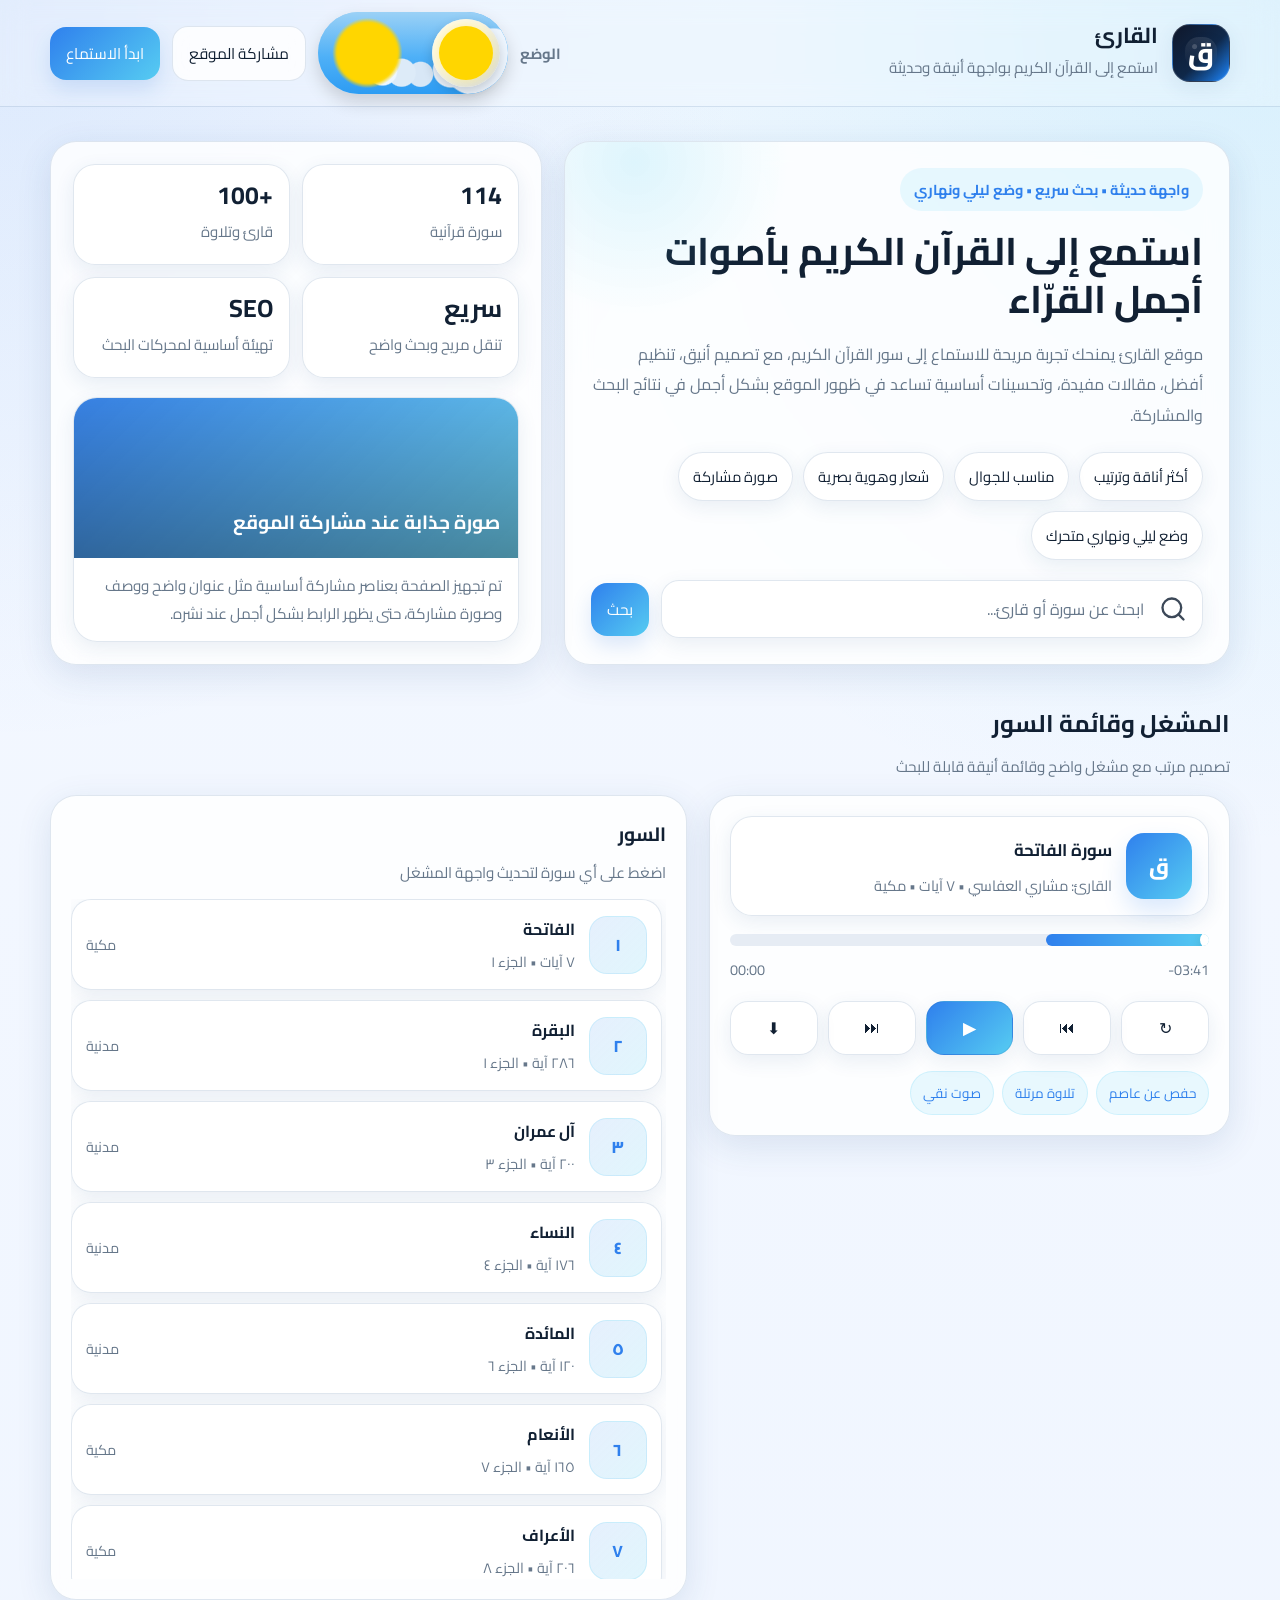
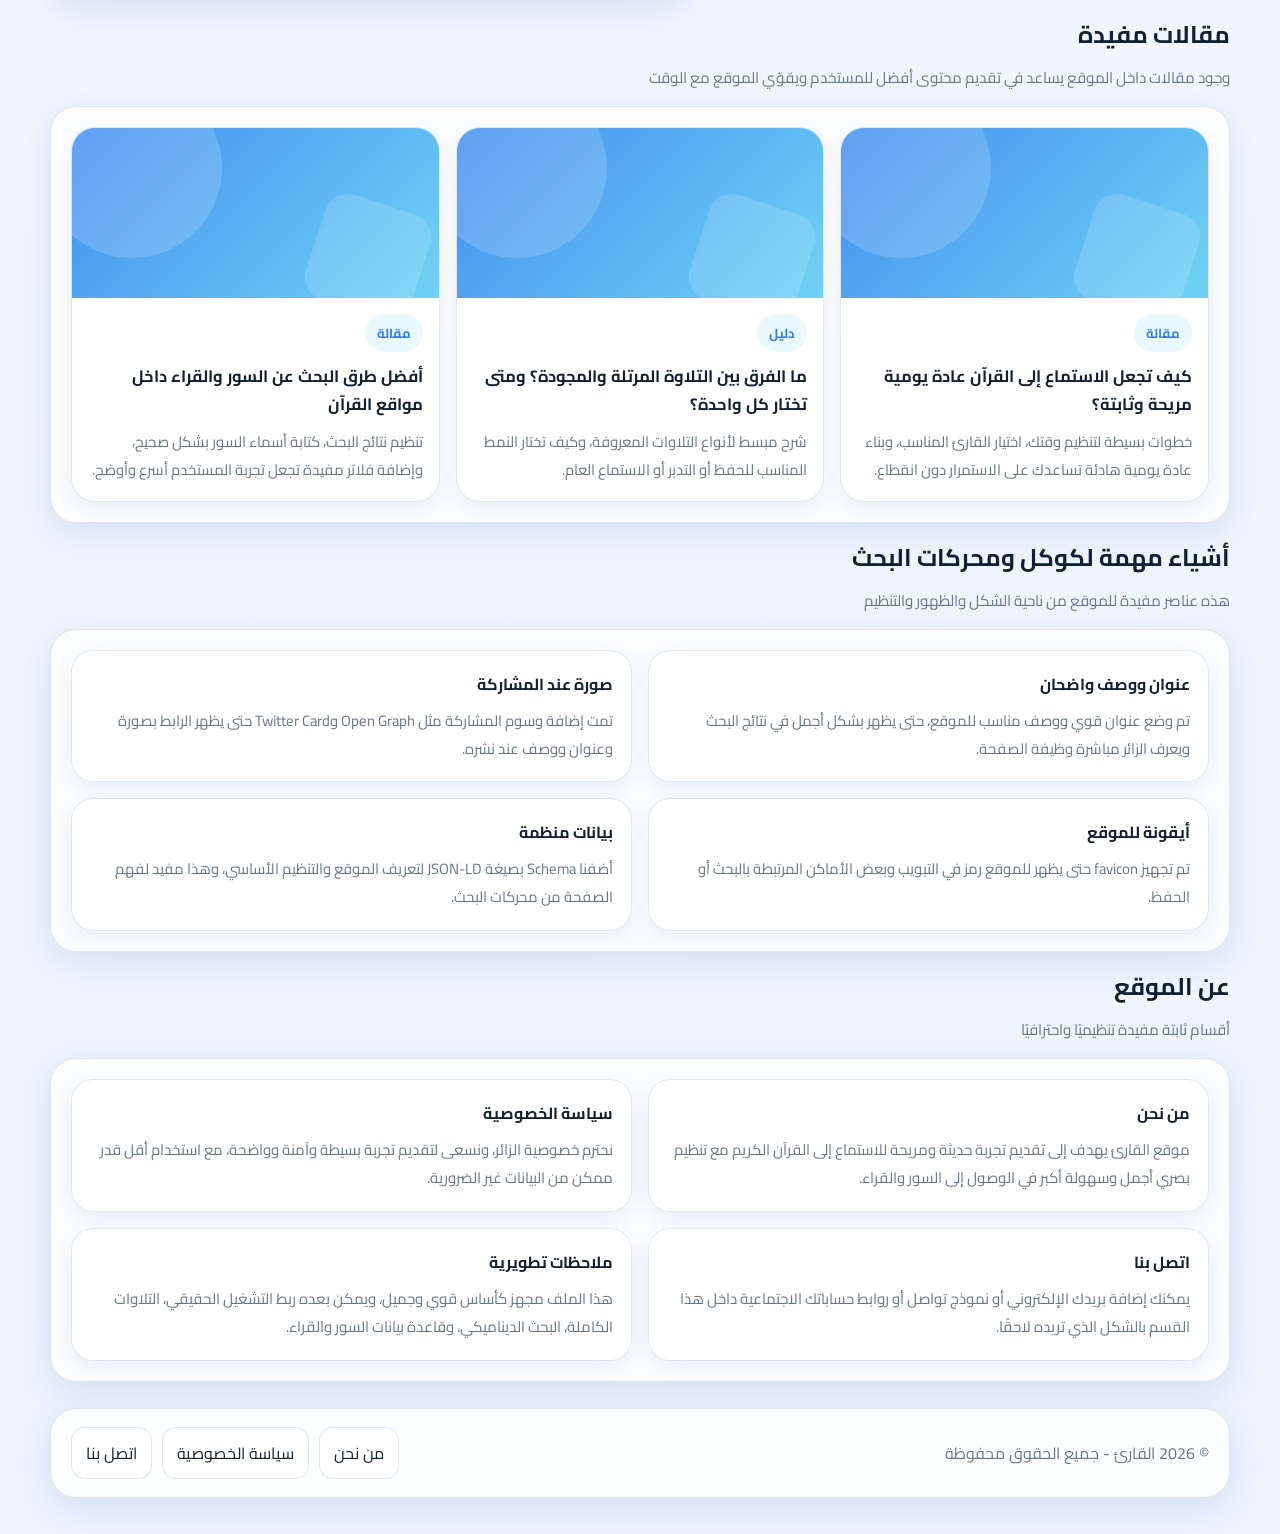
==== index.html @ 4035019e "Create index.html" ====
<!DOCTYPE html>
<html lang="ar" dir="rtl">
<head>
  <meta charset="UTF-8" />
  <meta name="viewport" content="width=device-width, initial-scale=1.0" />

  <title>القارئ | استمع إلى القرآن الكريم بأصوات أجمل القرّاء</title>
  <meta name="description" content="موقع القارئ للاستماع إلى القرآن الكريم بأصوات عدد كبير من القرّاء، مع واجهة أنيقة، بحث سريع، مقالات مفيدة، ووضع ليلي ونهاري مميز." />
  <meta name="keywords" content="القرآن الكريم, استماع القرآن, قراء القرآن, القارئ, سور القرآن, mp3 قرآن, تلاوات, القرآن صوت" />
  <meta name="author" content="القارئ" />
  <meta name="robots" content="index, follow" />
  <meta name="theme-color" content="#0f172a" id="themeColorMeta" />
  <meta name="referrer" content="no-referrer" />

  <!-- Open Graph -->
  <meta property="og:type" content="website" />
  <meta property="og:title" content="القارئ | استمع إلى القرآن الكريم" />
  <meta property="og:description" content="استمع إلى القرآن الكريم بأصوات مميزة مع واجهة حديثة ووضع ليلي ونهاري ومقالات مفيدة." />
  <meta property="og:image" content="share.jpg" />
  <meta property="og:url" content="/" />
  <meta property="og:site_name" content="القارئ" />
  <meta property="og:locale" content="ar_AR" />

  <!-- Twitter -->
  <meta name="twitter:card" content="summary_large_image" />
  <meta name="twitter:title" content="القارئ | استمع إلى القرآن الكريم" />
  <meta name="twitter:description" content="استمع إلى القرآن الكريم بأصوات مميزة مع واجهة حديثة ووضع ليلي ونهاري." />
  <meta name="twitter:image" content="share.jpg" />

  <!-- Icons -->
  <link rel="icon" type="image/png" href="favicon.png" />
  <link rel="apple-touch-icon" href="logo.png" />

  <!-- Canonical -->
  <link rel="canonical" href="/" />

  <!-- Fonts -->
  <link rel="preconnect" href="https://fonts.googleapis.com">
  <link rel="preconnect" href="https://fonts.gstatic.com" crossorigin>
  <link href="https://fonts.googleapis.com/css2?family=Cairo:wght@400;500;700;800&display=swap" rel="stylesheet">

  <!-- Structured Data -->
  <script type="application/ld+json">
  {
    "@context":"https://schema.org",
    "@type":"WebSite",
    "name":"القارئ",
    "url":"/",
    "inLanguage":"ar",
    "description":"موقع للاستماع إلى القرآن الكريم بأصوات القراء مع مقالات مفيدة وواجهة حديثة."
  }
  </script>

  <script type="application/ld+json">
  {
    "@context":"https://schema.org",
    "@type":"Organization",
    "name":"القارئ",
    "url":"/",
    "logo":"logo.png"
  }
  </script>

  <style>
    :root{
      --bg: #f4f8ff;
      --bg-soft: #edf4ff;
      --surface: rgba(255,255,255,0.82);
      --surface-2: rgba(255,255,255,0.95);
      --text: #112033;
      --muted: #66778a;
      --primary: #2f80ed;
      --primary-2: #56ccf2;
      --border: rgba(40, 87, 143, 0.14);
      --shadow: 0 10px 35px rgba(37, 74, 128, 0.12);
      --shadow-soft: 0 6px 20px rgba(37, 74, 128, 0.09);
      --success: #10b981;
      --warning: #f59e0b;
      --card-radius: 26px;
      --chip-radius: 999px;
      --toggle-track1: #8bc6f0;
      --toggle-track2: #2d9cf3;
      --toggle-cloud: #eef7ff;
      --toggle-sun: #ffd600;
      --toggle-night1: #032844;
      --toggle-night2: #091b33;
      --toggle-moon: #eaf1ff;
    }

    body.dark{
      --bg: #06101d;
      --bg-soft: #09192d;
      --surface: rgba(12,22,38,0.82);
      --surface-2: rgba(10,18,32,0.96);
      --text: #ebf3ff;
      --muted: #94a7bc;
      --primary: #63cdda;
      --primary-2: #4ea8ff;
      --border: rgba(173, 213, 255, 0.10);
      --shadow: 0 12px 36px rgba(0,0,0,0.35);
      --shadow-soft: 0 8px 24px rgba(0,0,0,0.24);
    }

    *{ box-sizing:border-box; }

    html{
      scroll-behavior:smooth;
    }

    body{
      margin:0;
      font-family:"Cairo", sans-serif;
      background:
        radial-gradient(circle at top right, rgba(86, 204, 242, 0.18), transparent 25%),
        radial-gradient(circle at top left, rgba(47, 128, 237, 0.12), transparent 22%),
        linear-gradient(180deg, var(--bg) 0%, var(--bg-soft) 100%);
      color:var(--text);
      transition: background .35s ease, color .35s ease;
    }

    a{
      color:inherit;
      text-decoration:none;
    }

    img{
      max-width:100%;
      display:block;
    }

    .container{
      width:min(1180px, calc(100% - 28px));
      margin:auto;
    }

    .topbar{
      position:sticky;
      top:0;
      z-index:50;
      backdrop-filter: blur(14px);
      background: rgba(255,255,255,0.18);
      border-bottom:1px solid var(--border);
    }

    body.dark .topbar{
      background: rgba(6,16,29,0.35);
    }

    .topbar-inner{
      min-height:84px;
      display:flex;
      align-items:center;
      justify-content:space-between;
      gap:18px;
      padding:12px 0;
    }

    .brand{
      display:flex;
      align-items:center;
      gap:14px;
      min-width:0;
    }

    .brand-logo{
      width:58px;
      height:58px;
      border-radius:18px;
      background:
        linear-gradient(135deg, #0f172a 0%, #10294b 55%, #1e88ff 100%);
      box-shadow: var(--shadow-soft);
      position:relative;
      overflow:hidden;
      flex-shrink:0;
      border:1px solid rgba(255,255,255,0.14);
    }

    .brand-logo::before{
      content:"";
      position:absolute;
      inset:12px;
      border-radius:14px;
      background:
        radial-gradient(circle at 30% 30%, rgba(255,255,255,0.18) 0 2px, transparent 3px),
        radial-gradient(circle at 68% 24%, rgba(255,255,255,0.12) 0 2px, transparent 3px),
        radial-gradient(circle at 75% 72%, rgba(255,255,255,0.16) 0 2px, transparent 3px),
        linear-gradient(180deg, rgba(255,255,255,0.1), transparent);
    }

    .brand-logo::after{
      content:"ق";
      position:absolute;
      inset:0;
      display:grid;
      place-items:center;
      color:#fff;
      font-size:28px;
      font-weight:800;
      text-shadow:0 4px 18px rgba(0,0,0,0.28);
    }

    .brand-text{
      min-width:0;
    }

    .brand-text h1{
      margin:0;
      font-size:1.35rem;
      line-height:1.1;
    }

    .brand-text p{
      margin:6px 0 0;
      color:var(--muted);
      font-size:.95rem;
      white-space:nowrap;
      overflow:hidden;
      text-overflow:ellipsis;
    }

    .top-actions{
      display:flex;
      align-items:center;
      gap:12px;
      flex-wrap:wrap;
      justify-content:flex-end;
    }

    .link-btn, .action-btn{
      border:none;
      cursor:pointer;
      border-radius:16px;
      padding:12px 16px;
      font-family:inherit;
      font-size:.96rem;
      transition:.25s ease;
    }

    .action-btn{
      background:linear-gradient(135deg, var(--primary), var(--primary-2));
      color:#fff;
      box-shadow: 0 10px 20px rgba(69,130,220,.18);
    }

    .action-btn:hover{
      transform:translateY(-2px);
      filter:brightness(1.03);
    }

    .link-btn{
      background:var(--surface);
      color:var(--text);
      border:1px solid var(--border);
      backdrop-filter: blur(10px);
    }

    .link-btn:hover{
      transform:translateY(-2px);
      box-shadow:var(--shadow-soft);
    }

    .hero{
      padding:34px 0 24px;
    }

    .hero-grid{
      display:grid;
      grid-template-columns: 1.15fr .85fr;
      gap:22px;
      align-items:stretch;
    }

    .glass-card{
      background:var(--surface);
      border:1px solid var(--border);
      border-radius:var(--card-radius);
      box-shadow:var(--shadow);
      backdrop-filter: blur(12px);
      transition: background .35s ease, border-color .35s ease, box-shadow .35s ease;
    }

    .hero-main{
      padding:26px;
      position:relative;
      overflow:hidden;
    }

    .hero-main::before{
      content:"";
      position:absolute;
      width:320px;
      height:320px;
      border-radius:50%;
      top:-140px;
      left:-90px;
      background: radial-gradient(circle, rgba(86,204,242,.18), transparent 68%);
      pointer-events:none;
    }

    .eyebrow{
      display:inline-flex;
      align-items:center;
      gap:8px;
      padding:8px 14px;
      border-radius:999px;
      background:rgba(86,204,242,.12);
      color:var(--primary);
      font-weight:700;
      font-size:.9rem;
      margin-bottom:16px;
    }

    .hero-title{
      margin:0;
      font-size:clamp(1.9rem, 3vw, 3rem);
      line-height:1.25;
    }

    .hero-desc{
      margin:16px 0 22px;
      color:var(--muted);
      line-height:1.9;
      font-size:1rem;
    }

    .hero-points{
      display:flex;
      flex-wrap:wrap;
      gap:10px;
      margin-bottom:20px;
    }

    .chip{
      background:var(--surface-2);
      border:1px solid var(--border);
      border-radius:var(--chip-radius);
      padding:10px 14px;
      font-size:.92rem;
      color:var(--text);
      box-shadow:var(--shadow-soft);
    }

    .hero-search{
      display:flex;
      gap:12px;
      align-items:center;
      flex-wrap:wrap;
      margin-top:16px;
    }

    .search-box{
      flex:1 1 400px;
      min-width:280px;
      position:relative;
    }

    .search-box input{
      width:100%;
      height:58px;
      border:none;
      outline:none;
      border-radius:18px;
      padding:0 58px 0 18px;
      background:var(--surface-2);
      color:var(--text);
      font-family:inherit;
      font-size:1rem;
      border:1px solid var(--border);
      box-shadow:var(--shadow-soft);
    }

    .search-box input::placeholder{
      color:var(--muted);
    }

    .search-icon{
      position:absolute;
      top:50%;
      right:16px;
      transform:translateY(-50%);
      width:28px;
      height:28px;
      opacity:.82;
      pointer-events:none;
    }

    .hero-side{
      padding:22px;
      display:flex;
      flex-direction:column;
      gap:16px;
      justify-content:space-between;
    }

    .mini-stats{
      display:grid;
      grid-template-columns:repeat(2,1fr);
      gap:12px;
    }

    .stat{
      background:var(--surface-2);
      border:1px solid var(--border);
      border-radius:22px;
      padding:18px 16px;
      box-shadow:var(--shadow-soft);
    }

    .stat strong{
      display:block;
      font-size:1.55rem;
      line-height:1;
      margin-bottom:8px;
    }

    .stat span{
      color:var(--muted);
      font-size:.94rem;
    }

    .share-preview{
      border-radius:24px;
      overflow:hidden;
      background:var(--surface-2);
      border:1px solid var(--border);
      box-shadow:var(--shadow-soft);
    }

    .share-preview-top{
      min-height:160px;
      background:
        linear-gradient(135deg, rgba(47,128,237,.95), rgba(86,204,242,.85)),
        url('share.jpg') center/cover no-repeat;
      display:flex;
      align-items:flex-end;
      padding:18px;
      color:#fff;
      position:relative;
      overflow:hidden;
    }

    .share-preview-top::after{
      content:"";
      position:absolute;
      inset:0;
      background:linear-gradient(180deg, rgba(0,0,0,0.05), rgba(0,0,0,0.35));
    }

    .share-preview-top h3{
      margin:0;
      position:relative;
      z-index:1;
      font-size:1.2rem;
    }

    .share-preview-body{
      padding:14px 16px;
      color:var(--muted);
      line-height:1.8;
      font-size:.95rem;
    }

    .section{
      padding:12px 0 0;
    }

    .section-head{
      display:flex;
      align-items:center;
      justify-content:space-between;
      gap:14px;
      margin-bottom:14px;
    }

    .section-title{
      margin:0;
      font-size:1.5rem;
    }

    .section-sub{
      color:var(--muted);
      margin:6px 0 0;
      font-size:.95rem;
    }

    .player-layout{
      display:grid;
      grid-template-columns: .9fr 1.1fr;
      gap:22px;
      align-items:start;
    }

    .player-card, .list-card, .articles-card, .seo-card, .about-card{
      padding:20px;
    }

    .now-playing{
      display:flex;
      gap:14px;
      align-items:center;
      padding:16px;
      border-radius:22px;
      background:var(--surface-2);
      border:1px solid var(--border);
      box-shadow:var(--shadow-soft);
      margin-bottom:16px;
    }

    .reciter-avatar{
      width:66px;
      height:66px;
      border-radius:18px;
      background:linear-gradient(135deg, var(--primary), var(--primary-2));
      display:grid;
      place-items:center;
      color:#fff;
      font-size:1.35rem;
      font-weight:800;
      box-shadow:0 12px 24px rgba(47,128,237,.18);
      flex-shrink:0;
    }

    .now-text{
      min-width:0;
      flex:1;
    }

    .now-text h3{
      margin:0;
      color:var(--text);
      font-size:1.05rem;
    }

    .now-text p{
      margin:6px 0 0;
      color:var(--muted);
      font-size:.92rem;
      white-space:nowrap;
      overflow:hidden;
      text-overflow:ellipsis;
    }

    .progress-wrap{
      margin:18px 0 12px;
    }

    .progress-bar{
      height:12px;
      width:100%;
      border-radius:999px;
      background:rgba(127, 156, 191, .18);
      overflow:hidden;
      position:relative;
    }

    .progress-fill{
      width:34%;
      height:100%;
      border-radius:999px;
      background:linear-gradient(90deg, var(--primary), var(--primary-2));
      position:relative;
    }

    .progress-fill::after{
      content:"";
      position:absolute;
      left:100%;
      top:50%;
      transform:translate(-50%,-50%);
      width:18px;
      height:18px;
      border-radius:50%;
      background:#fff;
      box-shadow:0 4px 12px rgba(0,0,0,.16);
    }

    .time-row{
      display:flex;
      justify-content:space-between;
      gap:12px;
      color:var(--muted);
      font-size:.9rem;
      margin-top:10px;
      direction:ltr;
    }

    .controls{
      display:grid;
      grid-template-columns: repeat(5, 1fr);
      gap:10px;
      margin-top:18px;
    }

    .control-btn{
      height:54px;
      border-radius:18px;
      border:none;
      cursor:pointer;
      background:var(--surface-2);
      border:1px solid var(--border);
      box-shadow:var(--shadow-soft);
      color:var(--text);
      font-size:1rem;
      transition:.22s ease;
    }

    .control-btn:hover{
      transform:translateY(-2px);
    }

    .control-btn.play{
      background:linear-gradient(135deg, var(--primary), var(--primary-2));
      color:#fff;
      font-weight:800;
    }

    .reciter-tags{
      display:flex;
      flex-wrap:wrap;
      gap:8px;
      margin-top:16px;
    }

    .reciter-tag{
      font-size:.84rem;
      padding:8px 12px;
      border-radius:999px;
      background:rgba(86,204,242,.12);
      color:var(--primary);
      border:1px solid rgba(86,204,242,.18);
    }

    .suwar-list{
      display:grid;
      gap:10px;
      max-height:680px;
      overflow:auto;
      padding-right:4px;
    }

    .surah-item{
      display:grid;
      grid-template-columns: 58px 1fr auto;
      gap:14px;
      align-items:center;
      padding:14px;
      border-radius:20px;
      background:var(--surface-2);
      border:1px solid var(--border);
      box-shadow:var(--shadow-soft);
      transition:.22s ease;
      cursor:pointer;
    }

    .surah-item:hover{
      transform:translateY(-2px);
    }

    .surah-num{
      width:58px;
      height:58px;
      border-radius:18px;
      display:grid;
      place-items:center;
      background:linear-gradient(135deg, rgba(47,128,237,.12), rgba(86,204,242,.18));
      color:var(--primary);
      font-weight:800;
      font-size:1.05rem;
      border:1px solid rgba(86,204,242,.18);
    }

    .surah-meta h3{
      margin:0 0 4px;
      font-size:1rem;
      color:var(--text);
    }

    .surah-meta p{
      margin:0;
      color:var(--muted);
      font-size:.9rem;
    }

    .surah-side{
      text-align:left;
      color:var(--muted);
      font-size:.9rem;
      white-space:nowrap;
    }

    .articles-grid{
      display:grid;
      grid-template-columns:repeat(3, 1fr);
      gap:16px;
    }

    .article{
      background:var(--surface-2);
      border:1px solid var(--border);
      border-radius:24px;
      overflow:hidden;
      box-shadow:var(--shadow-soft);
      transition:.22s ease;
    }

    .article:hover{
      transform:translateY(-3px);
    }

    .article-cover{
      height:170px;
      background:
        linear-gradient(135deg, rgba(47,128,237,.9), rgba(86,204,242,.85));
      position:relative;
      overflow:hidden;
    }

    .article-cover::before{
      content:"";
      position:absolute;
      width:180px;
      height:180px;
      border-radius:50%;
      background:rgba(255,255,255,.16);
      top:-50px;
      left:-30px;
    }

    .article-cover::after{
      content:"";
      position:absolute;
      width:110px;
      height:110px;
      border-radius:24px;
      background:rgba(255,255,255,.14);
      bottom:-14px;
      right:16px;
      transform:rotate(18deg);
    }

    .article-body{
      padding:16px;
    }

    .article-badge{
      display:inline-block;
      margin-bottom:10px;
      padding:7px 12px;
      border-radius:999px;
      background:rgba(86,204,242,.12);
      color:var(--primary);
      font-size:.82rem;
      font-weight:700;
    }

    .article h3{
      margin:0 0 10px;
      color:var(--text);
      font-size:1.03rem;
      line-height:1.7;
    }

    .article p{
      margin:0;
      color:var(--muted);
      font-size:.93rem;
      line-height:1.9;
    }

    .seo-grid{
      display:grid;
      grid-template-columns:repeat(2,1fr);
      gap:16px;
    }

    .seo-box{
      background:var(--surface-2);
      border:1px solid var(--border);
      border-radius:22px;
      padding:18px;
      box-shadow:var(--shadow-soft);
    }

    .seo-box h3{
      margin:0 0 8px;
      color:var(--text);
      font-size:1rem;
    }

    .seo-box p{
      margin:0;
      color:var(--muted);
      line-height:1.9;
      font-size:.93rem;
    }

    .about-grid{
      display:grid;
      grid-template-columns: 1fr 1fr;
      gap:16px;
    }

    .about-box{
      padding:18px;
      border-radius:22px;
      background:var(--surface-2);
      border:1px solid var(--border);
      box-shadow:var(--shadow-soft);
    }

    .about-box h3{
      margin:0 0 8px;
      color:var(--text);
      font-size:1rem;
    }

    .about-box p{
      margin:0;
      color:var(--muted);
      line-height:1.9;
      font-size:.94rem;
    }

    footer{
      padding:26px 0 36px;
      color:var(--muted);
    }

    .footer-card{
      padding:18px 20px;
      display:flex;
      justify-content:space-between;
      align-items:center;
      gap:14px;
      flex-wrap:wrap;
    }

    .footer-links{
      display:flex;
      gap:10px;
      flex-wrap:wrap;
    }

    .footer-links a{
      padding:10px 14px;
      border-radius:14px;
      background:var(--surface-2);
      border:1px solid var(--border);
      color:var(--text);
    }

    /* Toggle */
    .theme-toggle-wrap{
      display:flex;
      align-items:center;
      gap:12px;
    }

    .theme-label{
      color:var(--muted);
      font-size:.92rem;
      font-weight:700;
    }

    .theme-toggle{
      position:relative;
      width:190px;
      height:82px;
      border:none;
      cursor:pointer;
      padding:0;
      background:transparent;
      transition:.3s ease;
    }

    .theme-toggle:focus-visible{
      outline:3px solid rgba(86,204,242,.4);
      outline-offset:4px;
      border-radius:999px;
    }

    .toggle-track{
      position:absolute;
      inset:0;
      border-radius:999px;
      overflow:hidden;
      box-shadow: inset 0 0 0 2px rgba(255,255,255,.18), 0 8px 18px rgba(0,0,0,.16);
      background:linear-gradient(90deg, var(--toggle-track1), var(--toggle-track2));
      transition: .45s ease;
    }

    body.dark .toggle-track{
      background:linear-gradient(90deg, var(--toggle-night1), var(--toggle-night2));
    }

    .toggle-day-bg, .toggle-night-bg{
      position:absolute;
      inset:0;
      transition:.45s ease;
    }

    .toggle-day-bg{
      opacity:1;
      background:
        radial-gradient(circle at 26% 50%, rgba(255,214,0,1) 0 20%, rgba(255,214,0,.92) 21%, rgba(255,214,0,0) 24%),
        radial-gradient(circle at 34% 72%, var(--toggle-cloud) 0 10%, transparent 11%),
        radial-gradient(circle at 44% 74%, #ddebf8 0 11%, transparent 12%),
        radial-gradient(circle at 54% 76%, #d8e7f6 0 10%, transparent 11%),
        radial-gradient(circle at 70% 70%, #eef6ff 0 12%, transparent 13%),
        radial-gradient(circle at 82% 64%, #eef6ff 0 18%, transparent 19%),
        radial-gradient(circle at 92% 54%, #eef6ff 0 15%, transparent 16%),
        linear-gradient(180deg, #9bd1f6 0%, #4eb0f7 55%, #2d9cf3 100%);
    }

    .toggle-night-bg{
      opacity:0;
      background:
        radial-gradient(circle at 18% 18%, rgba(255,255,255,.9) 0 1.3%, transparent 1.5%),
        radial-gradient(circle at 28% 52%, rgba(255,255,255,.9) 0 2.2%, transparent 2.4%),
        radial-gradient(circle at 40% 24%, rgba(255,255,255,.9) 0 1.2%, transparent 1.4%),
        radial-gradient(circle at 60% 56%, rgba(255,255,255,.9) 0 1.5%, transparent 1.7%),
        radial-gradient(circle at 74% 22%, rgba(255,255,255,.85) 0 1.1%, transparent 1.3%),
        radial-gradient(circle at 82% 46%, rgba(255,255,255,.86) 0 1.2%, transparent 1.4%),
        linear-gradient(180deg, #072844 0%, #0b223e 40%, #122941 100%);
    }

    body.dark .toggle-day-bg{
      opacity:0;
    }

    body.dark .toggle-night-bg{
      opacity:1;
    }

    .toggle-thumb{
      position:absolute;
      top:7px;
      right:8px;
      width:68px;
      height:68px;
      border-radius:50%;
      background: radial-gradient(circle at 35% 35%, #fff 0%, #f9fbff 48%, #dbe6f7 100%);
      box-shadow:
        0 5px 12px rgba(0,0,0,.18),
        inset -6px -6px 12px rgba(0,0,0,.06),
        inset 6px 6px 10px rgba(255,255,255,.7);
      transition: .45s cubic-bezier(.2,.8,.2,1);
      display:flex;
      align-items:center;
      justify-content:center;
      overflow:hidden;
    }

    body.dark .toggle-thumb{
      transform:translateX(-106px);
      background: radial-gradient(circle at 35% 35%, #ffffff 0%, #eef3ff 55%, #d7dfef 100%);
    }

    .sun-core, .moon-core{
      position:absolute;
      inset:0;
      display:grid;
      place-items:center;
      transition:.45s ease;
    }

    .sun-core::before{
      content:"";
      width:54px;
      height:54px;
      border-radius:50%;
      background: var(--toggle-sun);
      box-shadow: 0 0 20px rgba(255,214,0,.55);
    }

    .moon-core{
      opacity:0;
      transform:scale(.75);
    }

    .moon-core::before{
      content:"";
      width:54px;
      height:54px;
      border-radius:50%;
      background: var(--toggle-moon);
      box-shadow: 0 0 18px rgba(234,241,255,.45);
    }

    .moon-core::after{
      content:"";
      position:absolute;
      width:19px;
      height:19px;
      border-radius:50%;
      background:#b7c5da;
      top:16px;
      left:38px;
      box-shadow:
        -18px 18px 0 8px #b7c5da,
        20px 36px 0 2px #b7c5da;
      opacity:.92;
    }

    body.dark .sun-core{
      opacity:0;
      transform:scale(.75);
    }

    body.dark .moon-core{
      opacity:1;
      transform:scale(1);
    }

    @media (max-width: 980px){
      .hero-grid,
      .player-layout,
      .articles-grid,
      .seo-grid,
      .about-grid{
        grid-template-columns:1fr;
      }

      .topbar-inner{
        align-items:flex-start;
      }

      .theme-toggle{
        width:160px;
        height:70px;
      }

      .toggle-thumb{
        width:58px;
        height:58px;
      }

      body.dark .toggle-thumb{
        transform:translateX(-88px);
      }

      .sun-core::before,
      .moon-core::before{
        width:46px;
        height:46px;
      }

      .moon-core::after{
        width:16px;
        height:16px;
        top:13px;
        left:33px;
        box-shadow:
          -15px 16px 0 7px #b7c5da,
          18px 31px 0 2px #b7c5da;
      }
    }

    @media (max-width: 760px){
      .topbar-inner{
        flex-direction:column;
      }

      .top-actions{
        width:100%;
        justify-content:space-between;
      }

      .mini-stats{
        grid-template-columns:1fr 1fr;
      }

      .controls{
        grid-template-columns: repeat(3, 1fr);
      }

      .surah-item{
        grid-template-columns: 52px 1fr;
      }

      .surah-side{
        grid-column: 1 / -1;
        text-align:right;
      }

      .footer-card{
        flex-direction:column;
        align-items:flex-start;
      }
    }

    @media (max-width: 520px){
      .container{
        width:min(100% - 18px, 1180px);
      }

      .hero-main,
      .hero-side,
      .player-card,
      .list-card,
      .articles-card,
      .seo-card,
      .about-card{
        padding:16px;
      }

      .hero-title{
        font-size:1.65rem;
      }

      .search-box input{
        height:54px;
      }

      .theme-toggle-wrap{
        width:100%;
        justify-content:space-between;
      }

      .theme-toggle{
        width:142px;
        height:62px;
      }

      .toggle-thumb{
        width:50px;
        height:50px;
      }

      body.dark .toggle-thumb{
        transform:translateX(-80px);
      }

      .sun-core::before,
      .moon-core::before{
        width:40px;
        height:40px;
      }

      .moon-core::after{
        width:14px;
        height:14px;
        top:11px;
        left:29px;
        box-shadow:
          -12px 14px 0 6px #b7c5da,
          15px 27px 0 2px #b7c5da;
      }
    }
  </style>
</head>
<body>
  <header class="topbar">
    <div class="container topbar-inner">
      <a href="#" class="brand">
        <div class="brand-logo" aria-hidden="true"></div>
        <div class="brand-text">
          <h1>القارئ</h1>
          <p>استمع إلى القرآن الكريم بواجهة أنيقة وحديثة</p>
        </div>
      </a>

      <div class="top-actions">
        <div class="theme-toggle-wrap">
          <span class="theme-label">الوضع</span>
          <button class="theme-toggle" id="themeToggle" aria-label="تبديل الوضع الليلي والنهاري" title="تبديل الوضع الليلي والنهاري">
            <span class="toggle-track">
              <span class="toggle-day-bg"></span>
              <span class="toggle-night-bg"></span>
            </span>
            <span class="toggle-thumb">
              <span class="sun-core"></span>
              <span class="moon-core"></span>
            </span>
          </button>
        </div>

        <button class="link-btn" id="shareBtn">مشاركة الموقع</button>
        <a class="action-btn" href="#playerSection">ابدأ الاستماع</a>
      </div>
    </div>
  </header>

  <main>
    <section class="hero">
      <div class="container hero-grid">
        <div class="glass-card hero-main">
          <div class="eyebrow">واجهة حديثة • بحث سريع • وضع ليلي ونهاري</div>
          <h2 class="hero-title">استمع إلى القرآن الكريم بأصوات أجمل القرّاء</h2>
          <p class="hero-desc">
            موقع القارئ يمنحك تجربة مريحة للاستماع إلى سور القرآن الكريم، مع تصميم أنيق، تنظيم أفضل، مقالات مفيدة، وتحسينات أساسية تساعد في ظهور الموقع بشكل أجمل في نتائج البحث والمشاركة.
          </p>

          <div class="hero-points">
            <span class="chip">أكثر أناقة وترتيب</span>
            <span class="chip">مناسب للجوال</span>
            <span class="chip">شعار وهوية بصرية</span>
            <span class="chip">صورة مشاركة</span>
            <span class="chip">وضع ليلي ونهاري متحرك</span>
          </div>

          <div class="hero-search">
            <div class="search-box">
              <input id="searchInput" type="text" placeholder="ابحث عن سورة أو قارئ..." />
              <svg class="search-icon" viewBox="0 0 24 24" fill="none">
                <path d="M11 19a8 8 0 1 1 0-16 8 8 0 0 1 0 16Z" stroke="currentColor" stroke-width="2"/>
                <path d="m21 21-4.35-4.35" stroke="currentColor" stroke-width="2" stroke-linecap="round"/>
              </svg>
            </div>
            <button class="action-btn" id="searchBtn">بحث</button>
          </div>
        </div>

        <aside class="glass-card hero-side">
          <div class="mini-stats">
            <div class="stat">
              <strong>114</strong>
              <span>سورة قرآنية</span>
            </div>
            <div class="stat">
              <strong>+100</strong>
              <span>قارئ وتلاوة</span>
            </div>
            <div class="stat">
              <strong>سريع</strong>
              <span>تنقل مريح وبحث واضح</span>
            </div>
            <div class="stat">
              <strong>SEO</strong>
              <span>تهيئة أساسية لمحركات البحث</span>
            </div>
          </div>

          <div class="share-preview">
            <div class="share-preview-top">
              <h3>صورة جذابة عند مشاركة الموقع</h3>
            </div>
            <div class="share-preview-body">
              تم تجهيز الصفحة بعناصر مشاركة أساسية مثل عنوان واضح ووصف وصورة مشاركة، حتى يظهر الرابط بشكل أجمل عند نشره.
            </div>
          </div>
        </aside>
      </div>
    </section>

    <section class="section" id="playerSection">
      <div class="container">
        <div class="section-head">
          <div>
            <h2 class="section-title">المشغل وقائمة السور</h2>
            <p class="section-sub">تصميم مرتب مع مشغل واضح وقائمة أنيقة قابلة للبحث</p>
          </div>
        </div>

        <div class="player-layout">
          <div class="glass-card player-card">
            <div class="now-playing">
              <div class="reciter-avatar">ق</div>
              <div class="now-text">
                <h3 id="nowPlayingTitle">سورة الفاتحة</h3>
                <p id="nowPlayingMeta">القارئ: مشاري العفاسي • ٧ آيات • مكية</p>
              </div>
            </div>

            <div class="progress-wrap">
              <div class="progress-bar">
                <div class="progress-fill"></div>
              </div>
              <div class="time-row">
                <span>00:00</span>
                <span>-03:41</span>
              </div>
            </div>

            <div class="controls">
              <button class="control-btn" title="إعادة">↻</button>
              <button class="control-btn" title="السابق">⏮</button>
              <button class="control-btn play" title="تشغيل">▶</button>
              <button class="control-btn" title="التالي">⏭</button>
              <button class="control-btn" title="تحميل">⬇</button>
            </div>

            <div class="reciter-tags">
              <span class="reciter-tag">حفص عن عاصم</span>
              <span class="reciter-tag">تلاوة مرتلة</span>
              <span class="reciter-tag">صوت نقي</span>
            </div>
          </div>

          <div class="glass-card list-card">
            <div class="section-head" style="margin-bottom:12px;">
              <div>
                <h2 class="section-title" style="font-size:1.2rem;">السور</h2>
                <p class="section-sub">اضغط على أي سورة لتحديث واجهة المشغل</p>
              </div>
            </div>

            <div class="suwar-list" id="surahList">
              <div class="surah-item" data-title="الفاتحة" data-meta="القارئ: مشاري العفاسي • ٧ آيات • مكية">
                <div class="surah-num">١</div>
                <div class="surah-meta">
                  <h3>الفاتحة</h3>
                  <p>٧ آيات • الجزء ١</p>
                </div>
                <div class="surah-side">مكية</div>
              </div>

              <div class="surah-item" data-title="البقرة" data-meta="القارئ: مشاري العفاسي • ٢٨٦ آية • مدنية">
                <div class="surah-num">٢</div>
                <div class="surah-meta">
                  <h3>البقرة</h3>
                  <p>٢٨٦ آية • الجزء ١</p>
                </div>
                <div class="surah-side">مدنية</div>
              </div>

              <div class="surah-item" data-title="آل عمران" data-meta="القارئ: مشاري العفاسي • ٢٠٠ آية • مدنية">
                <div class="surah-num">٣</div>
                <div class="surah-meta">
                  <h3>آل عمران</h3>
                  <p>٢٠٠ آية • الجزء ٣</p>
                </div>
                <div class="surah-side">مدنية</div>
              </div>

              <div class="surah-item" data-title="النساء" data-meta="القارئ: مشاري العفاسي • ١٧٦ آية • مدنية">
                <div class="surah-num">٤</div>
                <div class="surah-meta">
                  <h3>النساء</h3>
                  <p>١٧٦ آية • الجزء ٤</p>
                </div>
                <div class="surah-side">مدنية</div>
              </div>

              <div class="surah-item" data-title="المائدة" data-meta="القارئ: مشاري العفاسي • ١٢٠ آية • مدنية">
                <div class="surah-num">٥</div>
                <div class="surah-meta">
                  <h3>المائدة</h3>
                  <p>١٢٠ آية • الجزء ٦</p>
                </div>
                <div class="surah-side">مدنية</div>
              </div>

              <div class="surah-item" data-title="الأنعام" data-meta="القارئ: مشاري العفاسي • ١٦٥ آية • مكية">
                <div class="surah-num">٦</div>
                <div class="surah-meta">
                  <h3>الأنعام</h3>
                  <p>١٦٥ آية • الجزء ٧</p>
                </div>
                <div class="surah-side">مكية</div>
              </div>

              <div class="surah-item" data-title="الأعراف" data-meta="القارئ: مشاري العفاسي • ٢٠٦ آية • مكية">
                <div class="surah-num">٧</div>
                <div class="surah-meta">
                  <h3>الأعراف</h3>
                  <p>٢٠٦ آية • الجزء ٨</p>
                </div>
                <div class="surah-side">مكية</div>
              </div>

              <div class="surah-item" data-title="الأنفال" data-meta="القارئ: مشاري العفاسي • ٧٥ آية • مدنية">
                <div class="surah-num">٨</div>
                <div class="surah-meta">
                  <h3>الأنفال</h3>
                  <p>٧٥ آية • الجزء ٩</p>
                </div>
                <div class="surah-side">مدنية</div>
              </div>

              <div class="surah-item" data-title="التوبة" data-meta="القارئ: مشاري العفاسي • ١٢٩ آية • مدنية">
                <div class="surah-num">٩</div>
                <div class="surah-meta">
                  <h3>التوبة</h3>
                  <p>١٢٩ آية • الجزء ١٠</p>
                </div>
                <div class="surah-side">مدنية</div>
              </div>

              <div class="surah-item" data-title="يونس" data-meta="القارئ: مشاري العفاسي • ١٠٩ آية • مكية">
                <div class="surah-num">١٠</div>
                <div class="surah-meta">
                  <h3>يونس</h3>
                  <p>١٠٩ آية • الجزء ١١</p>
                </div>
                <div class="surah-side">مكية</div>
              </div>

              <div class="surah-item" data-title="هود" data-meta="القارئ: مشاري العفاسي • ١٢٣ آية • مكية">
                <div class="surah-num">١١</div>
                <div class="surah-meta">
                  <h3>هود</h3>
                  <p>١٢٣ آية • الجزء ١١</p>
                </div>
                <div class="surah-side">مكية</div>
              </div>

              <div class="surah-item" data-title="يوسف" data-meta="القارئ: مشاري العفاسي • ١١١ آية • مكية">
                <div class="surah-num">١٢</div>
                <div class="surah-meta">
                  <h3>يوسف</h3>
                  <p>١١١ آية • الجزء ١٢</p>
                </div>
                <div class="surah-side">مكية</div>
              </div>
            </div>
          </div>
        </div>
      </div>
    </section>

    <section class="section">
      <div class="container">
        <div class="section-head">
          <div>
            <h2 class="section-title">مقالات مفيدة</h2>
            <p class="section-sub">وجود مقالات داخل الموقع يساعد في تقديم محتوى أفضل للمستخدم ويقوّي الموقع مع الوقت</p>
          </div>
        </div>

        <div class="glass-card articles-card">
          <div class="articles-grid">
            <article class="article">
              <div class="article-cover"></div>
              <div class="article-body">
                <span class="article-badge">مقالة</span>
                <h3>كيف تجعل الاستماع إلى القرآن عادة يومية مريحة وثابتة؟</h3>
                <p>
                  خطوات بسيطة لتنظيم وقتك، اختيار القارئ المناسب، وبناء عادة يومية هادئة تساعدك على الاستمرار دون انقطاع.
                </p>
              </div>
            </article>

            <article class="article">
              <div class="article-cover"></div>
              <div class="article-body">
                <span class="article-badge">دليل</span>
                <h3>ما الفرق بين التلاوة المرتلة والمجودة؟ ومتى تختار كل واحدة؟</h3>
                <p>
                  شرح مبسط لأنواع التلاوات المعروفة، وكيف تختار النمط المناسب للحفظ أو التدبر أو الاستماع العام.
                </p>
              </div>
            </article>

            <article class="article">
              <div class="article-cover"></div>
              <div class="article-body">
                <span class="article-badge">مقالة</span>
                <h3>أفضل طرق البحث عن السور والقراء داخل مواقع القرآن</h3>
                <p>
                  تنظيم نتائج البحث، كتابة أسماء السور بشكل صحيح، وإضافة فلاتر مفيدة تجعل تجربة المستخدم أسرع وأوضح.
                </p>
              </div>
            </article>
          </div>
        </div>
      </div>
    </section>

    <section class="section">
      <div class="container">
        <div class="section-head">
          <div>
            <h2 class="section-title">أشياء مهمة لكوكل ومحركات البحث</h2>
            <p class="section-sub">هذه عناصر مفيدة للموقع من ناحية الشكل والظهور والتنظيم</p>
          </div>
        </div>

        <div class="glass-card seo-card">
          <div class="seo-grid">
            <div class="seo-box">
              <h3>عنوان ووصف واضحان</h3>
              <p>
                تم وضع عنوان قوي ووصف مناسب للموقع، حتى يظهر بشكل أجمل في نتائج البحث ويعرف الزائر مباشرة وظيفة الصفحة.
              </p>
            </div>
            <div class="seo-box">
              <h3>صورة عند المشاركة</h3>
              <p>
                تمت إضافة وسوم المشاركة مثل Open Graph وTwitter Card حتى يظهر الرابط بصورة وعنوان ووصف عند نشره.
              </p>
            </div>
            <div class="seo-box">
              <h3>أيقونة للموقع</h3>
              <p>
                تم تجهيز favicon حتى يظهر للموقع رمز في التبويب وبعض الأماكن المرتبطة بالبحث أو الحفظ.
              </p>
            </div>
            <div class="seo-box">
              <h3>بيانات منظمة</h3>
              <p>
                أضفنا Schema بصيغة JSON-LD لتعريف الموقع والتنظيم الأساسي، وهذا مفيد لفهم الصفحة من محركات البحث.
              </p>
            </div>
          </div>
        </div>
      </div>
    </section>

    <section class="section">
      <div class="container">
        <div class="section-head">
          <div>
            <h2 class="section-title">عن الموقع</h2>
            <p class="section-sub">أقسام ثابتة مفيدة تنظيميًا واحترافيًا</p>
          </div>
        </div>

        <div class="glass-card about-card">
          <div class="about-grid">
            <div class="about-box">
              <h3>من نحن</h3>
              <p>
                موقع القارئ يهدف إلى تقديم تجربة حديثة ومريحة للاستماع إلى القرآن الكريم مع تنظيم بصري أجمل وسهولة أكبر في الوصول إلى السور والقراء.
              </p>
            </div>
            <div class="about-box">
              <h3>سياسة الخصوصية</h3>
              <p>
                نحترم خصوصية الزائر، ونسعى لتقديم تجربة بسيطة وآمنة وواضحة، مع استخدام أقل قدر ممكن من البيانات غير الضرورية.
              </p>
            </div>
            <div class="about-box">
              <h3>اتصل بنا</h3>
              <p>
                يمكنك إضافة بريدك الإلكتروني أو نموذج تواصل أو روابط حساباتك الاجتماعية داخل هذا القسم بالشكل الذي تريده لاحقًا.
              </p>
            </div>
            <div class="about-box">
              <h3>ملاحظات تطويرية</h3>
              <p>
                هذا الملف مجهز كأساس قوي وجميل، ويمكن بعده ربط التشغيل الحقيقي، التلاوات الكاملة، البحث الديناميكي، وقاعدة بيانات السور والقراء.
              </p>
            </div>
          </div>
        </div>
      </div>
    </section>
  </main>

  <footer>
    <div class="container">
      <div class="glass-card footer-card">
        <div>© 2026 القارئ - جميع الحقوق محفوظة</div>
        <div class="footer-links">
          <a href="#">من نحن</a>
          <a href="#">سياسة الخصوصية</a>
          <a href="#">اتصل بنا</a>
        </div>
      </div>
    </div>
  </footer>

  <script>
    const body = document.body;
    const themeToggle = document.getElementById('themeToggle');
    const themeColorMeta = document.getElementById('themeColorMeta');
    const searchInput = document.getElementById('searchInput');
    const surahList = document.getElementById('surahList');
    const nowPlayingTitle = document.getElementById('nowPlayingTitle');
    const nowPlayingMeta = document.getElementById('nowPlayingMeta');
    const shareBtn = document.getElementById('shareBtn');
    const searchBtn = document.getElementById('searchBtn');

    const savedTheme = localStorage.getItem('qarie-theme');
    if (savedTheme === 'dark') {
      body.classList.add('dark');
      themeColorMeta.setAttribute('content', '#06101d');
    } else {
      themeColorMeta.setAttribute('content', '#0f172a');
    }

    function setTheme(isDark){
      body.classList.toggle('dark', isDark);
      localStorage.setItem('qarie-theme', isDark ? 'dark' : 'light');
      themeColorMeta.setAttribute('content', isDark ? '#06101d' : '#0f172a');
    }

    themeToggle.addEventListener('click', () => {
      setTheme(!body.classList.contains('dark'));
    });

    surahList.addEventListener('click', (e) => {
      const item = e.target.closest('.surah-item');
      if (!item) return;
      nowPlayingTitle.textContent = item.dataset.title || 'سورة';
      nowPlayingMeta.textContent = item.dataset.meta || '';
    });

    function doSearch(){
      const value = searchInput.value.trim().toLowerCase();
      const items = document.querySelectorAll('.surah-item');

      items.forEach(item => {
        const title = item.dataset.title.toLowerCase();
        item.style.display = title.includes(value) ? '' : 'none';
      });
    }

    searchInput.addEventListener('input', doSearch);
    searchBtn.addEventListener('click', doSearch);

    shareBtn.addEventListener('click', async () => {
      const shareData = {
        title: 'القارئ | استمع إلى القرآن الكريم',
        text: 'موقع أنيق للاستماع إلى القرآن الكريم مع وضع ليلي ونهاري ومقالات مفيدة.',
        url: window.location.href
      };

      if (navigator.share) {
        try {
          await navigator.share(shareData);
        } catch (err) {}
      } else {
        try {
          await navigator.clipboard.writeText(window.location.href);
          shareBtn.textContent = 'تم نسخ الرابط';
          setTimeout(() => {
            shareBtn.textContent = 'مشاركة الموقع';
          }, 1800);
        } catch (err) {
          alert('تعذر النسخ أو المشاركة');
        }
      }
    });
  </script>
</body>
                </html>
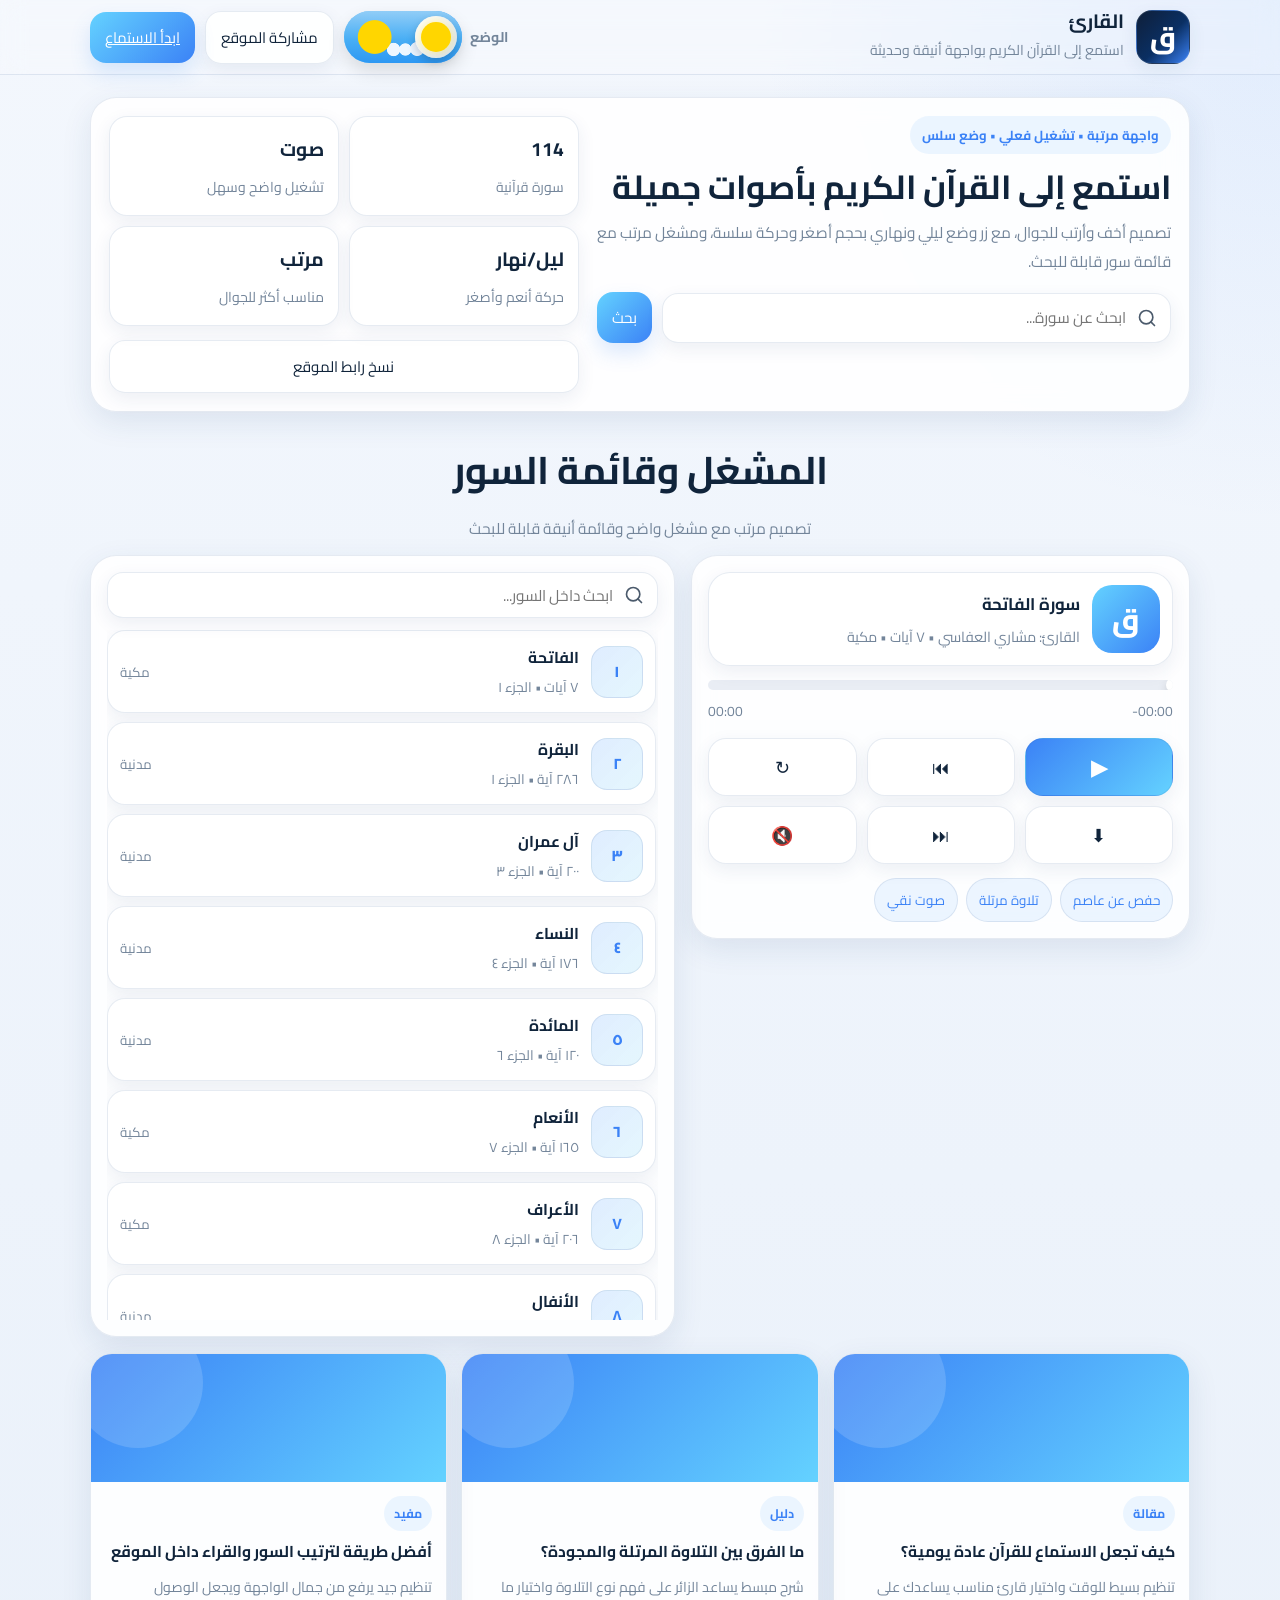
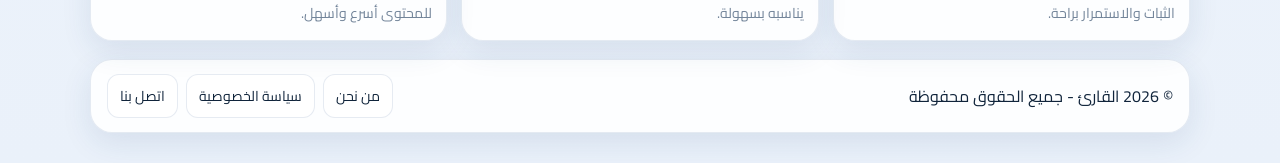
==== commit 0b2ccaf6: "Update index.html" ====
--- a/index.html
+++ b/index.html
@@ -4,132 +4,73 @@
   <meta charset="UTF-8" />
   <meta name="viewport" content="width=device-width, initial-scale=1.0" />
 
-  <title>القارئ | استمع إلى القرآن الكريم بأصوات أجمل القرّاء</title>
-  <meta name="description" content="موقع القارئ للاستماع إلى القرآن الكريم بأصوات عدد كبير من القرّاء، مع واجهة أنيقة، بحث سريع، مقالات مفيدة، ووضع ليلي ونهاري مميز." />
-  <meta name="keywords" content="القرآن الكريم, استماع القرآن, قراء القرآن, القارئ, سور القرآن, mp3 قرآن, تلاوات, القرآن صوت" />
-  <meta name="author" content="القارئ" />
-  <meta name="robots" content="index, follow" />
-  <meta name="theme-color" content="#0f172a" id="themeColorMeta" />
-  <meta name="referrer" content="no-referrer" />
-
-  <!-- Open Graph -->
-  <meta property="og:type" content="website" />
+  <title>القارئ | استمع إلى القرآن الكريم بأصوات جميلة</title>
+  <meta name="description" content="استمع إلى القرآن الكريم بأصوات القراء مع واجهة أنيقة، بحث سريع، ووضع ليلي ونهاري سلس." />
+  <meta name="keywords" content="القرآن, القارئ, استماع القرآن, سور القرآن, قراء القرآن" />
+  <meta name="theme-color" content="#071427" id="themeColorMeta" />
+
   <meta property="og:title" content="القارئ | استمع إلى القرآن الكريم" />
-  <meta property="og:description" content="استمع إلى القرآن الكريم بأصوات مميزة مع واجهة حديثة ووضع ليلي ونهاري ومقالات مفيدة." />
+  <meta property="og:description" content="واجهة أنيقة للاستماع إلى القرآن الكريم." />
   <meta property="og:image" content="share.jpg" />
-  <meta property="og:url" content="/" />
-  <meta property="og:site_name" content="القارئ" />
-  <meta property="og:locale" content="ar_AR" />
-
-  <!-- Twitter -->
-  <meta name="twitter:card" content="summary_large_image" />
-  <meta name="twitter:title" content="القارئ | استمع إلى القرآن الكريم" />
-  <meta name="twitter:description" content="استمع إلى القرآن الكريم بأصوات مميزة مع واجهة حديثة ووضع ليلي ونهاري." />
-  <meta name="twitter:image" content="share.jpg" />
-
-  <!-- Icons -->
+
   <link rel="icon" type="image/png" href="favicon.png" />
   <link rel="apple-touch-icon" href="logo.png" />
 
-  <!-- Canonical -->
-  <link rel="canonical" href="/" />
-
-  <!-- Fonts -->
   <link rel="preconnect" href="https://fonts.googleapis.com">
   <link rel="preconnect" href="https://fonts.gstatic.com" crossorigin>
-  <link href="https://fonts.googleapis.com/css2?family=Cairo:wght@400;500;700;800&display=swap" rel="stylesheet">
-
-  <!-- Structured Data -->
-  <script type="application/ld+json">
-  {
-    "@context":"https://schema.org",
-    "@type":"WebSite",
-    "name":"القارئ",
-    "url":"/",
-    "inLanguage":"ar",
-    "description":"موقع للاستماع إلى القرآن الكريم بأصوات القراء مع مقالات مفيدة وواجهة حديثة."
-  }
-  </script>
-
-  <script type="application/ld+json">
-  {
-    "@context":"https://schema.org",
-    "@type":"Organization",
-    "name":"القارئ",
-    "url":"/",
-    "logo":"logo.png"
-  }
-  </script>
+  <link href="https://fonts.googleapis.com/css2?family=Cairo:wght@400;600;700;800&display=swap" rel="stylesheet">
 
   <style>
     :root{
-      --bg: #f4f8ff;
-      --bg-soft: #edf4ff;
-      --surface: rgba(255,255,255,0.82);
-      --surface-2: rgba(255,255,255,0.95);
-      --text: #112033;
-      --muted: #66778a;
-      --primary: #2f80ed;
-      --primary-2: #56ccf2;
-      --border: rgba(40, 87, 143, 0.14);
-      --shadow: 0 10px 35px rgba(37, 74, 128, 0.12);
-      --shadow-soft: 0 6px 20px rgba(37, 74, 128, 0.09);
-      --success: #10b981;
-      --warning: #f59e0b;
-      --card-radius: 26px;
-      --chip-radius: 999px;
-      --toggle-track1: #8bc6f0;
-      --toggle-track2: #2d9cf3;
-      --toggle-cloud: #eef7ff;
-      --toggle-sun: #ffd600;
-      --toggle-night1: #032844;
-      --toggle-night2: #091b33;
-      --toggle-moon: #eaf1ff;
+      --bg:#f3f7fd;
+      --bg2:#eaf1fa;
+      --surface:rgba(255,255,255,.88);
+      --surface-2:#ffffff;
+      --text:#10243b;
+      --muted:#73859a;
+      --primary:#3b82f6;
+      --primary2:#64d2ff;
+      --border:rgba(54,95,146,.12);
+      --shadow:0 10px 30px rgba(33,69,120,.10);
+      --shadow-soft:0 6px 18px rgba(33,69,120,.08);
+      --chip:rgba(78,168,255,.10);
     }
 
     body.dark{
-      --bg: #06101d;
-      --bg-soft: #09192d;
-      --surface: rgba(12,22,38,0.82);
-      --surface-2: rgba(10,18,32,0.96);
-      --text: #ebf3ff;
-      --muted: #94a7bc;
-      --primary: #63cdda;
-      --primary-2: #4ea8ff;
-      --border: rgba(173, 213, 255, 0.10);
-      --shadow: 0 12px 36px rgba(0,0,0,0.35);
-      --shadow-soft: 0 8px 24px rgba(0,0,0,0.24);
-    }
-
-    *{ box-sizing:border-box; }
-
-    html{
-      scroll-behavior:smooth;
-    }
+      --bg:#03101e;
+      --bg2:#071427;
+      --surface:rgba(7,18,35,.78);
+      --surface-2:#061325;
+      --text:#eef5ff;
+      --muted:#92a6bc;
+      --primary:#5ccdf7;
+      --primary2:#4f99ff;
+      --border:rgba(151,194,255,.10);
+      --shadow:0 14px 34px rgba(0,0,0,.33);
+      --shadow-soft:0 8px 22px rgba(0,0,0,.24);
+      --chip:rgba(92,205,247,.10);
+    }
+
+    *{box-sizing:border-box}
+
+    html{scroll-behavior:smooth}
 
     body{
       margin:0;
-      font-family:"Cairo", sans-serif;
+      font-family:"Cairo",sans-serif;
+      color:var(--text);
       background:
-        radial-gradient(circle at top right, rgba(86, 204, 242, 0.18), transparent 25%),
-        radial-gradient(circle at top left, rgba(47, 128, 237, 0.12), transparent 22%),
-        linear-gradient(180deg, var(--bg) 0%, var(--bg-soft) 100%);
-      color:var(--text);
-      transition: background .35s ease, color .35s ease;
-    }
-
-    a{
-      color:inherit;
-      text-decoration:none;
-    }
-
-    img{
-      max-width:100%;
-      display:block;
+        radial-gradient(circle at top right, rgba(99,160,255,.12), transparent 24%),
+        linear-gradient(180deg,var(--bg),var(--bg2));
+      transition:background .35s ease,color .35s ease;
+    }
+
+    button,input{
+      font-family:inherit;
     }
 
     .container{
-      width:min(1180px, calc(100% - 28px));
+      width:min(1100px,calc(100% - 20px));
       margin:auto;
     }
 
@@ -137,54 +78,43 @@
       position:sticky;
       top:0;
       z-index:50;
-      backdrop-filter: blur(14px);
-      background: rgba(255,255,255,0.18);
+      backdrop-filter:blur(12px);
+      background:rgba(255,255,255,.16);
       border-bottom:1px solid var(--border);
     }
 
     body.dark .topbar{
-      background: rgba(6,16,29,0.35);
+      background:rgba(3,10,20,.32);
     }
 
     .topbar-inner{
-      min-height:84px;
+      min-height:74px;
       display:flex;
       align-items:center;
       justify-content:space-between;
-      gap:18px;
-      padding:12px 0;
+      gap:14px;
+      padding:10px 0;
     }
 
     .brand{
       display:flex;
       align-items:center;
-      gap:14px;
+      gap:12px;
+      text-decoration:none;
+      color:inherit;
       min-width:0;
     }
 
     .brand-logo{
-      width:58px;
-      height:58px;
-      border-radius:18px;
-      background:
-        linear-gradient(135deg, #0f172a 0%, #10294b 55%, #1e88ff 100%);
-      box-shadow: var(--shadow-soft);
+      width:54px;
+      height:54px;
+      border-radius:16px;
+      background:linear-gradient(135deg,#0f1f39,#0a2f63 55%,#3b82f6 100%);
       position:relative;
       overflow:hidden;
+      box-shadow:var(--shadow-soft);
+      border:1px solid rgba(255,255,255,.10);
       flex-shrink:0;
-      border:1px solid rgba(255,255,255,0.14);
-    }
-
-    .brand-logo::before{
-      content:"";
-      position:absolute;
-      inset:12px;
-      border-radius:14px;
-      background:
-        radial-gradient(circle at 30% 30%, rgba(255,255,255,0.18) 0 2px, transparent 3px),
-        radial-gradient(circle at 68% 24%, rgba(255,255,255,0.12) 0 2px, transparent 3px),
-        radial-gradient(circle at 75% 72%, rgba(255,255,255,0.16) 0 2px, transparent 3px),
-        linear-gradient(180deg, rgba(255,255,255,0.1), transparent);
     }
 
     .brand-logo::after{
@@ -196,23 +126,18 @@
       color:#fff;
       font-size:28px;
       font-weight:800;
-      text-shadow:0 4px 18px rgba(0,0,0,0.28);
-    }
-
-    .brand-text{
-      min-width:0;
     }
 
     .brand-text h1{
       margin:0;
-      font-size:1.35rem;
+      font-size:1.2rem;
       line-height:1.1;
     }
 
     .brand-text p{
-      margin:6px 0 0;
+      margin:4px 0 0;
       color:var(--muted);
-      font-size:.95rem;
+      font-size:.88rem;
       white-space:nowrap;
       overflow:hidden;
       text-overflow:ellipsis;
@@ -221,343 +146,244 @@
     .top-actions{
       display:flex;
       align-items:center;
-      gap:12px;
+      gap:10px;
       flex-wrap:wrap;
-      justify-content:flex-end;
-    }
-
-    .link-btn, .action-btn{
+    }
+
+    .btn{
       border:none;
       cursor:pointer;
+      transition:.22s ease;
       border-radius:16px;
-      padding:12px 16px;
-      font-family:inherit;
-      font-size:.96rem;
-      transition:.25s ease;
-    }
-
-    .action-btn{
-      background:linear-gradient(135deg, var(--primary), var(--primary-2));
+      padding:11px 15px;
+      font-size:.94rem;
+    }
+
+    .btn:hover{
+      transform:translateY(-2px);
+    }
+
+    .btn-primary{
       color:#fff;
-      box-shadow: 0 10px 20px rgba(69,130,220,.18);
-    }
-
-    .action-btn:hover{
-      transform:translateY(-2px);
-      filter:brightness(1.03);
-    }
-
-    .link-btn{
-      background:var(--surface);
+      background:linear-gradient(135deg,var(--primary2),var(--primary));
+      box-shadow:0 10px 20px rgba(67,140,240,.18);
+    }
+
+    .btn-secondary{
       color:var(--text);
-      border:1px solid var(--border);
-      backdrop-filter: blur(10px);
-    }
-
-    .link-btn:hover{
-      transform:translateY(-2px);
-      box-shadow:var(--shadow-soft);
-    }
-
-    .hero{
-      padding:34px 0 24px;
-    }
-
-    .hero-grid{
-      display:grid;
-      grid-template-columns: 1.15fr .85fr;
-      gap:22px;
-      align-items:stretch;
-    }
-
-    .glass-card{
       background:var(--surface);
       border:1px solid var(--border);
-      border-radius:var(--card-radius);
+      box-shadow:var(--shadow-soft);
+    }
+
+    .hero{
+      padding:22px 0 14px;
+    }
+
+    .hero-card{
+      background:var(--surface);
+      border:1px solid var(--border);
       box-shadow:var(--shadow);
-      backdrop-filter: blur(12px);
-      transition: background .35s ease, border-color .35s ease, box-shadow .35s ease;
-    }
-
-    .hero-main{
-      padding:26px;
-      position:relative;
-      overflow:hidden;
-    }
-
-    .hero-main::before{
-      content:"";
-      position:absolute;
-      width:320px;
-      height:320px;
-      border-radius:50%;
-      top:-140px;
-      left:-90px;
-      background: radial-gradient(circle, rgba(86,204,242,.18), transparent 68%);
-      pointer-events:none;
-    }
-
-    .eyebrow{
-      display:inline-flex;
-      align-items:center;
-      gap:8px;
-      padding:8px 14px;
+      border-radius:26px;
+      padding:18px;
+      display:grid;
+      grid-template-columns:1.1fr .9fr;
+      gap:18px;
+      backdrop-filter:blur(12px);
+    }
+
+    .hero-content{
+      min-width:0;
+    }
+
+    .hero-badge{
+      display:inline-block;
+      padding:7px 12px;
       border-radius:999px;
-      background:rgba(86,204,242,.12);
+      background:var(--chip);
       color:var(--primary);
+      font-size:.82rem;
       font-weight:700;
-      font-size:.9rem;
-      margin-bottom:16px;
+      margin-bottom:12px;
     }
 
     .hero-title{
       margin:0;
-      font-size:clamp(1.9rem, 3vw, 3rem);
-      line-height:1.25;
+      font-size:clamp(1.5rem,2.6vw,2.4rem);
+      line-height:1.3;
     }
 
     .hero-desc{
-      margin:16px 0 22px;
+      margin:10px 0 16px;
       color:var(--muted);
-      line-height:1.9;
-      font-size:1rem;
-    }
-
-    .hero-points{
+      line-height:1.85;
+      font-size:.96rem;
+    }
+
+    .search-row{
       display:flex;
+      gap:10px;
       flex-wrap:wrap;
+      align-items:center;
+    }
+
+    .search-box{
+      position:relative;
+      flex:1 1 320px;
+    }
+
+    .search-box input{
+      width:100%;
+      height:50px;
+      border-radius:16px;
+      border:1px solid var(--border);
+      background:var(--surface-2);
+      color:var(--text);
+      outline:none;
+      padding:0 44px 0 14px;
+      font-size:.96rem;
+      box-shadow:var(--shadow-soft);
+    }
+
+    .search-icon{
+      position:absolute;
+      right:14px;
+      top:50%;
+      transform:translateY(-50%);
+      width:20px;
+      height:20px;
+      opacity:.75;
+      pointer-events:none;
+    }
+
+    .hero-side{
+      display:flex;
+      flex-direction:column;
+      justify-content:space-between;
+      gap:14px;
+    }
+
+    .mini-grid{
+      display:grid;
+      grid-template-columns:repeat(2,1fr);
       gap:10px;
-      margin-bottom:20px;
-    }
-
-    .chip{
+    }
+
+    .mini-box{
       background:var(--surface-2);
       border:1px solid var(--border);
-      border-radius:var(--chip-radius);
-      padding:10px 14px;
-      font-size:.92rem;
-      color:var(--text);
+      border-radius:18px;
+      padding:14px;
       box-shadow:var(--shadow-soft);
     }
 
-    .hero-search{
+    .mini-box strong{
+      display:block;
+      font-size:1.2rem;
+      margin-bottom:4px;
+    }
+
+    .mini-box span{
+      color:var(--muted);
+      font-size:.88rem;
+    }
+
+    .section{
+      padding:8px 0 0;
+    }
+
+    .section-head{
+      text-align:center;
+      margin-bottom:12px;
+    }
+
+    .section-head h2{
+      margin:0;
+      font-size:clamp(1.6rem,3vw,2.4rem);
+    }
+
+    .section-head p{
+      margin:8px 0 0;
+      color:var(--muted);
+      font-size:.96rem;
+    }
+
+    .main-grid{
+      display:grid;
+      grid-template-columns:.92fr 1.08fr;
+      gap:16px;
+      align-items:start;
+    }
+
+    .card{
+      background:var(--surface);
+      border:1px solid var(--border);
+      border-radius:26px;
+      box-shadow:var(--shadow);
+      backdrop-filter:blur(10px);
+      padding:16px;
+    }
+
+    .player-head{
       display:flex;
+      align-items:center;
       gap:12px;
-      align-items:center;
-      flex-wrap:wrap;
-      margin-top:16px;
-    }
-
-    .search-box{
-      flex:1 1 400px;
-      min-width:280px;
-      position:relative;
-    }
-
-    .search-box input{
-      width:100%;
-      height:58px;
-      border:none;
-      outline:none;
-      border-radius:18px;
-      padding:0 58px 0 18px;
-      background:var(--surface-2);
-      color:var(--text);
-      font-family:inherit;
-      font-size:1rem;
-      border:1px solid var(--border);
-      box-shadow:var(--shadow-soft);
-    }
-
-    .search-box input::placeholder{
-      color:var(--muted);
-    }
-
-    .search-icon{
-      position:absolute;
-      top:50%;
-      right:16px;
-      transform:translateY(-50%);
-      width:28px;
-      height:28px;
-      opacity:.82;
-      pointer-events:none;
-    }
-
-    .hero-side{
-      padding:22px;
-      display:flex;
-      flex-direction:column;
-      gap:16px;
-      justify-content:space-between;
-    }
-
-    .mini-stats{
-      display:grid;
-      grid-template-columns:repeat(2,1fr);
-      gap:12px;
-    }
-
-    .stat{
+      padding:12px;
       background:var(--surface-2);
       border:1px solid var(--border);
       border-radius:22px;
-      padding:18px 16px;
       box-shadow:var(--shadow-soft);
     }
 
-    .stat strong{
-      display:block;
-      font-size:1.55rem;
-      line-height:1;
-      margin-bottom:8px;
-    }
-
-    .stat span{
-      color:var(--muted);
-      font-size:.94rem;
-    }
-
-    .share-preview{
-      border-radius:24px;
-      overflow:hidden;
-      background:var(--surface-2);
-      border:1px solid var(--border);
-      box-shadow:var(--shadow-soft);
-    }
-
-    .share-preview-top{
-      min-height:160px;
-      background:
-        linear-gradient(135deg, rgba(47,128,237,.95), rgba(86,204,242,.85)),
-        url('share.jpg') center/cover no-repeat;
-      display:flex;
-      align-items:flex-end;
-      padding:18px;
+    .avatar{
+      width:68px;
+      height:68px;
+      border-radius:20px;
+      background:linear-gradient(135deg,var(--primary2),var(--primary));
       color:#fff;
-      position:relative;
-      overflow:hidden;
-    }
-
-    .share-preview-top::after{
-      content:"";
-      position:absolute;
-      inset:0;
-      background:linear-gradient(180deg, rgba(0,0,0,0.05), rgba(0,0,0,0.35));
-    }
-
-    .share-preview-top h3{
-      margin:0;
-      position:relative;
-      z-index:1;
-      font-size:1.2rem;
-    }
-
-    .share-preview-body{
-      padding:14px 16px;
-      color:var(--muted);
-      line-height:1.8;
-      font-size:.95rem;
-    }
-
-    .section{
-      padding:12px 0 0;
-    }
-
-    .section-head{
-      display:flex;
-      align-items:center;
-      justify-content:space-between;
-      gap:14px;
-      margin-bottom:14px;
-    }
-
-    .section-title{
-      margin:0;
-      font-size:1.5rem;
-    }
-
-    .section-sub{
-      color:var(--muted);
-      margin:6px 0 0;
-      font-size:.95rem;
-    }
-
-    .player-layout{
-      display:grid;
-      grid-template-columns: .9fr 1.1fr;
-      gap:22px;
-      align-items:start;
-    }
-
-    .player-card, .list-card, .articles-card, .seo-card, .about-card{
-      padding:20px;
-    }
-
-    .now-playing{
-      display:flex;
-      gap:14px;
-      align-items:center;
-      padding:16px;
-      border-radius:22px;
-      background:var(--surface-2);
-      border:1px solid var(--border);
-      box-shadow:var(--shadow-soft);
-      margin-bottom:16px;
-    }
-
-    .reciter-avatar{
-      width:66px;
-      height:66px;
-      border-radius:18px;
-      background:linear-gradient(135deg, var(--primary), var(--primary-2));
       display:grid;
       place-items:center;
-      color:#fff;
-      font-size:1.35rem;
+      font-size:1.85rem;
       font-weight:800;
-      box-shadow:0 12px 24px rgba(47,128,237,.18);
       flex-shrink:0;
     }
 
-    .now-text{
+    .player-head-text{
       min-width:0;
       flex:1;
     }
 
-    .now-text h3{
+    .player-head-text h3{
       margin:0;
+      font-size:1.05rem;
       color:var(--text);
-      font-size:1.05rem;
-    }
-
-    .now-text p{
-      margin:6px 0 0;
+    }
+
+    .player-head-text p{
+      margin:4px 0 0;
       color:var(--muted);
-      font-size:.92rem;
-      white-space:nowrap;
-      overflow:hidden;
-      text-overflow:ellipsis;
+      font-size:.9rem;
+      line-height:1.8;
     }
 
     .progress-wrap{
-      margin:18px 0 12px;
-    }
-
-    .progress-bar{
-      height:12px;
-      width:100%;
+      margin-top:14px;
+    }
+
+    .progress{
+      height:10px;
       border-radius:999px;
-      background:rgba(127, 156, 191, .18);
+      background:rgba(137,159,191,.18);
       overflow:hidden;
       position:relative;
     }
 
     .progress-fill{
-      width:34%;
+      width:0%;
       height:100%;
       border-radius:999px;
-      background:linear-gradient(90deg, var(--primary), var(--primary-2));
+      background:linear-gradient(90deg,var(--primary),var(--primary2));
+      transition:width .12s linear;
       position:relative;
     }
 
@@ -567,314 +393,257 @@
       left:100%;
       top:50%;
       transform:translate(-50%,-50%);
-      width:18px;
-      height:18px;
+      width:14px;
+      height:14px;
       border-radius:50%;
       background:#fff;
-      box-shadow:0 4px 12px rgba(0,0,0,.16);
+      box-shadow:0 4px 10px rgba(0,0,0,.15);
     }
 
     .time-row{
       display:flex;
       justify-content:space-between;
-      gap:12px;
+      direction:ltr;
+      margin-top:8px;
       color:var(--muted);
-      font-size:.9rem;
-      margin-top:10px;
-      direction:ltr;
+      font-size:.86rem;
     }
 
     .controls{
       display:grid;
-      grid-template-columns: repeat(5, 1fr);
+      grid-template-columns:repeat(3,1fr);
       gap:10px;
-      margin-top:18px;
-    }
-
-    .control-btn{
-      height:54px;
+      margin-top:14px;
+    }
+
+    .icon-btn{
+      height:58px;
       border-radius:18px;
-      border:none;
+      border:1px solid var(--border);
+      background:var(--surface-2);
+      color:var(--text);
       cursor:pointer;
+      box-shadow:var(--shadow-soft);
+      font-size:1.12rem;
+      transition:.2s ease;
+    }
+
+    .icon-btn:hover{
+      transform:translateY(-2px);
+    }
+
+    .icon-btn.play{
+      background:linear-gradient(135deg,var(--primary),var(--primary2));
+      color:#fff;
+      font-size:1.3rem;
+      font-weight:800;
+    }
+
+    .tags{
+      display:flex;
+      gap:8px;
+      flex-wrap:wrap;
+      margin-top:14px;
+    }
+
+    .tag{
+      padding:8px 12px;
+      border-radius:999px;
+      background:var(--chip);
+      border:1px solid var(--border);
+      color:var(--primary);
+      font-size:.84rem;
+    }
+
+    .suwar-top{
+      display:flex;
+      align-items:center;
+      gap:10px;
+      margin-bottom:12px;
+      flex-wrap:wrap;
+    }
+
+    .suwar-top .search-box input{
+      height:46px;
+    }
+
+    .surah-list{
+      display:grid;
+      gap:9px;
+      max-height:690px;
+      overflow:auto;
+      padding-right:2px;
+    }
+
+    .surah-item{
+      display:grid;
+      grid-template-columns:52px 1fr auto;
+      gap:12px;
+      align-items:center;
+      padding:12px;
+      border-radius:18px;
       background:var(--surface-2);
       border:1px solid var(--border);
       box-shadow:var(--shadow-soft);
-      color:var(--text);
-      font-size:1rem;
-      transition:.22s ease;
-    }
-
-    .control-btn:hover{
-      transform:translateY(-2px);
-    }
-
-    .control-btn.play{
-      background:linear-gradient(135deg, var(--primary), var(--primary-2));
-      color:#fff;
-      font-weight:800;
-    }
-
-    .reciter-tags{
-      display:flex;
-      flex-wrap:wrap;
-      gap:8px;
-      margin-top:16px;
-    }
-
-    .reciter-tag{
-      font-size:.84rem;
-      padding:8px 12px;
-      border-radius:999px;
-      background:rgba(86,204,242,.12);
-      color:var(--primary);
-      border:1px solid rgba(86,204,242,.18);
-    }
-
-    .suwar-list{
-      display:grid;
-      gap:10px;
-      max-height:680px;
-      overflow:auto;
-      padding-right:4px;
-    }
-
-    .surah-item{
-      display:grid;
-      grid-template-columns: 58px 1fr auto;
-      gap:14px;
-      align-items:center;
-      padding:14px;
-      border-radius:20px;
-      background:var(--surface-2);
-      border:1px solid var(--border);
-      box-shadow:var(--shadow-soft);
-      transition:.22s ease;
       cursor:pointer;
+      transition:.2s ease;
     }
 
     .surah-item:hover{
       transform:translateY(-2px);
     }
 
-    .surah-num{
-      width:58px;
-      height:58px;
-      border-radius:18px;
+    .surah-no{
+      width:52px;
+      height:52px;
+      border-radius:16px;
+      background:linear-gradient(135deg,rgba(79,153,255,.18),rgba(92,205,247,.16));
+      color:var(--primary);
       display:grid;
       place-items:center;
-      background:linear-gradient(135deg, rgba(47,128,237,.12), rgba(86,204,242,.18));
-      color:var(--primary);
       font-weight:800;
-      font-size:1.05rem;
-      border:1px solid rgba(86,204,242,.18);
+      font-size:.96rem;
+      border:1px solid var(--border);
     }
 
     .surah-meta h3{
-      margin:0 0 4px;
-      font-size:1rem;
+      margin:0 0 2px;
+      font-size:.98rem;
       color:var(--text);
     }
 
     .surah-meta p{
       margin:0;
       color:var(--muted);
-      font-size:.9rem;
-    }
-
-    .surah-side{
-      text-align:left;
+      font-size:.86rem;
+    }
+
+    .surah-type{
       color:var(--muted);
-      font-size:.9rem;
+      font-size:.84rem;
       white-space:nowrap;
     }
 
-    .articles-grid{
+    .articles{
+      margin-top:16px;
       display:grid;
-      grid-template-columns:repeat(3, 1fr);
-      gap:16px;
+      grid-template-columns:repeat(3,1fr);
+      gap:14px;
     }
 
     .article{
-      background:var(--surface-2);
+      background:var(--surface);
       border:1px solid var(--border);
-      border-radius:24px;
+      border-radius:22px;
+      box-shadow:var(--shadow);
       overflow:hidden;
-      box-shadow:var(--shadow-soft);
-      transition:.22s ease;
-    }
-
-    .article:hover{
-      transform:translateY(-3px);
     }
 
     .article-cover{
-      height:170px;
-      background:
-        linear-gradient(135deg, rgba(47,128,237,.9), rgba(86,204,242,.85));
+      height:128px;
+      background:linear-gradient(135deg,var(--primary),var(--primary2));
       position:relative;
-      overflow:hidden;
-    }
-
-    .article-cover::before{
-      content:"";
-      position:absolute;
-      width:180px;
-      height:180px;
-      border-radius:50%;
-      background:rgba(255,255,255,.16);
-      top:-50px;
-      left:-30px;
     }
 
     .article-cover::after{
       content:"";
       position:absolute;
-      width:110px;
-      height:110px;
-      border-radius:24px;
-      background:rgba(255,255,255,.14);
-      bottom:-14px;
-      right:16px;
-      transform:rotate(18deg);
+      width:130px;
+      height:130px;
+      border-radius:50%;
+      background:rgba(255,255,255,.15);
+      top:-36px;
+      left:-18px;
     }
 
     .article-body{
-      padding:16px;
+      padding:14px;
     }
 
     .article-badge{
       display:inline-block;
-      margin-bottom:10px;
-      padding:7px 12px;
+      padding:6px 10px;
       border-radius:999px;
-      background:rgba(86,204,242,.12);
+      background:var(--chip);
       color:var(--primary);
-      font-size:.82rem;
+      font-size:.78rem;
       font-weight:700;
+      margin-bottom:8px;
     }
 
     .article h3{
-      margin:0 0 10px;
+      margin:0 0 8px;
+      font-size:.98rem;
       color:var(--text);
-      font-size:1.03rem;
       line-height:1.7;
     }
 
     .article p{
       margin:0;
       color:var(--muted);
-      font-size:.93rem;
-      line-height:1.9;
-    }
-
-    .seo-grid{
-      display:grid;
-      grid-template-columns:repeat(2,1fr);
-      gap:16px;
-    }
-
-    .seo-box{
-      background:var(--surface-2);
+      font-size:.88rem;
+      line-height:1.85;
+    }
+
+    footer{
+      padding:18px 0 30px;
+    }
+
+    .footer-card{
+      background:var(--surface);
       border:1px solid var(--border);
       border-radius:22px;
-      padding:18px;
-      box-shadow:var(--shadow-soft);
-    }
-
-    .seo-box h3{
-      margin:0 0 8px;
-      color:var(--text);
-      font-size:1rem;
-    }
-
-    .seo-box p{
-      margin:0;
-      color:var(--muted);
-      line-height:1.9;
-      font-size:.93rem;
-    }
-
-    .about-grid{
-      display:grid;
-      grid-template-columns: 1fr 1fr;
-      gap:16px;
-    }
-
-    .about-box{
-      padding:18px;
-      border-radius:22px;
-      background:var(--surface-2);
-      border:1px solid var(--border);
-      box-shadow:var(--shadow-soft);
-    }
-
-    .about-box h3{
-      margin:0 0 8px;
-      color:var(--text);
-      font-size:1rem;
-    }
-
-    .about-box p{
-      margin:0;
-      color:var(--muted);
-      line-height:1.9;
-      font-size:.94rem;
-    }
-
-    footer{
-      padding:26px 0 36px;
-      color:var(--muted);
-    }
-
-    .footer-card{
-      padding:18px 20px;
+      box-shadow:var(--shadow);
+      padding:14px 16px;
       display:flex;
       justify-content:space-between;
       align-items:center;
-      gap:14px;
+      gap:12px;
       flex-wrap:wrap;
     }
 
     .footer-links{
       display:flex;
-      gap:10px;
+      gap:8px;
       flex-wrap:wrap;
     }
 
     .footer-links a{
-      padding:10px 14px;
-      border-radius:14px;
+      padding:8px 12px;
+      border-radius:12px;
       background:var(--surface-2);
       border:1px solid var(--border);
       color:var(--text);
-    }
-
-    /* Toggle */
-    .theme-toggle-wrap{
+      text-decoration:none;
+      font-size:.88rem;
+    }
+
+    /* Smaller smoother theme toggle */
+    .theme-wrap{
       display:flex;
       align-items:center;
-      gap:12px;
-    }
-
-    .theme-label{
+      gap:8px;
+    }
+
+    .theme-text{
       color:var(--muted);
-      font-size:.92rem;
+      font-size:.88rem;
       font-weight:700;
     }
 
     .theme-toggle{
       position:relative;
-      width:190px;
-      height:82px;
+      width:118px;
+      height:52px;
       border:none;
+      background:none;
+      padding:0;
       cursor:pointer;
-      padding:0;
-      background:transparent;
-      transition:.3s ease;
+      flex-shrink:0;
     }
 
     .theme-toggle:focus-visible{
-      outline:3px solid rgba(86,204,242,.4);
+      outline:3px solid rgba(91,190,247,.28);
       outline-offset:4px;
       border-radius:999px;
     }
@@ -884,267 +653,239 @@
       inset:0;
       border-radius:999px;
       overflow:hidden;
-      box-shadow: inset 0 0 0 2px rgba(255,255,255,.18), 0 8px 18px rgba(0,0,0,.16);
-      background:linear-gradient(90deg, var(--toggle-track1), var(--toggle-track2));
-      transition: .45s ease;
+      box-shadow:
+        inset 0 0 0 1px rgba(255,255,255,.08),
+        0 8px 18px rgba(0,0,0,.12);
+      transition:.45s ease;
+      background:linear-gradient(90deg,#78c4f5,#349bf3);
     }
 
     body.dark .toggle-track{
-      background:linear-gradient(90deg, var(--toggle-night1), var(--toggle-night2));
-    }
-
-    .toggle-day-bg, .toggle-night-bg{
+      background:linear-gradient(90deg,#082848,#09192f);
+    }
+
+    .toggle-day,
+    .toggle-night{
       position:absolute;
       inset:0;
       transition:.45s ease;
     }
 
-    .toggle-day-bg{
+    .toggle-day{
       opacity:1;
       background:
-        radial-gradient(circle at 26% 50%, rgba(255,214,0,1) 0 20%, rgba(255,214,0,.92) 21%, rgba(255,214,0,0) 24%),
-        radial-gradient(circle at 34% 72%, var(--toggle-cloud) 0 10%, transparent 11%),
-        radial-gradient(circle at 44% 74%, #ddebf8 0 11%, transparent 12%),
-        radial-gradient(circle at 54% 76%, #d8e7f6 0 10%, transparent 11%),
-        radial-gradient(circle at 70% 70%, #eef6ff 0 12%, transparent 13%),
-        radial-gradient(circle at 82% 64%, #eef6ff 0 18%, transparent 19%),
-        radial-gradient(circle at 92% 54%, #eef6ff 0 15%, transparent 16%),
-        linear-gradient(180deg, #9bd1f6 0%, #4eb0f7 55%, #2d9cf3 100%);
-    }
-
-    .toggle-night-bg{
+        radial-gradient(circle at 26% 50%, #ffd600 0 18%, transparent 19%),
+        radial-gradient(circle at 42% 74%, #eef7ff 0 8%, transparent 9%),
+        radial-gradient(circle at 52% 74%, #eef7ff 0 8%, transparent 9%),
+        radial-gradient(circle at 62% 73%, #eaf4ff 0 8%, transparent 9%),
+        linear-gradient(180deg,#91cdf7 0,#48aef5 55%,#2d98f3 100%);
+    }
+
+    .toggle-night{
       opacity:0;
       background:
-        radial-gradient(circle at 18% 18%, rgba(255,255,255,.9) 0 1.3%, transparent 1.5%),
-        radial-gradient(circle at 28% 52%, rgba(255,255,255,.9) 0 2.2%, transparent 2.4%),
-        radial-gradient(circle at 40% 24%, rgba(255,255,255,.9) 0 1.2%, transparent 1.4%),
-        radial-gradient(circle at 60% 56%, rgba(255,255,255,.9) 0 1.5%, transparent 1.7%),
-        radial-gradient(circle at 74% 22%, rgba(255,255,255,.85) 0 1.1%, transparent 1.3%),
-        radial-gradient(circle at 82% 46%, rgba(255,255,255,.86) 0 1.2%, transparent 1.4%),
-        linear-gradient(180deg, #072844 0%, #0b223e 40%, #122941 100%);
-    }
-
-    body.dark .toggle-day-bg{
+        radial-gradient(circle at 24% 24%, rgba(255,255,255,.9) 0 1.5%, transparent 1.7%),
+        radial-gradient(circle at 40% 60%, rgba(255,255,255,.88) 0 2%, transparent 2.2%),
+        radial-gradient(circle at 60% 38%, rgba(255,255,255,.88) 0 1.3%, transparent 1.5%),
+        radial-gradient(circle at 78% 50%, rgba(255,255,255,.88) 0 1.6%, transparent 1.8%),
+        linear-gradient(180deg,#062342,#08172b);
+    }
+
+    body.dark .toggle-day{
       opacity:0;
     }
 
-    body.dark .toggle-night-bg{
+    body.dark .toggle-night{
       opacity:1;
     }
 
     .toggle-thumb{
       position:absolute;
-      top:7px;
-      right:8px;
-      width:68px;
-      height:68px;
+      top:5px;
+      right:5px;
+      width:42px;
+      height:42px;
       border-radius:50%;
-      background: radial-gradient(circle at 35% 35%, #fff 0%, #f9fbff 48%, #dbe6f7 100%);
+      background:radial-gradient(circle at 35% 35%,#fff,#e8f0fb 70%);
       box-shadow:
-        0 5px 12px rgba(0,0,0,.18),
-        inset -6px -6px 12px rgba(0,0,0,.06),
-        inset 6px 6px 10px rgba(255,255,255,.7);
-      transition: .45s cubic-bezier(.2,.8,.2,1);
-      display:flex;
-      align-items:center;
-      justify-content:center;
+        0 4px 10px rgba(0,0,0,.18),
+        inset -4px -4px 8px rgba(0,0,0,.05),
+        inset 4px 4px 8px rgba(255,255,255,.7);
+      transition:transform .48s cubic-bezier(.2,.8,.2,1), background .4s ease;
       overflow:hidden;
     }
 
     body.dark .toggle-thumb{
-      transform:translateX(-106px);
-      background: radial-gradient(circle at 35% 35%, #ffffff 0%, #eef3ff 55%, #d7dfef 100%);
-    }
-
-    .sun-core, .moon-core{
+      transform:translateX(-66px);
+      background:radial-gradient(circle at 35% 35%,#fff,#dde7f7 75%);
+    }
+
+    .sun,
+    .moon{
       position:absolute;
       inset:0;
       display:grid;
       place-items:center;
-      transition:.45s ease;
-    }
-
-    .sun-core::before{
+      transition:.4s ease;
+    }
+
+    .sun::before{
       content:"";
-      width:54px;
-      height:54px;
+      width:30px;
+      height:30px;
       border-radius:50%;
-      background: var(--toggle-sun);
-      box-shadow: 0 0 20px rgba(255,214,0,.55);
-    }
-
-    .moon-core{
+      background:#ffd600;
+      box-shadow:0 0 12px rgba(255,214,0,.45);
+    }
+
+    .moon{
       opacity:0;
       transform:scale(.75);
     }
 
-    .moon-core::before{
+    .moon::before{
       content:"";
-      width:54px;
-      height:54px;
+      width:30px;
+      height:30px;
       border-radius:50%;
-      background: var(--toggle-moon);
-      box-shadow: 0 0 18px rgba(234,241,255,.45);
-    }
-
-    .moon-core::after{
+      background:#eef3ff;
+    }
+
+    .moon::after{
       content:"";
       position:absolute;
-      width:19px;
-      height:19px;
+      width:10px;
+      height:10px;
       border-radius:50%;
-      background:#b7c5da;
-      top:16px;
-      left:38px;
+      background:#b6c3d8;
+      top:8px;
+      left:20px;
       box-shadow:
-        -18px 18px 0 8px #b7c5da,
-        20px 36px 0 2px #b7c5da;
-      opacity:.92;
-    }
-
-    body.dark .sun-core{
+        -10px 10px 0 4px #b6c3d8,
+        10px 20px 0 1px #b6c3d8;
+    }
+
+    body.dark .sun{
       opacity:0;
       transform:scale(.75);
     }
 
-    body.dark .moon-core{
+    body.dark .moon{
       opacity:1;
       transform:scale(1);
     }
 
-    @media (max-width: 980px){
-      .hero-grid,
-      .player-layout,
-      .articles-grid,
-      .seo-grid,
-      .about-grid{
+    @media (max-width:980px){
+      .hero-card,
+      .main-grid,
+      .articles{
         grid-template-columns:1fr;
       }
-
-      .topbar-inner{
-        align-items:flex-start;
-      }
-
-      .theme-toggle{
-        width:160px;
-        height:70px;
-      }
-
-      .toggle-thumb{
-        width:58px;
-        height:58px;
-      }
-
-      body.dark .toggle-thumb{
-        transform:translateX(-88px);
-      }
-
-      .sun-core::before,
-      .moon-core::before{
-        width:46px;
-        height:46px;
-      }
-
-      .moon-core::after{
-        width:16px;
-        height:16px;
-        top:13px;
-        left:33px;
-        box-shadow:
-          -15px 16px 0 7px #b7c5da,
-          18px 31px 0 2px #b7c5da;
-      }
-    }
-
-    @media (max-width: 760px){
+    }
+
+    @media (max-width:760px){
       .topbar-inner{
         flex-direction:column;
+        align-items:stretch;
       }
 
       .top-actions{
-        width:100%;
         justify-content:space-between;
       }
 
-      .mini-stats{
+      .mini-grid{
         grid-template-columns:1fr 1fr;
       }
 
+      .articles{
+        grid-template-columns:1fr;
+      }
+    }
+
+    @media (max-width:560px){
+      .container{
+        width:min(100% - 14px,1100px);
+      }
+
+      .hero-card,
+      .card{
+        padding:13px;
+        border-radius:22px;
+      }
+
+      .brand-logo{
+        width:48px;
+        height:48px;
+      }
+
+      .brand-text h1{
+        font-size:1.08rem;
+      }
+
+      .brand-text p{
+        font-size:.8rem;
+      }
+
+      .btn{
+        padding:10px 13px;
+        font-size:.9rem;
+      }
+
+      .theme-toggle{
+        width:108px;
+        height:48px;
+      }
+
+      .toggle-thumb{
+        width:38px;
+        height:38px;
+      }
+
+      body.dark .toggle-thumb{
+        transform:translateX(-60px);
+      }
+
+      .sun::before,
+      .moon::before{
+        width:28px;
+        height:28px;
+      }
+
+      .moon::after{
+        width:8px;
+        height:8px;
+        top:8px;
+        left:18px;
+        box-shadow:
+          -9px 9px 0 4px #b6c3d8,
+          8px 17px 0 1px #b6c3d8;
+      }
+
+      .player-head{
+        padding:10px;
+      }
+
+      .avatar{
+        width:60px;
+        height:60px;
+        font-size:1.65rem;
+      }
+
       .controls{
-        grid-template-columns: repeat(3, 1fr);
+        grid-template-columns:repeat(3,1fr);
+      }
+
+      .icon-btn{
+        height:54px;
+        font-size:1rem;
       }
 
       .surah-item{
-        grid-template-columns: 52px 1fr;
-      }
-
-      .surah-side{
-        grid-column: 1 / -1;
-        text-align:right;
-      }
-
-      .footer-card{
-        flex-direction:column;
-        align-items:flex-start;
-      }
-    }
-
-    @media (max-width: 520px){
-      .container{
-        width:min(100% - 18px, 1180px);
-      }
-
-      .hero-main,
-      .hero-side,
-      .player-card,
-      .list-card,
-      .articles-card,
-      .seo-card,
-      .about-card{
-        padding:16px;
-      }
-
-      .hero-title{
-        font-size:1.65rem;
-      }
-
-      .search-box input{
-        height:54px;
-      }
-
-      .theme-toggle-wrap{
-        width:100%;
-        justify-content:space-between;
-      }
-
-      .theme-toggle{
-        width:142px;
-        height:62px;
-      }
-
-      .toggle-thumb{
-        width:50px;
-        height:50px;
-      }
-
-      body.dark .toggle-thumb{
-        transform:translateX(-80px);
-      }
-
-      .sun-core::before,
-      .moon-core::before{
-        width:40px;
-        height:40px;
-      }
-
-      .moon-core::after{
-        width:14px;
-        height:14px;
-        top:11px;
-        left:29px;
-        box-shadow:
-          -12px 14px 0 6px #b7c5da,
-          15px 27px 0 2px #b7c5da;
+        grid-template-columns:48px 1fr;
+      }
+
+      .surah-type{
+        grid-column:1 / -1;
       }
     }
   </style>
@@ -1153,7 +894,7 @@
   <header class="topbar">
     <div class="container topbar-inner">
       <a href="#" class="brand">
-        <div class="brand-logo" aria-hidden="true"></div>
+        <div class="brand-logo"></div>
         <div class="brand-text">
           <h1>القارئ</h1>
           <p>استمع إلى القرآن الكريم بواجهة أنيقة وحديثة</p>
@@ -1161,378 +902,250 @@
       </a>
 
       <div class="top-actions">
-        <div class="theme-toggle-wrap">
-          <span class="theme-label">الوضع</span>
-          <button class="theme-toggle" id="themeToggle" aria-label="تبديل الوضع الليلي والنهاري" title="تبديل الوضع الليلي والنهاري">
+        <div class="theme-wrap">
+          <span class="theme-text">الوضع</span>
+          <button class="theme-toggle" id="themeToggle" aria-label="تبديل الوضع">
             <span class="toggle-track">
-              <span class="toggle-day-bg"></span>
-              <span class="toggle-night-bg"></span>
+              <span class="toggle-day"></span>
+              <span class="toggle-night"></span>
             </span>
             <span class="toggle-thumb">
-              <span class="sun-core"></span>
-              <span class="moon-core"></span>
+              <span class="sun"></span>
+              <span class="moon"></span>
             </span>
           </button>
         </div>
 
-        <button class="link-btn" id="shareBtn">مشاركة الموقع</button>
-        <a class="action-btn" href="#playerSection">ابدأ الاستماع</a>
+        <button class="btn btn-secondary" id="shareBtn">مشاركة الموقع</button>
+        <a class="btn btn-primary" href="#listen">ابدأ الاستماع</a>
       </div>
     </div>
   </header>
 
   <main>
     <section class="hero">
-      <div class="container hero-grid">
-        <div class="glass-card hero-main">
-          <div class="eyebrow">واجهة حديثة • بحث سريع • وضع ليلي ونهاري</div>
-          <h2 class="hero-title">استمع إلى القرآن الكريم بأصوات أجمل القرّاء</h2>
-          <p class="hero-desc">
-            موقع القارئ يمنحك تجربة مريحة للاستماع إلى سور القرآن الكريم، مع تصميم أنيق، تنظيم أفضل، مقالات مفيدة، وتحسينات أساسية تساعد في ظهور الموقع بشكل أجمل في نتائج البحث والمشاركة.
-          </p>
-
-          <div class="hero-points">
-            <span class="chip">أكثر أناقة وترتيب</span>
-            <span class="chip">مناسب للجوال</span>
-            <span class="chip">شعار وهوية بصرية</span>
-            <span class="chip">صورة مشاركة</span>
-            <span class="chip">وضع ليلي ونهاري متحرك</span>
+      <div class="container">
+        <div class="hero-card">
+          <div class="hero-content">
+            <span class="hero-badge">واجهة مرتبة • تشغيل فعلي • وضع سلس</span>
+            <h2 class="hero-title">استمع إلى القرآن الكريم بأصوات جميلة</h2>
+            <p class="hero-desc">
+              تصميم أخف وأرتب للجوال، مع زر وضع ليلي ونهاري بحجم أصغر وحركة سلسة، ومشغل مرتب مع قائمة سور قابلة للبحث.
+            </p>
+
+            <div class="search-row">
+              <div class="search-box">
+                <input type="text" id="mainSearch" placeholder="ابحث عن سورة..." />
+                <svg class="search-icon" viewBox="0 0 24 24" fill="none">
+                  <path d="M11 19a8 8 0 1 1 0-16 8 8 0 0 1 0 16Z" stroke="currentColor" stroke-width="2"/>
+                  <path d="m21 21-4.35-4.35" stroke="currentColor" stroke-width="2" stroke-linecap="round"/>
+                </svg>
+              </div>
+              <button class="btn btn-primary" id="mainSearchBtn">بحث</button>
+            </div>
           </div>
 
-          <div class="hero-search">
-            <div class="search-box">
-              <input id="searchInput" type="text" placeholder="ابحث عن سورة أو قارئ..." />
-              <svg class="search-icon" viewBox="0 0 24 24" fill="none">
-                <path d="M11 19a8 8 0 1 1 0-16 8 8 0 0 1 0 16Z" stroke="currentColor" stroke-width="2"/>
-                <path d="m21 21-4.35-4.35" stroke="currentColor" stroke-width="2" stroke-linecap="round"/>
-              </svg>
+          <div class="hero-side">
+            <div class="mini-grid">
+              <div class="mini-box">
+                <strong>114</strong>
+                <span>سورة قرآنية</span>
+              </div>
+              <div class="mini-box">
+                <strong>صوت</strong>
+                <span>تشغيل واضح وسهل</span>
+              </div>
+              <div class="mini-box">
+                <strong>ليل/نهار</strong>
+                <span>حركة أنعم وأصغر</span>
+              </div>
+              <div class="mini-box">
+                <strong>مرتب</strong>
+                <span>مناسب أكثر للجوال</span>
+              </div>
             </div>
-            <button class="action-btn" id="searchBtn">بحث</button>
+
+            <button class="btn btn-secondary" id="heroShareBtn">نسخ رابط الموقع</button>
           </div>
         </div>
-
-        <aside class="glass-card hero-side">
-          <div class="mini-stats">
-            <div class="stat">
-              <strong>114</strong>
-              <span>سورة قرآنية</span>
+      </div>
+    </section>
+
+    <section class="section" id="listen">
+      <div class="container">
+        <div class="section-head">
+          <h2>المشغل وقائمة السور</h2>
+          <p>تصميم مرتب مع مشغل واضح وقائمة أنيقة قابلة للبحث</p>
+        </div>
+
+        <div class="main-grid">
+          <div class="card">
+            <div class="player-head">
+              <div class="avatar">ق</div>
+              <div class="player-head-text">
+                <h3 id="surahTitle">سورة الفاتحة</h3>
+                <p id="surahMeta">القارئ: مشاري العفاسي • ٧ آيات • مكية</p>
+              </div>
             </div>
-            <div class="stat">
-              <strong>+100</strong>
-              <span>قارئ وتلاوة</span>
+
+            <div class="progress-wrap">
+              <div class="progress">
+                <div class="progress-fill" id="progressFill"></div>
+              </div>
+              <div class="time-row">
+                <span id="currentTime">00:00</span>
+                <span id="durationTime">-00:00</span>
+              </div>
             </div>
-            <div class="stat">
-              <strong>سريع</strong>
-              <span>تنقل مريح وبحث واضح</span>
+
+            <div class="controls">
+              <button class="icon-btn play" id="playBtn" aria-label="تشغيل">▶</button>
+              <button class="icon-btn" id="prevBtn" aria-label="السابق">⏮</button>
+              <button class="icon-btn" id="repeatBtn" aria-label="إعادة">↻</button>
+              <button class="icon-btn" id="downloadBtn" aria-label="تحميل">⬇</button>
+              <button class="icon-btn" id="nextBtn" aria-label="التالي">⏭</button>
+              <button class="icon-btn" id="muteBtn" aria-label="كتم">🔇</button>
             </div>
-            <div class="stat">
-              <strong>SEO</strong>
-              <span>تهيئة أساسية لمحركات البحث</span>
+
+            <div class="tags">
+              <span class="tag">حفص عن عاصم</span>
+              <span class="tag">تلاوة مرتلة</span>
+              <span class="tag">صوت نقي</span>
             </div>
           </div>
 
-          <div class="share-preview">
-            <div class="share-preview-top">
-              <h3>صورة جذابة عند مشاركة الموقع</h3>
+          <div class="card">
+            <div class="suwar-top">
+              <div class="search-box">
+                <input type="text" id="surahSearch" placeholder="ابحث داخل السور..." />
+                <svg class="search-icon" viewBox="0 0 24 24" fill="none">
+                  <path d="M11 19a8 8 0 1 1 0-16 8 8 0 0 1 0 16Z" stroke="currentColor" stroke-width="2"/>
+                  <path d="m21 21-4.35-4.35" stroke="currentColor" stroke-width="2" stroke-linecap="round"/>
+                </svg>
+              </div>
             </div>
-            <div class="share-preview-body">
-              تم تجهيز الصفحة بعناصر مشاركة أساسية مثل عنوان واضح ووصف وصورة مشاركة، حتى يظهر الرابط بشكل أجمل عند نشره.
-            </div>
-          </div>
-        </aside>
-      </div>
-    </section>
-
-    <section class="section" id="playerSection">
-      <div class="container">
-        <div class="section-head">
-          <div>
-            <h2 class="section-title">المشغل وقائمة السور</h2>
-            <p class="section-sub">تصميم مرتب مع مشغل واضح وقائمة أنيقة قابلة للبحث</p>
-          </div>
-        </div>
-
-        <div class="player-layout">
-          <div class="glass-card player-card">
-            <div class="now-playing">
-              <div class="reciter-avatar">ق</div>
-              <div class="now-text">
-                <h3 id="nowPlayingTitle">سورة الفاتحة</h3>
-                <p id="nowPlayingMeta">القارئ: مشاري العفاسي • ٧ آيات • مكية</p>
-              </div>
-            </div>
-
-            <div class="progress-wrap">
-              <div class="progress-bar">
-                <div class="progress-fill"></div>
-              </div>
-              <div class="time-row">
-                <span>00:00</span>
-                <span>-03:41</span>
-              </div>
-            </div>
-
-            <div class="controls">
-              <button class="control-btn" title="إعادة">↻</button>
-              <button class="control-btn" title="السابق">⏮</button>
-              <button class="control-btn play" title="تشغيل">▶</button>
-              <button class="control-btn" title="التالي">⏭</button>
-              <button class="control-btn" title="تحميل">⬇</button>
-            </div>
-
-            <div class="reciter-tags">
-              <span class="reciter-tag">حفص عن عاصم</span>
-              <span class="reciter-tag">تلاوة مرتلة</span>
-              <span class="reciter-tag">صوت نقي</span>
-            </div>
-          </div>
-
-          <div class="glass-card list-card">
-            <div class="section-head" style="margin-bottom:12px;">
-              <div>
-                <h2 class="section-title" style="font-size:1.2rem;">السور</h2>
-                <p class="section-sub">اضغط على أي سورة لتحديث واجهة المشغل</p>
-              </div>
-            </div>
-
-            <div class="suwar-list" id="surahList">
-              <div class="surah-item" data-title="الفاتحة" data-meta="القارئ: مشاري العفاسي • ٧ آيات • مكية">
-                <div class="surah-num">١</div>
+
+            <div class="surah-list" id="surahList">
+              <div class="surah-item" data-title="سورة الفاتحة" data-meta="القارئ: مشاري العفاسي • ٧ آيات • مكية" data-audio="https://download.quranicaudio.com/qdc/mishari_al_afasy/murattal/001.mp3">
+                <div class="surah-no">١</div>
                 <div class="surah-meta">
                   <h3>الفاتحة</h3>
                   <p>٧ آيات • الجزء ١</p>
                 </div>
-                <div class="surah-side">مكية</div>
-              </div>
-
-              <div class="surah-item" data-title="البقرة" data-meta="القارئ: مشاري العفاسي • ٢٨٦ آية • مدنية">
-                <div class="surah-num">٢</div>
+                <div class="surah-type">مكية</div>
+              </div>
+
+              <div class="surah-item" data-title="سورة البقرة" data-meta="القارئ: مشاري العفاسي • ٢٨٦ آية • مدنية" data-audio="https://download.quranicaudio.com/qdc/mishari_al_afasy/murattal/002.mp3">
+                <div class="surah-no">٢</div>
                 <div class="surah-meta">
                   <h3>البقرة</h3>
                   <p>٢٨٦ آية • الجزء ١</p>
                 </div>
-                <div class="surah-side">مدنية</div>
-              </div>
-
-              <div class="surah-item" data-title="آل عمران" data-meta="القارئ: مشاري العفاسي • ٢٠٠ آية • مدنية">
-                <div class="surah-num">٣</div>
+                <div class="surah-type">مدنية</div>
+              </div>
+
+              <div class="surah-item" data-title="سورة آل عمران" data-meta="القارئ: مشاري العفاسي • ٢٠٠ آية • مدنية" data-audio="https://download.quranicaudio.com/qdc/mishari_al_afasy/murattal/003.mp3">
+                <div class="surah-no">٣</div>
                 <div class="surah-meta">
                   <h3>آل عمران</h3>
                   <p>٢٠٠ آية • الجزء ٣</p>
                 </div>
-                <div class="surah-side">مدنية</div>
-              </div>
-
-              <div class="surah-item" data-title="النساء" data-meta="القارئ: مشاري العفاسي • ١٧٦ آية • مدنية">
-                <div class="surah-num">٤</div>
+                <div class="surah-type">مدنية</div>
+              </div>
+
+              <div class="surah-item" data-title="سورة النساء" data-meta="القارئ: مشاري العفاسي • ١٧٦ آية • مدنية" data-audio="https://download.quranicaudio.com/qdc/mishari_al_afasy/murattal/004.mp3">
+                <div class="surah-no">٤</div>
                 <div class="surah-meta">
                   <h3>النساء</h3>
                   <p>١٧٦ آية • الجزء ٤</p>
                 </div>
-                <div class="surah-side">مدنية</div>
-              </div>
-
-              <div class="surah-item" data-title="المائدة" data-meta="القارئ: مشاري العفاسي • ١٢٠ آية • مدنية">
-                <div class="surah-num">٥</div>
+                <div class="surah-type">مدنية</div>
+              </div>
+
+              <div class="surah-item" data-title="سورة المائدة" data-meta="القارئ: مشاري العفاسي • ١٢٠ آية • مدنية" data-audio="https://download.quranicaudio.com/qdc/mishari_al_afasy/murattal/005.mp3">
+                <div class="surah-no">٥</div>
                 <div class="surah-meta">
                   <h3>المائدة</h3>
                   <p>١٢٠ آية • الجزء ٦</p>
                 </div>
-                <div class="surah-side">مدنية</div>
-              </div>
-
-              <div class="surah-item" data-title="الأنعام" data-meta="القارئ: مشاري العفاسي • ١٦٥ آية • مكية">
-                <div class="surah-num">٦</div>
+                <div class="surah-type">مدنية</div>
+              </div>
+
+              <div class="surah-item" data-title="سورة الأنعام" data-meta="القارئ: مشاري العفاسي • ١٦٥ آية • مكية" data-audio="https://download.quranicaudio.com/qdc/mishari_al_afasy/murattal/006.mp3">
+                <div class="surah-no">٦</div>
                 <div class="surah-meta">
                   <h3>الأنعام</h3>
                   <p>١٦٥ آية • الجزء ٧</p>
                 </div>
-                <div class="surah-side">مكية</div>
-              </div>
-
-              <div class="surah-item" data-title="الأعراف" data-meta="القارئ: مشاري العفاسي • ٢٠٦ آية • مكية">
-                <div class="surah-num">٧</div>
+                <div class="surah-type">مكية</div>
+              </div>
+
+              <div class="surah-item" data-title="سورة الأعراف" data-meta="القارئ: مشاري العفاسي • ٢٠٦ آية • مكية" data-audio="https://download.quranicaudio.com/qdc/mishari_al_afasy/murattal/007.mp3">
+                <div class="surah-no">٧</div>
                 <div class="surah-meta">
                   <h3>الأعراف</h3>
                   <p>٢٠٦ آية • الجزء ٨</p>
                 </div>
-                <div class="surah-side">مكية</div>
-              </div>
-
-              <div class="surah-item" data-title="الأنفال" data-meta="القارئ: مشاري العفاسي • ٧٥ آية • مدنية">
-                <div class="surah-num">٨</div>
+                <div class="surah-type">مكية</div>
+              </div>
+
+              <div class="surah-item" data-title="سورة الأنفال" data-meta="القارئ: مشاري العفاسي • ٧٥ آية • مدنية" data-audio="https://download.quranicaudio.com/qdc/mishari_al_afasy/murattal/008.mp3">
+                <div class="surah-no">٨</div>
                 <div class="surah-meta">
                   <h3>الأنفال</h3>
                   <p>٧٥ آية • الجزء ٩</p>
                 </div>
-                <div class="surah-side">مدنية</div>
-              </div>
-
-              <div class="surah-item" data-title="التوبة" data-meta="القارئ: مشاري العفاسي • ١٢٩ آية • مدنية">
-                <div class="surah-num">٩</div>
+                <div class="surah-type">مدنية</div>
+              </div>
+
+              <div class="surah-item" data-title="سورة التوبة" data-meta="القارئ: مشاري العفاسي • ١٢٩ آية • مدنية" data-audio="https://download.quranicaudio.com/qdc/mishari_al_afasy/murattal/009.mp3">
+                <div class="surah-no">٩</div>
                 <div class="surah-meta">
                   <h3>التوبة</h3>
                   <p>١٢٩ آية • الجزء ١٠</p>
                 </div>
-                <div class="surah-side">مدنية</div>
-              </div>
-
-              <div class="surah-item" data-title="يونس" data-meta="القارئ: مشاري العفاسي • ١٠٩ آية • مكية">
-                <div class="surah-num">١٠</div>
+                <div class="surah-type">مدنية</div>
+              </div>
+
+              <div class="surah-item" data-title="سورة يونس" data-meta="القارئ: مشاري العفاسي • ١٠٩ آية • مكية" data-audio="https://download.quranicaudio.com/qdc/mishari_al_afasy/murattal/010.mp3">
+                <div class="surah-no">١٠</div>
                 <div class="surah-meta">
                   <h3>يونس</h3>
                   <p>١٠٩ آية • الجزء ١١</p>
                 </div>
-                <div class="surah-side">مكية</div>
-              </div>
-
-              <div class="surah-item" data-title="هود" data-meta="القارئ: مشاري العفاسي • ١٢٣ آية • مكية">
-                <div class="surah-num">١١</div>
-                <div class="surah-meta">
-                  <h3>هود</h3>
-                  <p>١٢٣ آية • الجزء ١١</p>
-                </div>
-                <div class="surah-side">مكية</div>
-              </div>
-
-              <div class="surah-item" data-title="يوسف" data-meta="القارئ: مشاري العفاسي • ١١١ آية • مكية">
-                <div class="surah-num">١٢</div>
-                <div class="surah-meta">
-                  <h3>يوسف</h3>
-                  <p>١١١ آية • الجزء ١٢</p>
-                </div>
-                <div class="surah-side">مكية</div>
+                <div class="surah-type">مكية</div>
               </div>
             </div>
           </div>
         </div>
-      </div>
-    </section>
-
-    <section class="section">
-      <div class="container">
-        <div class="section-head">
-          <div>
-            <h2 class="section-title">مقالات مفيدة</h2>
-            <p class="section-sub">وجود مقالات داخل الموقع يساعد في تقديم محتوى أفضل للمستخدم ويقوّي الموقع مع الوقت</p>
-          </div>
-        </div>
-
-        <div class="glass-card articles-card">
-          <div class="articles-grid">
-            <article class="article">
-              <div class="article-cover"></div>
-              <div class="article-body">
-                <span class="article-badge">مقالة</span>
-                <h3>كيف تجعل الاستماع إلى القرآن عادة يومية مريحة وثابتة؟</h3>
-                <p>
-                  خطوات بسيطة لتنظيم وقتك، اختيار القارئ المناسب، وبناء عادة يومية هادئة تساعدك على الاستمرار دون انقطاع.
-                </p>
-              </div>
-            </article>
-
-            <article class="article">
-              <div class="article-cover"></div>
-              <div class="article-body">
-                <span class="article-badge">دليل</span>
-                <h3>ما الفرق بين التلاوة المرتلة والمجودة؟ ومتى تختار كل واحدة؟</h3>
-                <p>
-                  شرح مبسط لأنواع التلاوات المعروفة، وكيف تختار النمط المناسب للحفظ أو التدبر أو الاستماع العام.
-                </p>
-              </div>
-            </article>
-
-            <article class="article">
-              <div class="article-cover"></div>
-              <div class="article-body">
-                <span class="article-badge">مقالة</span>
-                <h3>أفضل طرق البحث عن السور والقراء داخل مواقع القرآن</h3>
-                <p>
-                  تنظيم نتائج البحث، كتابة أسماء السور بشكل صحيح، وإضافة فلاتر مفيدة تجعل تجربة المستخدم أسرع وأوضح.
-                </p>
-              </div>
-            </article>
-          </div>
-        </div>
-      </div>
-    </section>
-
-    <section class="section">
-      <div class="container">
-        <div class="section-head">
-          <div>
-            <h2 class="section-title">أشياء مهمة لكوكل ومحركات البحث</h2>
-            <p class="section-sub">هذه عناصر مفيدة للموقع من ناحية الشكل والظهور والتنظيم</p>
-          </div>
-        </div>
-
-        <div class="glass-card seo-card">
-          <div class="seo-grid">
-            <div class="seo-box">
-              <h3>عنوان ووصف واضحان</h3>
-              <p>
-                تم وضع عنوان قوي ووصف مناسب للموقع، حتى يظهر بشكل أجمل في نتائج البحث ويعرف الزائر مباشرة وظيفة الصفحة.
-              </p>
+
+        <div class="articles">
+          <article class="article">
+            <div class="article-cover"></div>
+            <div class="article-body">
+              <span class="article-badge">مقالة</span>
+              <h3>كيف تجعل الاستماع للقرآن عادة يومية؟</h3>
+              <p>تنظيم بسيط للوقت واختيار قارئ مناسب يساعدك على الثبات والاستمرار براحة.</p>
             </div>
-            <div class="seo-box">
-              <h3>صورة عند المشاركة</h3>
-              <p>
-                تمت إضافة وسوم المشاركة مثل Open Graph وTwitter Card حتى يظهر الرابط بصورة وعنوان ووصف عند نشره.
-              </p>
+          </article>
+
+          <article class="article">
+            <div class="article-cover"></div>
+            <div class="article-body">
+              <span class="article-badge">دليل</span>
+              <h3>ما الفرق بين التلاوة المرتلة والمجودة؟</h3>
+              <p>شرح مبسط يساعد الزائر على فهم نوع التلاوة واختيار ما يناسبه بسهولة.</p>
             </div>
-            <div class="seo-box">
-              <h3>أيقونة للموقع</h3>
-              <p>
-                تم تجهيز favicon حتى يظهر للموقع رمز في التبويب وبعض الأماكن المرتبطة بالبحث أو الحفظ.
-              </p>
+          </article>
+
+          <article class="article">
+            <div class="article-cover"></div>
+            <div class="article-body">
+              <span class="article-badge">مفيد</span>
+              <h3>أفضل طريقة لترتيب السور والقراء داخل الموقع</h3>
+              <p>تنظيم جيد يرفع من جمال الواجهة ويجعل الوصول للمحتوى أسرع وأسهل.</p>
             </div>
-            <div class="seo-box">
-              <h3>بيانات منظمة</h3>
-              <p>
-                أضفنا Schema بصيغة JSON-LD لتعريف الموقع والتنظيم الأساسي، وهذا مفيد لفهم الصفحة من محركات البحث.
-              </p>
-            </div>
-          </div>
-        </div>
-      </div>
-    </section>
-
-    <section class="section">
-      <div class="container">
-        <div class="section-head">
-          <div>
-            <h2 class="section-title">عن الموقع</h2>
-            <p class="section-sub">أقسام ثابتة مفيدة تنظيميًا واحترافيًا</p>
-          </div>
-        </div>
-
-        <div class="glass-card about-card">
-          <div class="about-grid">
-            <div class="about-box">
-              <h3>من نحن</h3>
-              <p>
-                موقع القارئ يهدف إلى تقديم تجربة حديثة ومريحة للاستماع إلى القرآن الكريم مع تنظيم بصري أجمل وسهولة أكبر في الوصول إلى السور والقراء.
-              </p>
-            </div>
-            <div class="about-box">
-              <h3>سياسة الخصوصية</h3>
-              <p>
-                نحترم خصوصية الزائر، ونسعى لتقديم تجربة بسيطة وآمنة وواضحة، مع استخدام أقل قدر ممكن من البيانات غير الضرورية.
-              </p>
-            </div>
-            <div class="about-box">
-              <h3>اتصل بنا</h3>
-              <p>
-                يمكنك إضافة بريدك الإلكتروني أو نموذج تواصل أو روابط حساباتك الاجتماعية داخل هذا القسم بالشكل الذي تريده لاحقًا.
-              </p>
-            </div>
-            <div class="about-box">
-              <h3>ملاحظات تطويرية</h3>
-              <p>
-                هذا الملف مجهز كأساس قوي وجميل، ويمكن بعده ربط التشغيل الحقيقي، التلاوات الكاملة، البحث الديناميكي، وقاعدة بيانات السور والقراء.
-              </p>
-            </div>
-          </div>
+          </article>
         </div>
       </div>
     </section>
@@ -1540,7 +1153,7 @@
 
   <footer>
     <div class="container">
-      <div class="glass-card footer-card">
+      <div class="footer-card">
         <div>© 2026 القارئ - جميع الحقوق محفوظة</div>
         <div class="footer-links">
           <a href="#">من نحن</a>
@@ -1551,78 +1164,216 @@
     </div>
   </footer>
 
+  <audio id="audioPlayer" preload="metadata">
+    <source src="https://download.quranicaudio.com/qdc/mishari_al_afasy/murattal/001.mp3" type="audio/mpeg">
+  </audio>
+
   <script>
     const body = document.body;
     const themeToggle = document.getElementById('themeToggle');
     const themeColorMeta = document.getElementById('themeColorMeta');
-    const searchInput = document.getElementById('searchInput');
+
+    const shareBtn = document.getElementById('shareBtn');
+    const heroShareBtn = document.getElementById('heroShareBtn');
+
+    const mainSearch = document.getElementById('mainSearch');
+    const mainSearchBtn = document.getElementById('mainSearchBtn');
+    const surahSearch = document.getElementById('surahSearch');
     const surahList = document.getElementById('surahList');
-    const nowPlayingTitle = document.getElementById('nowPlayingTitle');
-    const nowPlayingMeta = document.getElementById('nowPlayingMeta');
-    const shareBtn = document.getElementById('shareBtn');
-    const searchBtn = document.getElementById('searchBtn');
+
+    const surahTitle = document.getElementById('surahTitle');
+    const surahMeta = document.getElementById('surahMeta');
+
+    const audioPlayer = document.getElementById('audioPlayer');
+    const playBtn = document.getElementById('playBtn');
+    const prevBtn = document.getElementById('prevBtn');
+    const nextBtn = document.getElementById('nextBtn');
+    const repeatBtn = document.getElementById('repeatBtn');
+    const downloadBtn = document.getElementById('downloadBtn');
+    const muteBtn = document.getElementById('muteBtn');
+
+    const progressFill = document.getElementById('progressFill');
+    const currentTimeEl = document.getElementById('currentTime');
+    const durationTimeEl = document.getElementById('durationTime');
+
+    let repeatEnabled = false;
+    let currentIndex = 0;
+    let surahItems = Array.from(document.querySelectorAll('.surah-item'));
 
     const savedTheme = localStorage.getItem('qarie-theme');
-    if (savedTheme === 'dark') {
+    if(savedTheme === 'dark'){
       body.classList.add('dark');
-      themeColorMeta.setAttribute('content', '#06101d');
-    } else {
-      themeColorMeta.setAttribute('content', '#0f172a');
-    }
-
-    function setTheme(isDark){
-      body.classList.toggle('dark', isDark);
+      themeColorMeta.setAttribute('content', '#03101e');
+    }
+
+    themeToggle.addEventListener('click', () => {
+      body.classList.toggle('dark');
+      const isDark = body.classList.contains('dark');
       localStorage.setItem('qarie-theme', isDark ? 'dark' : 'light');
-      themeColorMeta.setAttribute('content', isDark ? '#06101d' : '#0f172a');
-    }
-
-    themeToggle.addEventListener('click', () => {
-      setTheme(!body.classList.contains('dark'));
+      themeColorMeta.setAttribute('content', isDark ? '#03101e' : '#071427');
     });
+
+    function formatTime(seconds){
+      if (isNaN(seconds)) return '00:00';
+      const mins = Math.floor(seconds / 60);
+      const secs = Math.floor(seconds % 60);
+      return `${String(mins).padStart(2,'0')}:${String(secs).padStart(2,'0')}`;
+    }
+
+    function updatePlayButton(){
+      playBtn.textContent = audioPlayer.paused ? '▶' : '⏸';
+    }
+
+    function loadSurah(index, autoPlay = false){
+      if(index < 0) index = surahItems.length - 1;
+      if(index >= surahItems.length) index = 0;
+
+      currentIndex = index;
+      const item = surahItems[currentIndex];
+      const title = item.dataset.title;
+      const meta = item.dataset.meta;
+      const audio = item.dataset.audio;
+
+      surahTitle.textContent = title;
+      surahMeta.textContent = meta;
+      audioPlayer.src = audio;
+      audioPlayer.load();
+
+      if(autoPlay){
+        audioPlayer.play().then(() => {
+          updatePlayButton();
+        }).catch(() => {
+          updatePlayButton();
+        });
+      } else {
+        updatePlayButton();
+      }
+    }
+
+    playBtn.addEventListener('click', () => {
+      if(audioPlayer.paused){
+        audioPlayer.play().then(updatePlayButton).catch(() => {
+          alert('تعذر تشغيل الصوت. تأكد من الرابط أو جرّب الضغط مرة ثانية.');
+        });
+      } else {
+        audioPlayer.pause();
+        updatePlayButton();
+      }
+    });
+
+    prevBtn.addEventListener('click', () => {
+      loadSurah(currentIndex - 1, true);
+    });
+
+    nextBtn.addEventListener('click', () => {
+      loadSurah(currentIndex + 1, true);
+    });
+
+    repeatBtn.addEventListener('click', () => {
+      repeatEnabled = !repeatEnabled;
+      audioPlayer.loop = repeatEnabled;
+      repeatBtn.style.background = repeatEnabled
+        ? 'linear-gradient(135deg, var(--primary), var(--primary2))'
+        : 'var(--surface-2)';
+      repeatBtn.style.color = repeatEnabled ? '#fff' : 'var(--text)';
+    });
+
+    muteBtn.addEventListener('click', () => {
+      audioPlayer.muted = !audioPlayer.muted;
+      muteBtn.textContent = audioPlayer.muted ? '🔊' : '🔇';
+    });
+
+    downloadBtn.addEventListener('click', () => {
+      const link = document.createElement('a');
+      link.href = audioPlayer.src;
+      link.download = '';
+      document.body.appendChild(link);
+      link.click();
+      link.remove();
+    });
+
+    audioPlayer.addEventListener('timeupdate', () => {
+      if(audioPlayer.duration){
+        const progress = (audioPlayer.currentTime / audioPlayer.duration) * 100;
+        progressFill.style.width = progress + '%';
+        currentTimeEl.textContent = formatTime(audioPlayer.currentTime);
+        durationTimeEl.textContent = '-' + formatTime(audioPlayer.duration - audioPlayer.currentTime);
+      }
+    });
+
+    audioPlayer.addEventListener('loadedmetadata', () => {
+      currentTimeEl.textContent = formatTime(0);
+      durationTimeEl.textContent = '-' + formatTime(audioPlayer.duration);
+    });
+
+    audioPlayer.addEventListener('ended', () => {
+      if(!repeatEnabled){
+        loadSurah(currentIndex + 1, true);
+      }
+      updatePlayButton();
+    });
+
+    audioPlayer.addEventListener('pause', updatePlayButton);
+    audioPlayer.addEventListener('play', updatePlayButton);
 
     surahList.addEventListener('click', (e) => {
       const item = e.target.closest('.surah-item');
-      if (!item) return;
-      nowPlayingTitle.textContent = item.dataset.title || 'سورة';
-      nowPlayingMeta.textContent = item.dataset.meta || '';
+      if(!item) return;
+
+      const visibleItems = Array.from(document.querySelectorAll('.surah-item')).filter(el => el.style.display !== 'none');
+      const clickedIndex = surahItems.indexOf(item);
+      if(clickedIndex !== -1){
+        loadSurah(clickedIndex, true);
+      }
     });
 
-    function doSearch(){
-      const value = searchInput.value.trim().toLowerCase();
-      const items = document.querySelectorAll('.surah-item');
-
-      items.forEach(item => {
+    function filterSurahs(value){
+      const q = value.trim().toLowerCase();
+      surahItems.forEach(item => {
         const title = item.dataset.title.toLowerCase();
-        item.style.display = title.includes(value) ? '' : 'none';
+        const text = item.innerText.toLowerCase();
+        item.style.display = (title.includes(q) || text.includes(q)) ? '' : 'none';
       });
     }
 
-    searchInput.addEventListener('input', doSearch);
-    searchBtn.addEventListener('click', doSearch);
-
-    shareBtn.addEventListener('click', async () => {
-      const shareData = {
+    surahSearch.addEventListener('input', (e) => filterSurahs(e.target.value));
+    mainSearch.addEventListener('input', (e) => {
+      filterSurahs(e.target.value);
+      surahSearch.value = e.target.value;
+    });
+
+    mainSearchBtn.addEventListener('click', () => {
+      filterSurahs(mainSearch.value);
+      document.getElementById('listen').scrollIntoView({behavior:'smooth'});
+    });
+
+    async function shareSite(btn){
+      const data = {
         title: 'القارئ | استمع إلى القرآن الكريم',
-        text: 'موقع أنيق للاستماع إلى القرآن الكريم مع وضع ليلي ونهاري ومقالات مفيدة.',
+        text: 'موقع أنيق للاستماع إلى القرآن الكريم.',
         url: window.location.href
       };
 
-      if (navigator.share) {
-        try {
-          await navigator.share(shareData);
-        } catch (err) {}
-      } else {
-        try {
+      if(navigator.share){
+        try{
+          await navigator.share(data);
+        }catch(e){}
+      }else{
+        try{
           await navigator.clipboard.writeText(window.location.href);
-          shareBtn.textContent = 'تم نسخ الرابط';
-          setTimeout(() => {
-            shareBtn.textContent = 'مشاركة الموقع';
-          }, 1800);
-        } catch (err) {
-          alert('تعذر النسخ أو المشاركة');
+          const old = btn.textContent;
+          btn.textContent = 'تم نسخ الرابط';
+          setTimeout(() => btn.textContent = old, 1600);
+        }catch(e){
+          alert('تعذر النسخ');
         }
       }
-    });
+    }
+
+    shareBtn.addEventListener('click', () => shareSite(shareBtn));
+    heroShareBtn.addEventListener('click', () => shareSite(heroShareBtn));
+
+    loadSurah(0, false);
   </script>
 </body>
-                </html>
+</html>
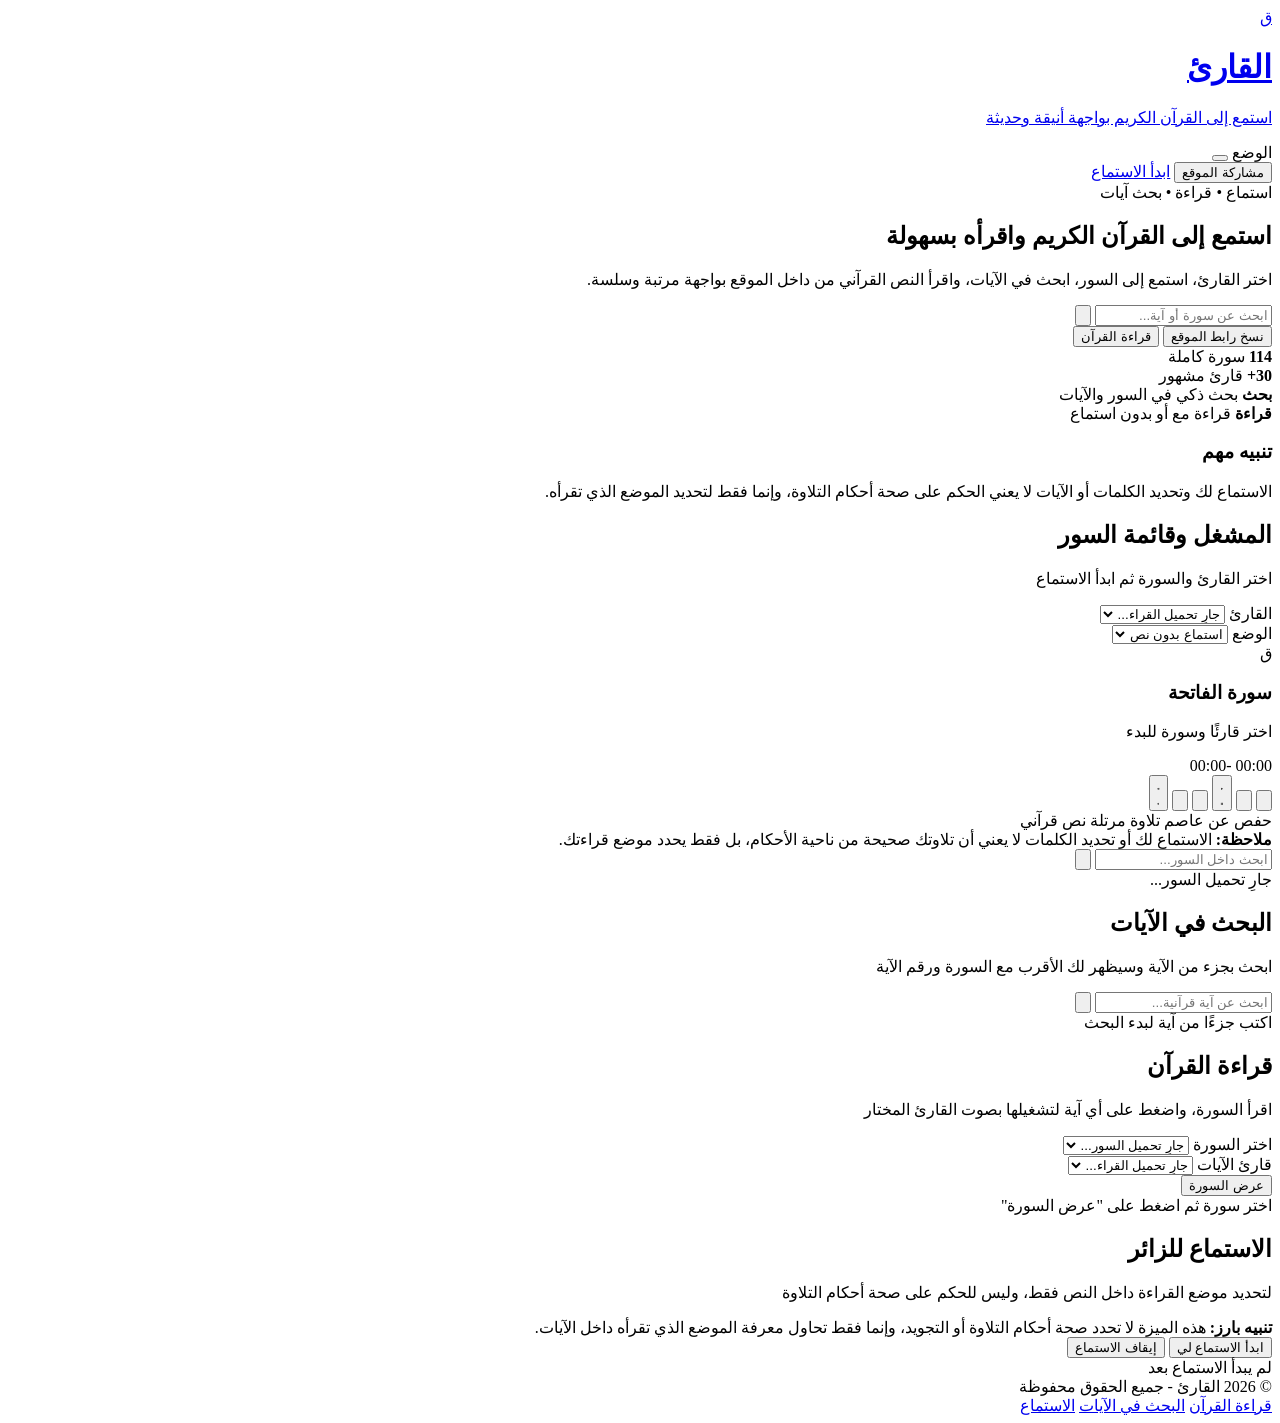
==== commit 1ce690cb: "Update index.html" ====
--- a/index.html
+++ b/index.html
@@ -4,897 +4,27 @@
   <meta charset="UTF-8" />
   <meta name="viewport" content="width=device-width, initial-scale=1.0" />
 
-  <title>القارئ | استمع إلى القرآن الكريم بأصوات جميلة</title>
-  <meta name="description" content="استمع إلى القرآن الكريم بأصوات القراء مع واجهة أنيقة، بحث سريع، ووضع ليلي ونهاري سلس." />
-  <meta name="keywords" content="القرآن, القارئ, استماع القرآن, سور القرآن, قراء القرآن" />
+  <title>القارئ | استمع إلى القرآن الكريم</title>
+  <meta name="description" content="موقع القارئ للاستماع إلى القرآن الكريم وقراءة السور والبحث في الآيات." />
   <meta name="theme-color" content="#071427" id="themeColorMeta" />
 
   <meta property="og:title" content="القارئ | استمع إلى القرآن الكريم" />
-  <meta property="og:description" content="واجهة أنيقة للاستماع إلى القرآن الكريم." />
+  <meta property="og:description" content="استمع إلى القرآن الكريم مع القراءة والبحث في الآيات." />
   <meta property="og:image" content="share.jpg" />
 
   <link rel="icon" type="image/png" href="favicon.png" />
   <link rel="apple-touch-icon" href="logo.png" />
+  <link rel="stylesheet" href="style.css" />
 
   <link rel="preconnect" href="https://fonts.googleapis.com">
   <link rel="preconnect" href="https://fonts.gstatic.com" crossorigin>
   <link href="https://fonts.googleapis.com/css2?family=Cairo:wght@400;600;700;800&display=swap" rel="stylesheet">
-
-  <style>
-    :root{
-      --bg:#f3f7fd;
-      --bg2:#eaf1fa;
-      --surface:rgba(255,255,255,.88);
-      --surface-2:#ffffff;
-      --text:#10243b;
-      --muted:#73859a;
-      --primary:#3b82f6;
-      --primary2:#64d2ff;
-      --border:rgba(54,95,146,.12);
-      --shadow:0 10px 30px rgba(33,69,120,.10);
-      --shadow-soft:0 6px 18px rgba(33,69,120,.08);
-      --chip:rgba(78,168,255,.10);
-    }
-
-    body.dark{
-      --bg:#03101e;
-      --bg2:#071427;
-      --surface:rgba(7,18,35,.78);
-      --surface-2:#061325;
-      --text:#eef5ff;
-      --muted:#92a6bc;
-      --primary:#5ccdf7;
-      --primary2:#4f99ff;
-      --border:rgba(151,194,255,.10);
-      --shadow:0 14px 34px rgba(0,0,0,.33);
-      --shadow-soft:0 8px 22px rgba(0,0,0,.24);
-      --chip:rgba(92,205,247,.10);
-    }
-
-    *{box-sizing:border-box}
-
-    html{scroll-behavior:smooth}
-
-    body{
-      margin:0;
-      font-family:"Cairo",sans-serif;
-      color:var(--text);
-      background:
-        radial-gradient(circle at top right, rgba(99,160,255,.12), transparent 24%),
-        linear-gradient(180deg,var(--bg),var(--bg2));
-      transition:background .35s ease,color .35s ease;
-    }
-
-    button,input{
-      font-family:inherit;
-    }
-
-    .container{
-      width:min(1100px,calc(100% - 20px));
-      margin:auto;
-    }
-
-    .topbar{
-      position:sticky;
-      top:0;
-      z-index:50;
-      backdrop-filter:blur(12px);
-      background:rgba(255,255,255,.16);
-      border-bottom:1px solid var(--border);
-    }
-
-    body.dark .topbar{
-      background:rgba(3,10,20,.32);
-    }
-
-    .topbar-inner{
-      min-height:74px;
-      display:flex;
-      align-items:center;
-      justify-content:space-between;
-      gap:14px;
-      padding:10px 0;
-    }
-
-    .brand{
-      display:flex;
-      align-items:center;
-      gap:12px;
-      text-decoration:none;
-      color:inherit;
-      min-width:0;
-    }
-
-    .brand-logo{
-      width:54px;
-      height:54px;
-      border-radius:16px;
-      background:linear-gradient(135deg,#0f1f39,#0a2f63 55%,#3b82f6 100%);
-      position:relative;
-      overflow:hidden;
-      box-shadow:var(--shadow-soft);
-      border:1px solid rgba(255,255,255,.10);
-      flex-shrink:0;
-    }
-
-    .brand-logo::after{
-      content:"ق";
-      position:absolute;
-      inset:0;
-      display:grid;
-      place-items:center;
-      color:#fff;
-      font-size:28px;
-      font-weight:800;
-    }
-
-    .brand-text h1{
-      margin:0;
-      font-size:1.2rem;
-      line-height:1.1;
-    }
-
-    .brand-text p{
-      margin:4px 0 0;
-      color:var(--muted);
-      font-size:.88rem;
-      white-space:nowrap;
-      overflow:hidden;
-      text-overflow:ellipsis;
-    }
-
-    .top-actions{
-      display:flex;
-      align-items:center;
-      gap:10px;
-      flex-wrap:wrap;
-    }
-
-    .btn{
-      border:none;
-      cursor:pointer;
-      transition:.22s ease;
-      border-radius:16px;
-      padding:11px 15px;
-      font-size:.94rem;
-    }
-
-    .btn:hover{
-      transform:translateY(-2px);
-    }
-
-    .btn-primary{
-      color:#fff;
-      background:linear-gradient(135deg,var(--primary2),var(--primary));
-      box-shadow:0 10px 20px rgba(67,140,240,.18);
-    }
-
-    .btn-secondary{
-      color:var(--text);
-      background:var(--surface);
-      border:1px solid var(--border);
-      box-shadow:var(--shadow-soft);
-    }
-
-    .hero{
-      padding:22px 0 14px;
-    }
-
-    .hero-card{
-      background:var(--surface);
-      border:1px solid var(--border);
-      box-shadow:var(--shadow);
-      border-radius:26px;
-      padding:18px;
-      display:grid;
-      grid-template-columns:1.1fr .9fr;
-      gap:18px;
-      backdrop-filter:blur(12px);
-    }
-
-    .hero-content{
-      min-width:0;
-    }
-
-    .hero-badge{
-      display:inline-block;
-      padding:7px 12px;
-      border-radius:999px;
-      background:var(--chip);
-      color:var(--primary);
-      font-size:.82rem;
-      font-weight:700;
-      margin-bottom:12px;
-    }
-
-    .hero-title{
-      margin:0;
-      font-size:clamp(1.5rem,2.6vw,2.4rem);
-      line-height:1.3;
-    }
-
-    .hero-desc{
-      margin:10px 0 16px;
-      color:var(--muted);
-      line-height:1.85;
-      font-size:.96rem;
-    }
-
-    .search-row{
-      display:flex;
-      gap:10px;
-      flex-wrap:wrap;
-      align-items:center;
-    }
-
-    .search-box{
-      position:relative;
-      flex:1 1 320px;
-    }
-
-    .search-box input{
-      width:100%;
-      height:50px;
-      border-radius:16px;
-      border:1px solid var(--border);
-      background:var(--surface-2);
-      color:var(--text);
-      outline:none;
-      padding:0 44px 0 14px;
-      font-size:.96rem;
-      box-shadow:var(--shadow-soft);
-    }
-
-    .search-icon{
-      position:absolute;
-      right:14px;
-      top:50%;
-      transform:translateY(-50%);
-      width:20px;
-      height:20px;
-      opacity:.75;
-      pointer-events:none;
-    }
-
-    .hero-side{
-      display:flex;
-      flex-direction:column;
-      justify-content:space-between;
-      gap:14px;
-    }
-
-    .mini-grid{
-      display:grid;
-      grid-template-columns:repeat(2,1fr);
-      gap:10px;
-    }
-
-    .mini-box{
-      background:var(--surface-2);
-      border:1px solid var(--border);
-      border-radius:18px;
-      padding:14px;
-      box-shadow:var(--shadow-soft);
-    }
-
-    .mini-box strong{
-      display:block;
-      font-size:1.2rem;
-      margin-bottom:4px;
-    }
-
-    .mini-box span{
-      color:var(--muted);
-      font-size:.88rem;
-    }
-
-    .section{
-      padding:8px 0 0;
-    }
-
-    .section-head{
-      text-align:center;
-      margin-bottom:12px;
-    }
-
-    .section-head h2{
-      margin:0;
-      font-size:clamp(1.6rem,3vw,2.4rem);
-    }
-
-    .section-head p{
-      margin:8px 0 0;
-      color:var(--muted);
-      font-size:.96rem;
-    }
-
-    .main-grid{
-      display:grid;
-      grid-template-columns:.92fr 1.08fr;
-      gap:16px;
-      align-items:start;
-    }
-
-    .card{
-      background:var(--surface);
-      border:1px solid var(--border);
-      border-radius:26px;
-      box-shadow:var(--shadow);
-      backdrop-filter:blur(10px);
-      padding:16px;
-    }
-
-    .player-head{
-      display:flex;
-      align-items:center;
-      gap:12px;
-      padding:12px;
-      background:var(--surface-2);
-      border:1px solid var(--border);
-      border-radius:22px;
-      box-shadow:var(--shadow-soft);
-    }
-
-    .avatar{
-      width:68px;
-      height:68px;
-      border-radius:20px;
-      background:linear-gradient(135deg,var(--primary2),var(--primary));
-      color:#fff;
-      display:grid;
-      place-items:center;
-      font-size:1.85rem;
-      font-weight:800;
-      flex-shrink:0;
-    }
-
-    .player-head-text{
-      min-width:0;
-      flex:1;
-    }
-
-    .player-head-text h3{
-      margin:0;
-      font-size:1.05rem;
-      color:var(--text);
-    }
-
-    .player-head-text p{
-      margin:4px 0 0;
-      color:var(--muted);
-      font-size:.9rem;
-      line-height:1.8;
-    }
-
-    .progress-wrap{
-      margin-top:14px;
-    }
-
-    .progress{
-      height:10px;
-      border-radius:999px;
-      background:rgba(137,159,191,.18);
-      overflow:hidden;
-      position:relative;
-    }
-
-    .progress-fill{
-      width:0%;
-      height:100%;
-      border-radius:999px;
-      background:linear-gradient(90deg,var(--primary),var(--primary2));
-      transition:width .12s linear;
-      position:relative;
-    }
-
-    .progress-fill::after{
-      content:"";
-      position:absolute;
-      left:100%;
-      top:50%;
-      transform:translate(-50%,-50%);
-      width:14px;
-      height:14px;
-      border-radius:50%;
-      background:#fff;
-      box-shadow:0 4px 10px rgba(0,0,0,.15);
-    }
-
-    .time-row{
-      display:flex;
-      justify-content:space-between;
-      direction:ltr;
-      margin-top:8px;
-      color:var(--muted);
-      font-size:.86rem;
-    }
-
-    .controls{
-      display:grid;
-      grid-template-columns:repeat(3,1fr);
-      gap:10px;
-      margin-top:14px;
-    }
-
-    .icon-btn{
-      height:58px;
-      border-radius:18px;
-      border:1px solid var(--border);
-      background:var(--surface-2);
-      color:var(--text);
-      cursor:pointer;
-      box-shadow:var(--shadow-soft);
-      font-size:1.12rem;
-      transition:.2s ease;
-    }
-
-    .icon-btn:hover{
-      transform:translateY(-2px);
-    }
-
-    .icon-btn.play{
-      background:linear-gradient(135deg,var(--primary),var(--primary2));
-      color:#fff;
-      font-size:1.3rem;
-      font-weight:800;
-    }
-
-    .tags{
-      display:flex;
-      gap:8px;
-      flex-wrap:wrap;
-      margin-top:14px;
-    }
-
-    .tag{
-      padding:8px 12px;
-      border-radius:999px;
-      background:var(--chip);
-      border:1px solid var(--border);
-      color:var(--primary);
-      font-size:.84rem;
-    }
-
-    .suwar-top{
-      display:flex;
-      align-items:center;
-      gap:10px;
-      margin-bottom:12px;
-      flex-wrap:wrap;
-    }
-
-    .suwar-top .search-box input{
-      height:46px;
-    }
-
-    .surah-list{
-      display:grid;
-      gap:9px;
-      max-height:690px;
-      overflow:auto;
-      padding-right:2px;
-    }
-
-    .surah-item{
-      display:grid;
-      grid-template-columns:52px 1fr auto;
-      gap:12px;
-      align-items:center;
-      padding:12px;
-      border-radius:18px;
-      background:var(--surface-2);
-      border:1px solid var(--border);
-      box-shadow:var(--shadow-soft);
-      cursor:pointer;
-      transition:.2s ease;
-    }
-
-    .surah-item:hover{
-      transform:translateY(-2px);
-    }
-
-    .surah-no{
-      width:52px;
-      height:52px;
-      border-radius:16px;
-      background:linear-gradient(135deg,rgba(79,153,255,.18),rgba(92,205,247,.16));
-      color:var(--primary);
-      display:grid;
-      place-items:center;
-      font-weight:800;
-      font-size:.96rem;
-      border:1px solid var(--border);
-    }
-
-    .surah-meta h3{
-      margin:0 0 2px;
-      font-size:.98rem;
-      color:var(--text);
-    }
-
-    .surah-meta p{
-      margin:0;
-      color:var(--muted);
-      font-size:.86rem;
-    }
-
-    .surah-type{
-      color:var(--muted);
-      font-size:.84rem;
-      white-space:nowrap;
-    }
-
-    .articles{
-      margin-top:16px;
-      display:grid;
-      grid-template-columns:repeat(3,1fr);
-      gap:14px;
-    }
-
-    .article{
-      background:var(--surface);
-      border:1px solid var(--border);
-      border-radius:22px;
-      box-shadow:var(--shadow);
-      overflow:hidden;
-    }
-
-    .article-cover{
-      height:128px;
-      background:linear-gradient(135deg,var(--primary),var(--primary2));
-      position:relative;
-    }
-
-    .article-cover::after{
-      content:"";
-      position:absolute;
-      width:130px;
-      height:130px;
-      border-radius:50%;
-      background:rgba(255,255,255,.15);
-      top:-36px;
-      left:-18px;
-    }
-
-    .article-body{
-      padding:14px;
-    }
-
-    .article-badge{
-      display:inline-block;
-      padding:6px 10px;
-      border-radius:999px;
-      background:var(--chip);
-      color:var(--primary);
-      font-size:.78rem;
-      font-weight:700;
-      margin-bottom:8px;
-    }
-
-    .article h3{
-      margin:0 0 8px;
-      font-size:.98rem;
-      color:var(--text);
-      line-height:1.7;
-    }
-
-    .article p{
-      margin:0;
-      color:var(--muted);
-      font-size:.88rem;
-      line-height:1.85;
-    }
-
-    footer{
-      padding:18px 0 30px;
-    }
-
-    .footer-card{
-      background:var(--surface);
-      border:1px solid var(--border);
-      border-radius:22px;
-      box-shadow:var(--shadow);
-      padding:14px 16px;
-      display:flex;
-      justify-content:space-between;
-      align-items:center;
-      gap:12px;
-      flex-wrap:wrap;
-    }
-
-    .footer-links{
-      display:flex;
-      gap:8px;
-      flex-wrap:wrap;
-    }
-
-    .footer-links a{
-      padding:8px 12px;
-      border-radius:12px;
-      background:var(--surface-2);
-      border:1px solid var(--border);
-      color:var(--text);
-      text-decoration:none;
-      font-size:.88rem;
-    }
-
-    /* Smaller smoother theme toggle */
-    .theme-wrap{
-      display:flex;
-      align-items:center;
-      gap:8px;
-    }
-
-    .theme-text{
-      color:var(--muted);
-      font-size:.88rem;
-      font-weight:700;
-    }
-
-    .theme-toggle{
-      position:relative;
-      width:118px;
-      height:52px;
-      border:none;
-      background:none;
-      padding:0;
-      cursor:pointer;
-      flex-shrink:0;
-    }
-
-    .theme-toggle:focus-visible{
-      outline:3px solid rgba(91,190,247,.28);
-      outline-offset:4px;
-      border-radius:999px;
-    }
-
-    .toggle-track{
-      position:absolute;
-      inset:0;
-      border-radius:999px;
-      overflow:hidden;
-      box-shadow:
-        inset 0 0 0 1px rgba(255,255,255,.08),
-        0 8px 18px rgba(0,0,0,.12);
-      transition:.45s ease;
-      background:linear-gradient(90deg,#78c4f5,#349bf3);
-    }
-
-    body.dark .toggle-track{
-      background:linear-gradient(90deg,#082848,#09192f);
-    }
-
-    .toggle-day,
-    .toggle-night{
-      position:absolute;
-      inset:0;
-      transition:.45s ease;
-    }
-
-    .toggle-day{
-      opacity:1;
-      background:
-        radial-gradient(circle at 26% 50%, #ffd600 0 18%, transparent 19%),
-        radial-gradient(circle at 42% 74%, #eef7ff 0 8%, transparent 9%),
-        radial-gradient(circle at 52% 74%, #eef7ff 0 8%, transparent 9%),
-        radial-gradient(circle at 62% 73%, #eaf4ff 0 8%, transparent 9%),
-        linear-gradient(180deg,#91cdf7 0,#48aef5 55%,#2d98f3 100%);
-    }
-
-    .toggle-night{
-      opacity:0;
-      background:
-        radial-gradient(circle at 24% 24%, rgba(255,255,255,.9) 0 1.5%, transparent 1.7%),
-        radial-gradient(circle at 40% 60%, rgba(255,255,255,.88) 0 2%, transparent 2.2%),
-        radial-gradient(circle at 60% 38%, rgba(255,255,255,.88) 0 1.3%, transparent 1.5%),
-        radial-gradient(circle at 78% 50%, rgba(255,255,255,.88) 0 1.6%, transparent 1.8%),
-        linear-gradient(180deg,#062342,#08172b);
-    }
-
-    body.dark .toggle-day{
-      opacity:0;
-    }
-
-    body.dark .toggle-night{
-      opacity:1;
-    }
-
-    .toggle-thumb{
-      position:absolute;
-      top:5px;
-      right:5px;
-      width:42px;
-      height:42px;
-      border-radius:50%;
-      background:radial-gradient(circle at 35% 35%,#fff,#e8f0fb 70%);
-      box-shadow:
-        0 4px 10px rgba(0,0,0,.18),
-        inset -4px -4px 8px rgba(0,0,0,.05),
-        inset 4px 4px 8px rgba(255,255,255,.7);
-      transition:transform .48s cubic-bezier(.2,.8,.2,1), background .4s ease;
-      overflow:hidden;
-    }
-
-    body.dark .toggle-thumb{
-      transform:translateX(-66px);
-      background:radial-gradient(circle at 35% 35%,#fff,#dde7f7 75%);
-    }
-
-    .sun,
-    .moon{
-      position:absolute;
-      inset:0;
-      display:grid;
-      place-items:center;
-      transition:.4s ease;
-    }
-
-    .sun::before{
-      content:"";
-      width:30px;
-      height:30px;
-      border-radius:50%;
-      background:#ffd600;
-      box-shadow:0 0 12px rgba(255,214,0,.45);
-    }
-
-    .moon{
-      opacity:0;
-      transform:scale(.75);
-    }
-
-    .moon::before{
-      content:"";
-      width:30px;
-      height:30px;
-      border-radius:50%;
-      background:#eef3ff;
-    }
-
-    .moon::after{
-      content:"";
-      position:absolute;
-      width:10px;
-      height:10px;
-      border-radius:50%;
-      background:#b6c3d8;
-      top:8px;
-      left:20px;
-      box-shadow:
-        -10px 10px 0 4px #b6c3d8,
-        10px 20px 0 1px #b6c3d8;
-    }
-
-    body.dark .sun{
-      opacity:0;
-      transform:scale(.75);
-    }
-
-    body.dark .moon{
-      opacity:1;
-      transform:scale(1);
-    }
-
-    @media (max-width:980px){
-      .hero-card,
-      .main-grid,
-      .articles{
-        grid-template-columns:1fr;
-      }
-    }
-
-    @media (max-width:760px){
-      .topbar-inner{
-        flex-direction:column;
-        align-items:stretch;
-      }
-
-      .top-actions{
-        justify-content:space-between;
-      }
-
-      .mini-grid{
-        grid-template-columns:1fr 1fr;
-      }
-
-      .articles{
-        grid-template-columns:1fr;
-      }
-    }
-
-    @media (max-width:560px){
-      .container{
-        width:min(100% - 14px,1100px);
-      }
-
-      .hero-card,
-      .card{
-        padding:13px;
-        border-radius:22px;
-      }
-
-      .brand-logo{
-        width:48px;
-        height:48px;
-      }
-
-      .brand-text h1{
-        font-size:1.08rem;
-      }
-
-      .brand-text p{
-        font-size:.8rem;
-      }
-
-      .btn{
-        padding:10px 13px;
-        font-size:.9rem;
-      }
-
-      .theme-toggle{
-        width:108px;
-        height:48px;
-      }
-
-      .toggle-thumb{
-        width:38px;
-        height:38px;
-      }
-
-      body.dark .toggle-thumb{
-        transform:translateX(-60px);
-      }
-
-      .sun::before,
-      .moon::before{
-        width:28px;
-        height:28px;
-      }
-
-      .moon::after{
-        width:8px;
-        height:8px;
-        top:8px;
-        left:18px;
-        box-shadow:
-          -9px 9px 0 4px #b6c3d8,
-          8px 17px 0 1px #b6c3d8;
-      }
-
-      .player-head{
-        padding:10px;
-      }
-
-      .avatar{
-        width:60px;
-        height:60px;
-        font-size:1.65rem;
-      }
-
-      .controls{
-        grid-template-columns:repeat(3,1fr);
-      }
-
-      .icon-btn{
-        height:54px;
-        font-size:1rem;
-      }
-
-      .surah-item{
-        grid-template-columns:48px 1fr;
-      }
-
-      .surah-type{
-        grid-column:1 / -1;
-      }
-    }
-  </style>
 </head>
 <body>
   <header class="topbar">
     <div class="container topbar-inner">
       <a href="#" class="brand">
-        <div class="brand-logo"></div>
+        <div class="brand-logo">ق</div>
         <div class="brand-text">
           <h1>القارئ</h1>
           <p>استمع إلى القرآن الكريم بواجهة أنيقة وحديثة</p>
@@ -904,19 +34,33 @@
       <div class="top-actions">
         <div class="theme-wrap">
           <span class="theme-text">الوضع</span>
+
           <button class="theme-toggle" id="themeToggle" aria-label="تبديل الوضع">
             <span class="toggle-track">
-              <span class="toggle-day"></span>
-              <span class="toggle-night"></span>
+              <span class="toggle-day-scene">
+                <span class="day-sun"></span>
+                <span class="day-cloud c1"></span>
+                <span class="day-cloud c2"></span>
+                <span class="day-cloud c3"></span>
+                <span class="day-cloud c4"></span>
+              </span>
+
+              <span class="toggle-night-scene">
+                <span class="night-star s1"></span>
+                <span class="night-star s2"></span>
+                <span class="night-star s3"></span>
+                <span class="night-star s4"></span>
+              </span>
             </span>
+
             <span class="toggle-thumb">
-              <span class="sun"></span>
-              <span class="moon"></span>
+              <span class="thumb-sun"></span>
+              <span class="thumb-moon"></span>
             </span>
           </button>
         </div>
 
-        <button class="btn btn-secondary" id="shareBtn">مشاركة الموقع</button>
+        <button class="btn btn-secondary" id="shareBtn" type="button">مشاركة الموقع</button>
         <a class="btn btn-primary" href="#listen">ابدأ الاستماع</a>
       </div>
     </div>
@@ -927,21 +71,27 @@
       <div class="container">
         <div class="hero-card">
           <div class="hero-content">
-            <span class="hero-badge">واجهة مرتبة • تشغيل فعلي • وضع سلس</span>
-            <h2 class="hero-title">استمع إلى القرآن الكريم بأصوات جميلة</h2>
+            <span class="hero-badge">استماع • قراءة • بحث آيات</span>
+            <h2 class="hero-title">استمع إلى القرآن الكريم واقرأه بسهولة</h2>
             <p class="hero-desc">
-              تصميم أخف وأرتب للجوال، مع زر وضع ليلي ونهاري بحجم أصغر وحركة سلسة، ومشغل مرتب مع قائمة سور قابلة للبحث.
+              اختر القارئ، استمع إلى السور، ابحث في الآيات، واقرأ النص القرآني من داخل الموقع بواجهة مرتبة وسلسة.
             </p>
 
             <div class="search-row">
               <div class="search-box">
-                <input type="text" id="mainSearch" placeholder="ابحث عن سورة..." />
-                <svg class="search-icon" viewBox="0 0 24 24" fill="none">
-                  <path d="M11 19a8 8 0 1 1 0-16 8 8 0 0 1 0 16Z" stroke="currentColor" stroke-width="2"/>
-                  <path d="m21 21-4.35-4.35" stroke="currentColor" stroke-width="2" stroke-linecap="round"/>
-                </svg>
-              </div>
-              <button class="btn btn-primary" id="mainSearchBtn">بحث</button>
+                <input type="text" id="mainSearch" placeholder="ابحث عن سورة أو آية..." />
+                <button class="search-icon-btn" id="mainSearchBtn" type="button" aria-label="بحث">
+                  <svg viewBox="0 0 24 24" aria-hidden="true">
+                    <circle cx="11" cy="11" r="7"></circle>
+                    <line x1="16.65" y1="16.65" x2="21" y2="21"></line>
+                  </svg>
+                </button>
+              </div>
+            </div>
+
+            <div class="hero-actions">
+              <button class="btn btn-secondary" id="heroShareBtn" type="button">نسخ رابط الموقع</button>
+              <button class="btn btn-secondary" id="openReaderBtn" type="button">قراءة القرآن</button>
             </div>
           </div>
 
@@ -949,23 +99,28 @@
             <div class="mini-grid">
               <div class="mini-box">
                 <strong>114</strong>
-                <span>سورة قرآنية</span>
+                <span>سورة كاملة</span>
               </div>
               <div class="mini-box">
-                <strong>صوت</strong>
-                <span>تشغيل واضح وسهل</span>
+                <strong>30+</strong>
+                <span>قارئ مشهور</span>
               </div>
               <div class="mini-box">
-                <strong>ليل/نهار</strong>
-                <span>حركة أنعم وأصغر</span>
+                <strong>بحث</strong>
+                <span>بحث ذكي في السور والآيات</span>
               </div>
               <div class="mini-box">
-                <strong>مرتب</strong>
-                <span>مناسب أكثر للجوال</span>
-              </div>
-            </div>
-
-            <button class="btn btn-secondary" id="heroShareBtn">نسخ رابط الموقع</button>
+                <strong>قراءة</strong>
+                <span>قراءة مع أو بدون استماع</span>
+              </div>
+            </div>
+
+            <div class="notice-box">
+              <h3>تنبيه مهم</h3>
+              <p>
+                الاستماع لك وتحديد الكلمات أو الآيات لا يعني الحكم على صحة أحكام التلاوة، وإنما فقط لتحديد الموضع الذي تقرأه.
+              </p>
+            </div>
           </div>
         </div>
       </div>
@@ -975,21 +130,39 @@
       <div class="container">
         <div class="section-head">
           <h2>المشغل وقائمة السور</h2>
-          <p>تصميم مرتب مع مشغل واضح وقائمة أنيقة قابلة للبحث</p>
+          <p>اختر القارئ والسورة ثم ابدأ الاستماع</p>
         </div>
 
         <div class="main-grid">
-          <div class="card">
+          <div class="card player-card">
+            <div class="player-top-options">
+              <div class="field">
+                <label for="reciterSelect">القارئ</label>
+                <select id="reciterSelect">
+                  <option value="">جارِ تحميل القراء...</option>
+                </select>
+              </div>
+
+              <div class="field">
+                <label for="listenModeSelect">الوضع</label>
+                <select id="listenModeSelect">
+                  <option value="audio">استماع بدون نص</option>
+                  <option value="sync">استماع مع النص</option>
+                  <option value="reader">قراءة القرآن</option>
+                </select>
+              </div>
+            </div>
+
             <div class="player-head">
               <div class="avatar">ق</div>
               <div class="player-head-text">
                 <h3 id="surahTitle">سورة الفاتحة</h3>
-                <p id="surahMeta">القارئ: مشاري العفاسي • ٧ آيات • مكية</p>
+                <p id="surahMeta">اختر قارئًا وسورة للبدء</p>
               </div>
             </div>
 
             <div class="progress-wrap">
-              <div class="progress">
+              <div class="progress" id="progressBar">
                 <div class="progress-fill" id="progressFill"></div>
               </div>
               <div class="time-row">
@@ -999,153 +172,173 @@
             </div>
 
             <div class="controls">
-              <button class="icon-btn play" id="playBtn" aria-label="تشغيل">▶</button>
-              <button class="icon-btn" id="prevBtn" aria-label="السابق">⏮</button>
-              <button class="icon-btn" id="repeatBtn" aria-label="إعادة">↻</button>
-              <button class="icon-btn" id="downloadBtn" aria-label="تحميل">⬇</button>
-              <button class="icon-btn" id="nextBtn" aria-label="التالي">⏭</button>
-              <button class="icon-btn" id="muteBtn" aria-label="كتم">🔇</button>
+              <button class="icon-btn" id="repeatBtn" type="button" aria-label="إعادة">
+                <svg viewBox="0 0 24 24" aria-hidden="true">
+                  <polyline points="17 1 21 5 17 9"></polyline>
+                  <path d="M3 11V9a4 4 0 0 1 4-4h14"></path>
+                  <polyline points="7 23 3 19 7 15"></polyline>
+                  <path d="M21 13v2a4 4 0 0 1-4 4H3"></path>
+                </svg>
+              </button>
+
+              <button class="icon-btn" id="prevBtn" type="button" aria-label="السابق">
+                <svg viewBox="0 0 24 24" aria-hidden="true">
+                  <polygon points="19 20 9 12 19 4 19 20"></polygon>
+                  <line x1="5" y1="19" x2="5" y2="5"></line>
+                </svg>
+              </button>
+
+              <button class="icon-btn play" id="playBtn" type="button" aria-label="تشغيل">
+                <svg class="icon-play" viewBox="0 0 24 24" aria-hidden="true">
+                  <polygon points="8 5 19 12 8 19 8 5"></polygon>
+                </svg>
+                <svg class="icon-pause" viewBox="0 0 24 24" aria-hidden="true">
+                  <rect x="6" y="5" width="4" height="14"></rect>
+                  <rect x="14" y="5" width="4" height="14"></rect>
+                </svg>
+              </button>
+
+              <button class="icon-btn" id="nextBtn" type="button" aria-label="التالي">
+                <svg viewBox="0 0 24 24" aria-hidden="true">
+                  <polygon points="5 4 15 12 5 20 5 4"></polygon>
+                  <line x1="19" y1="5" x2="19" y2="19"></line>
+                </svg>
+              </button>
+
+              <button class="icon-btn" id="downloadBtn" type="button" aria-label="تحميل">
+                <svg viewBox="0 0 24 24" aria-hidden="true">
+                  <path d="M12 3v12"></path>
+                  <polyline points="7 10 12 15 17 10"></polyline>
+                  <path d="M5 21h14"></path>
+                </svg>
+              </button>
+
+              <button class="icon-btn" id="muteBtn" type="button" aria-label="كتم الصوت">
+                <svg class="icon-volume" viewBox="0 0 24 24" aria-hidden="true">
+                  <polygon points="11 5 6 9 2 9 2 15 6 15 11 19 11 5"></polygon>
+                  <path d="M15.5 8.5a5 5 0 0 1 0 7"></path>
+                  <path d="M18.5 5.5a9 9 0 0 1 0 13"></path>
+                </svg>
+                <svg class="icon-muted" viewBox="0 0 24 24" aria-hidden="true">
+                  <polygon points="11 5 6 9 2 9 2 15 6 15 11 19 11 5"></polygon>
+                  <line x1="23" y1="9" x2="17" y2="15"></line>
+                  <line x1="17" y1="9" x2="23" y2="15"></line>
+                </svg>
+              </button>
             </div>
 
             <div class="tags">
               <span class="tag">حفص عن عاصم</span>
               <span class="tag">تلاوة مرتلة</span>
-              <span class="tag">صوت نقي</span>
-            </div>
-          </div>
-
-          <div class="card">
+              <span class="tag">نص قرآني</span>
+            </div>
+
+            <div class="reader-note">
+              <strong>ملاحظة:</strong>
+              الاستماع لك أو تحديد الكلمات لا يعني أن تلاوتك صحيحة من ناحية الأحكام، بل فقط يحدد موضع قراءتك.
+            </div>
+          </div>
+
+          <div class="card surah-card">
             <div class="suwar-top">
               <div class="search-box">
                 <input type="text" id="surahSearch" placeholder="ابحث داخل السور..." />
-                <svg class="search-icon" viewBox="0 0 24 24" fill="none">
-                  <path d="M11 19a8 8 0 1 1 0-16 8 8 0 0 1 0 16Z" stroke="currentColor" stroke-width="2"/>
-                  <path d="m21 21-4.35-4.35" stroke="currentColor" stroke-width="2" stroke-linecap="round"/>
-                </svg>
+                <button class="search-icon-btn" id="surahSearchBtn" type="button" aria-label="بحث">
+                  <svg viewBox="0 0 24 24" aria-hidden="true">
+                    <circle cx="11" cy="11" r="7"></circle>
+                    <line x1="16.65" y1="16.65" x2="21" y2="21"></line>
+                  </svg>
+                </button>
               </div>
             </div>
 
             <div class="surah-list" id="surahList">
-              <div class="surah-item" data-title="سورة الفاتحة" data-meta="القارئ: مشاري العفاسي • ٧ آيات • مكية" data-audio="https://download.quranicaudio.com/qdc/mishari_al_afasy/murattal/001.mp3">
-                <div class="surah-no">١</div>
-                <div class="surah-meta">
-                  <h3>الفاتحة</h3>
-                  <p>٧ آيات • الجزء ١</p>
-                </div>
-                <div class="surah-type">مكية</div>
-              </div>
-
-              <div class="surah-item" data-title="سورة البقرة" data-meta="القارئ: مشاري العفاسي • ٢٨٦ آية • مدنية" data-audio="https://download.quranicaudio.com/qdc/mishari_al_afasy/murattal/002.mp3">
-                <div class="surah-no">٢</div>
-                <div class="surah-meta">
-                  <h3>البقرة</h3>
-                  <p>٢٨٦ آية • الجزء ١</p>
-                </div>
-                <div class="surah-type">مدنية</div>
-              </div>
-
-              <div class="surah-item" data-title="سورة آل عمران" data-meta="القارئ: مشاري العفاسي • ٢٠٠ آية • مدنية" data-audio="https://download.quranicaudio.com/qdc/mishari_al_afasy/murattal/003.mp3">
-                <div class="surah-no">٣</div>
-                <div class="surah-meta">
-                  <h3>آل عمران</h3>
-                  <p>٢٠٠ آية • الجزء ٣</p>
-                </div>
-                <div class="surah-type">مدنية</div>
-              </div>
-
-              <div class="surah-item" data-title="سورة النساء" data-meta="القارئ: مشاري العفاسي • ١٧٦ آية • مدنية" data-audio="https://download.quranicaudio.com/qdc/mishari_al_afasy/murattal/004.mp3">
-                <div class="surah-no">٤</div>
-                <div class="surah-meta">
-                  <h3>النساء</h3>
-                  <p>١٧٦ آية • الجزء ٤</p>
-                </div>
-                <div class="surah-type">مدنية</div>
-              </div>
-
-              <div class="surah-item" data-title="سورة المائدة" data-meta="القارئ: مشاري العفاسي • ١٢٠ آية • مدنية" data-audio="https://download.quranicaudio.com/qdc/mishari_al_afasy/murattal/005.mp3">
-                <div class="surah-no">٥</div>
-                <div class="surah-meta">
-                  <h3>المائدة</h3>
-                  <p>١٢٠ آية • الجزء ٦</p>
-                </div>
-                <div class="surah-type">مدنية</div>
-              </div>
-
-              <div class="surah-item" data-title="سورة الأنعام" data-meta="القارئ: مشاري العفاسي • ١٦٥ آية • مكية" data-audio="https://download.quranicaudio.com/qdc/mishari_al_afasy/murattal/006.mp3">
-                <div class="surah-no">٦</div>
-                <div class="surah-meta">
-                  <h3>الأنعام</h3>
-                  <p>١٦٥ آية • الجزء ٧</p>
-                </div>
-                <div class="surah-type">مكية</div>
-              </div>
-
-              <div class="surah-item" data-title="سورة الأعراف" data-meta="القارئ: مشاري العفاسي • ٢٠٦ آية • مكية" data-audio="https://download.quranicaudio.com/qdc/mishari_al_afasy/murattal/007.mp3">
-                <div class="surah-no">٧</div>
-                <div class="surah-meta">
-                  <h3>الأعراف</h3>
-                  <p>٢٠٦ آية • الجزء ٨</p>
-                </div>
-                <div class="surah-type">مكية</div>
-              </div>
-
-              <div class="surah-item" data-title="سورة الأنفال" data-meta="القارئ: مشاري العفاسي • ٧٥ آية • مدنية" data-audio="https://download.quranicaudio.com/qdc/mishari_al_afasy/murattal/008.mp3">
-                <div class="surah-no">٨</div>
-                <div class="surah-meta">
-                  <h3>الأنفال</h3>
-                  <p>٧٥ آية • الجزء ٩</p>
-                </div>
-                <div class="surah-type">مدنية</div>
-              </div>
-
-              <div class="surah-item" data-title="سورة التوبة" data-meta="القارئ: مشاري العفاسي • ١٢٩ آية • مدنية" data-audio="https://download.quranicaudio.com/qdc/mishari_al_afasy/murattal/009.mp3">
-                <div class="surah-no">٩</div>
-                <div class="surah-meta">
-                  <h3>التوبة</h3>
-                  <p>١٢٩ آية • الجزء ١٠</p>
-                </div>
-                <div class="surah-type">مدنية</div>
-              </div>
-
-              <div class="surah-item" data-title="سورة يونس" data-meta="القارئ: مشاري العفاسي • ١٠٩ آية • مكية" data-audio="https://download.quranicaudio.com/qdc/mishari_al_afasy/murattal/010.mp3">
-                <div class="surah-no">١٠</div>
-                <div class="surah-meta">
-                  <h3>يونس</h3>
-                  <p>١٠٩ آية • الجزء ١١</p>
-                </div>
-                <div class="surah-type">مكية</div>
-              </div>
-            </div>
-          </div>
-        </div>
-
-        <div class="articles">
-          <article class="article">
-            <div class="article-cover"></div>
-            <div class="article-body">
-              <span class="article-badge">مقالة</span>
-              <h3>كيف تجعل الاستماع للقرآن عادة يومية؟</h3>
-              <p>تنظيم بسيط للوقت واختيار قارئ مناسب يساعدك على الثبات والاستمرار براحة.</p>
-            </div>
-          </article>
-
-          <article class="article">
-            <div class="article-cover"></div>
-            <div class="article-body">
-              <span class="article-badge">دليل</span>
-              <h3>ما الفرق بين التلاوة المرتلة والمجودة؟</h3>
-              <p>شرح مبسط يساعد الزائر على فهم نوع التلاوة واختيار ما يناسبه بسهولة.</p>
-            </div>
-          </article>
-
-          <article class="article">
-            <div class="article-cover"></div>
-            <div class="article-body">
-              <span class="article-badge">مفيد</span>
-              <h3>أفضل طريقة لترتيب السور والقراء داخل الموقع</h3>
-              <p>تنظيم جيد يرفع من جمال الواجهة ويجعل الوصول للمحتوى أسرع وأسهل.</p>
-            </div>
-          </article>
+              <div class="loading-box">جارِ تحميل السور...</div>
+            </div>
+          </div>
+        </div>
+      </div>
+    </section>
+
+    <section class="section" id="ayahSearchSection">
+      <div class="container">
+        <div class="section-head">
+          <h2>البحث في الآيات</h2>
+          <p>ابحث بجزء من الآية وسيظهر لك الأقرب مع السورة ورقم الآية</p>
+        </div>
+
+        <div class="card">
+          <div class="ayah-search-row">
+            <div class="search-box big">
+              <input type="text" id="ayahSearchInput" placeholder="ابحث عن آية قرآنية..." />
+              <button class="search-icon-btn" id="ayahSearchBtn" type="button" aria-label="بحث">
+                <svg viewBox="0 0 24 24" aria-hidden="true">
+                  <circle cx="11" cy="11" r="7"></circle>
+                  <line x1="16.65" y1="16.65" x2="21" y2="21"></line>
+                </svg>
+              </button>
+            </div>
+          </div>
+
+          <div class="ayah-results" id="ayahResults">
+            <div class="placeholder-box">اكتب جزءًا من آية لبدء البحث</div>
+          </div>
+        </div>
+      </div>
+    </section>
+
+    <section class="section" id="readerSection">
+      <div class="container">
+        <div class="section-head">
+          <h2>قراءة القرآن</h2>
+          <p>اقرأ السورة، واضغط على أي آية لتشغيلها بصوت القارئ المختار</p>
+        </div>
+
+        <div class="card reader-card">
+          <div class="reader-topbar">
+            <div class="field">
+              <label for="readerSurahSelect">اختر السورة</label>
+              <select id="readerSurahSelect">
+                <option value="">جارِ تحميل السور...</option>
+              </select>
+            </div>
+
+            <div class="field">
+              <label for="readerReciterSelect">قارئ الآيات</label>
+              <select id="readerReciterSelect">
+                <option value="">جارِ تحميل القراء...</option>
+              </select>
+            </div>
+
+            <button class="btn btn-secondary" id="readerLoadBtn" type="button">عرض السورة</button>
+          </div>
+
+          <div class="reader-content" id="readerContent">
+            <div class="placeholder-box">اختر سورة ثم اضغط على "عرض السورة"</div>
+          </div>
+        </div>
+      </div>
+    </section>
+
+    <section class="section" id="liveListenSection">
+      <div class="container">
+        <div class="section-head">
+          <h2>الاستماع للزائر</h2>
+          <p>لتحديد موضع القراءة داخل النص فقط، وليس للحكم على صحة أحكام التلاوة</p>
+        </div>
+
+        <div class="card mic-card">
+          <div class="mic-warning">
+            <strong>تنبيه بارز:</strong>
+            هذه الميزة لا تحدد صحة أحكام التلاوة أو التجويد، وإنما فقط تحاول معرفة الموضع الذي تقرأه داخل الآيات.
+          </div>
+
+          <div class="mic-actions">
+            <button class="btn btn-primary" id="startMicBtn" type="button">ابدأ الاستماع لي</button>
+            <button class="btn btn-secondary" id="stopMicBtn" type="button">إيقاف الاستماع</button>
+          </div>
+
+          <div class="mic-status" id="micStatus">لم يبدأ الاستماع بعد</div>
         </div>
       </div>
     </section>
@@ -1156,224 +349,17 @@
       <div class="footer-card">
         <div>© 2026 القارئ - جميع الحقوق محفوظة</div>
         <div class="footer-links">
-          <a href="#">من نحن</a>
-          <a href="#">سياسة الخصوصية</a>
-          <a href="#">اتصل بنا</a>
+          <a href="#readerSection">قراءة القرآن</a>
+          <a href="#ayahSearchSection">البحث في الآيات</a>
+          <a href="#listen">الاستماع</a>
         </div>
       </div>
     </div>
   </footer>
 
-  <audio id="audioPlayer" preload="metadata">
-    <source src="https://download.quranicaudio.com/qdc/mishari_al_afasy/murattal/001.mp3" type="audio/mpeg">
-  </audio>
-
-  <script>
-    const body = document.body;
-    const themeToggle = document.getElementById('themeToggle');
-    const themeColorMeta = document.getElementById('themeColorMeta');
-
-    const shareBtn = document.getElementById('shareBtn');
-    const heroShareBtn = document.getElementById('heroShareBtn');
-
-    const mainSearch = document.getElementById('mainSearch');
-    const mainSearchBtn = document.getElementById('mainSearchBtn');
-    const surahSearch = document.getElementById('surahSearch');
-    const surahList = document.getElementById('surahList');
-
-    const surahTitle = document.getElementById('surahTitle');
-    const surahMeta = document.getElementById('surahMeta');
-
-    const audioPlayer = document.getElementById('audioPlayer');
-    const playBtn = document.getElementById('playBtn');
-    const prevBtn = document.getElementById('prevBtn');
-    const nextBtn = document.getElementById('nextBtn');
-    const repeatBtn = document.getElementById('repeatBtn');
-    const downloadBtn = document.getElementById('downloadBtn');
-    const muteBtn = document.getElementById('muteBtn');
-
-    const progressFill = document.getElementById('progressFill');
-    const currentTimeEl = document.getElementById('currentTime');
-    const durationTimeEl = document.getElementById('durationTime');
-
-    let repeatEnabled = false;
-    let currentIndex = 0;
-    let surahItems = Array.from(document.querySelectorAll('.surah-item'));
-
-    const savedTheme = localStorage.getItem('qarie-theme');
-    if(savedTheme === 'dark'){
-      body.classList.add('dark');
-      themeColorMeta.setAttribute('content', '#03101e');
-    }
-
-    themeToggle.addEventListener('click', () => {
-      body.classList.toggle('dark');
-      const isDark = body.classList.contains('dark');
-      localStorage.setItem('qarie-theme', isDark ? 'dark' : 'light');
-      themeColorMeta.setAttribute('content', isDark ? '#03101e' : '#071427');
-    });
-
-    function formatTime(seconds){
-      if (isNaN(seconds)) return '00:00';
-      const mins = Math.floor(seconds / 60);
-      const secs = Math.floor(seconds % 60);
-      return `${String(mins).padStart(2,'0')}:${String(secs).padStart(2,'0')}`;
-    }
-
-    function updatePlayButton(){
-      playBtn.textContent = audioPlayer.paused ? '▶' : '⏸';
-    }
-
-    function loadSurah(index, autoPlay = false){
-      if(index < 0) index = surahItems.length - 1;
-      if(index >= surahItems.length) index = 0;
-
-      currentIndex = index;
-      const item = surahItems[currentIndex];
-      const title = item.dataset.title;
-      const meta = item.dataset.meta;
-      const audio = item.dataset.audio;
-
-      surahTitle.textContent = title;
-      surahMeta.textContent = meta;
-      audioPlayer.src = audio;
-      audioPlayer.load();
-
-      if(autoPlay){
-        audioPlayer.play().then(() => {
-          updatePlayButton();
-        }).catch(() => {
-          updatePlayButton();
-        });
-      } else {
-        updatePlayButton();
-      }
-    }
-
-    playBtn.addEventListener('click', () => {
-      if(audioPlayer.paused){
-        audioPlayer.play().then(updatePlayButton).catch(() => {
-          alert('تعذر تشغيل الصوت. تأكد من الرابط أو جرّب الضغط مرة ثانية.');
-        });
-      } else {
-        audioPlayer.pause();
-        updatePlayButton();
-      }
-    });
-
-    prevBtn.addEventListener('click', () => {
-      loadSurah(currentIndex - 1, true);
-    });
-
-    nextBtn.addEventListener('click', () => {
-      loadSurah(currentIndex + 1, true);
-    });
-
-    repeatBtn.addEventListener('click', () => {
-      repeatEnabled = !repeatEnabled;
-      audioPlayer.loop = repeatEnabled;
-      repeatBtn.style.background = repeatEnabled
-        ? 'linear-gradient(135deg, var(--primary), var(--primary2))'
-        : 'var(--surface-2)';
-      repeatBtn.style.color = repeatEnabled ? '#fff' : 'var(--text)';
-    });
-
-    muteBtn.addEventListener('click', () => {
-      audioPlayer.muted = !audioPlayer.muted;
-      muteBtn.textContent = audioPlayer.muted ? '🔊' : '🔇';
-    });
-
-    downloadBtn.addEventListener('click', () => {
-      const link = document.createElement('a');
-      link.href = audioPlayer.src;
-      link.download = '';
-      document.body.appendChild(link);
-      link.click();
-      link.remove();
-    });
-
-    audioPlayer.addEventListener('timeupdate', () => {
-      if(audioPlayer.duration){
-        const progress = (audioPlayer.currentTime / audioPlayer.duration) * 100;
-        progressFill.style.width = progress + '%';
-        currentTimeEl.textContent = formatTime(audioPlayer.currentTime);
-        durationTimeEl.textContent = '-' + formatTime(audioPlayer.duration - audioPlayer.currentTime);
-      }
-    });
-
-    audioPlayer.addEventListener('loadedmetadata', () => {
-      currentTimeEl.textContent = formatTime(0);
-      durationTimeEl.textContent = '-' + formatTime(audioPlayer.duration);
-    });
-
-    audioPlayer.addEventListener('ended', () => {
-      if(!repeatEnabled){
-        loadSurah(currentIndex + 1, true);
-      }
-      updatePlayButton();
-    });
-
-    audioPlayer.addEventListener('pause', updatePlayButton);
-    audioPlayer.addEventListener('play', updatePlayButton);
-
-    surahList.addEventListener('click', (e) => {
-      const item = e.target.closest('.surah-item');
-      if(!item) return;
-
-      const visibleItems = Array.from(document.querySelectorAll('.surah-item')).filter(el => el.style.display !== 'none');
-      const clickedIndex = surahItems.indexOf(item);
-      if(clickedIndex !== -1){
-        loadSurah(clickedIndex, true);
-      }
-    });
-
-    function filterSurahs(value){
-      const q = value.trim().toLowerCase();
-      surahItems.forEach(item => {
-        const title = item.dataset.title.toLowerCase();
-        const text = item.innerText.toLowerCase();
-        item.style.display = (title.includes(q) || text.includes(q)) ? '' : 'none';
-      });
-    }
-
-    surahSearch.addEventListener('input', (e) => filterSurahs(e.target.value));
-    mainSearch.addEventListener('input', (e) => {
-      filterSurahs(e.target.value);
-      surahSearch.value = e.target.value;
-    });
-
-    mainSearchBtn.addEventListener('click', () => {
-      filterSurahs(mainSearch.value);
-      document.getElementById('listen').scrollIntoView({behavior:'smooth'});
-    });
-
-    async function shareSite(btn){
-      const data = {
-        title: 'القارئ | استمع إلى القرآن الكريم',
-        text: 'موقع أنيق للاستماع إلى القرآن الكريم.',
-        url: window.location.href
-      };
-
-      if(navigator.share){
-        try{
-          await navigator.share(data);
-        }catch(e){}
-      }else{
-        try{
-          await navigator.clipboard.writeText(window.location.href);
-          const old = btn.textContent;
-          btn.textContent = 'تم نسخ الرابط';
-          setTimeout(() => btn.textContent = old, 1600);
-        }catch(e){
-          alert('تعذر النسخ');
-        }
-      }
-    }
-
-    shareBtn.addEventListener('click', () => shareSite(shareBtn));
-    heroShareBtn.addEventListener('click', () => shareSite(heroShareBtn));
-
-    loadSurah(0, false);
-  </script>
+  <audio id="audioPlayer" preload="metadata"></audio>
+  <audio id="ayahAudioPlayer" preload="metadata"></audio>
+
+  <script src="app.js"></script>
 </body>
 </html>
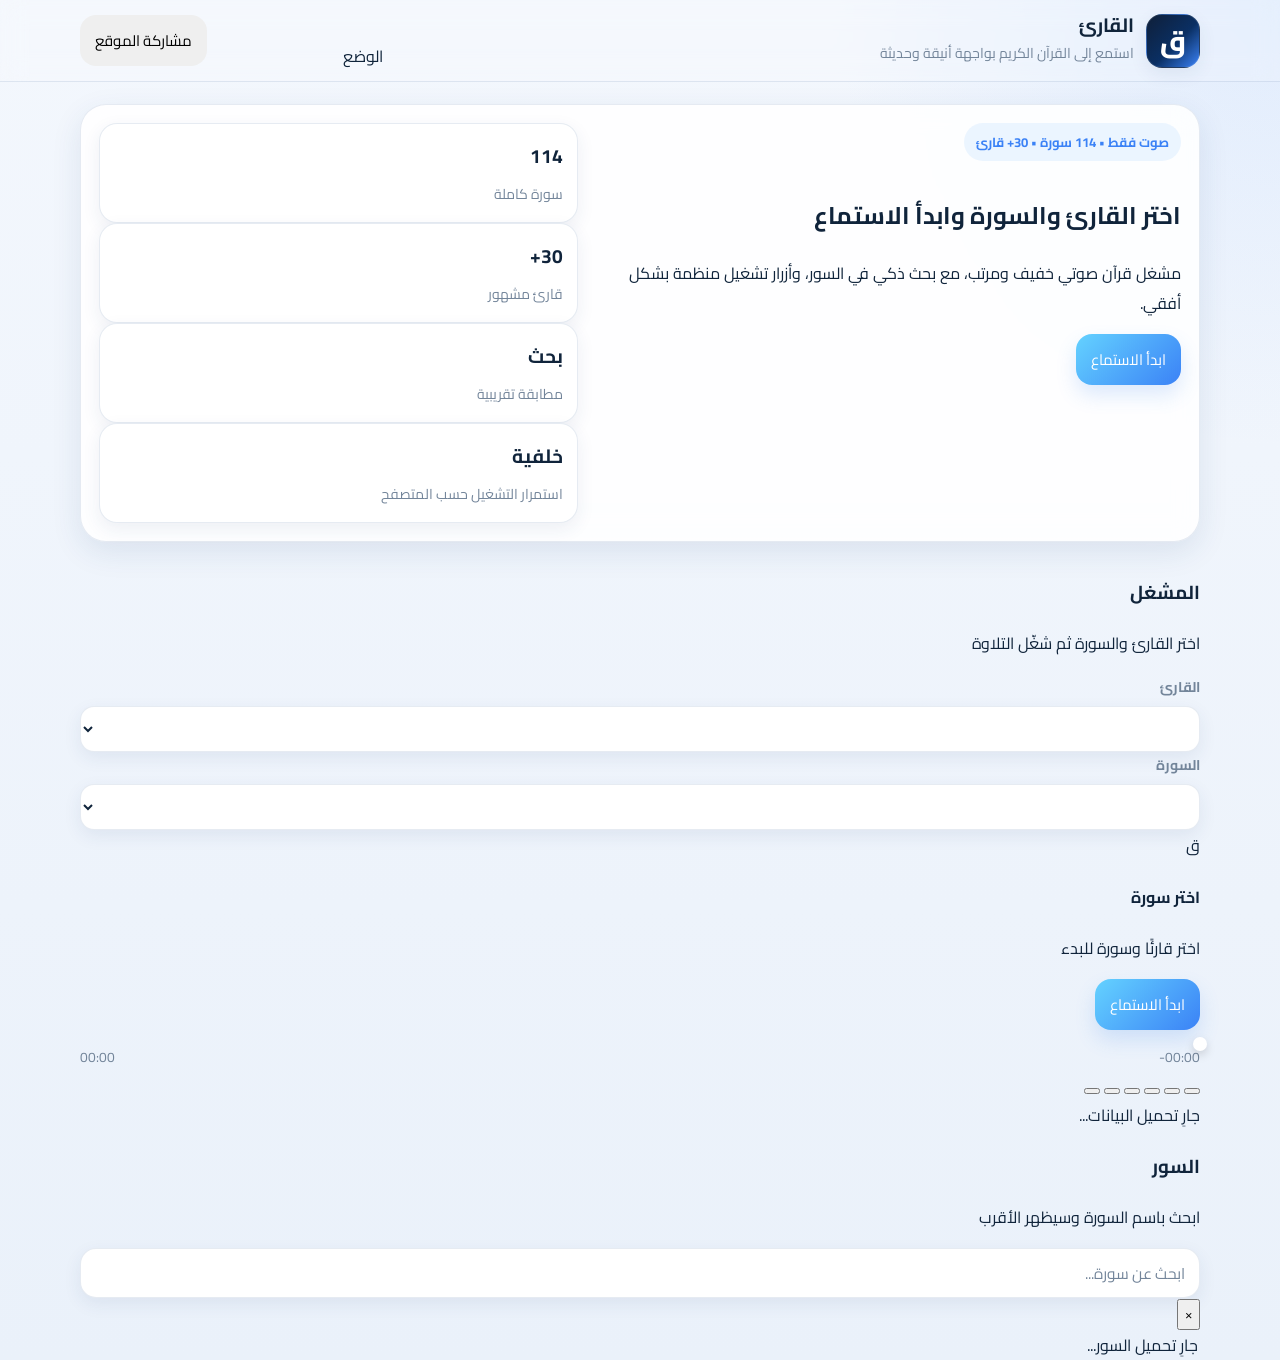
==== commit ce2fe754: "Update index.html" ====
--- a/index.html
+++ b/index.html
@@ -5,25 +5,20 @@
   <meta name="viewport" content="width=device-width, initial-scale=1.0" />
 
   <title>القارئ | استمع إلى القرآن الكريم</title>
-  <meta name="description" content="موقع القارئ للاستماع إلى القرآن الكريم وقراءة السور والبحث في الآيات." />
-  <meta name="theme-color" content="#071427" id="themeColorMeta" />
-
-  <meta property="og:title" content="القارئ | استمع إلى القرآن الكريم" />
-  <meta property="og:description" content="استمع إلى القرآن الكريم مع القراءة والبحث في الآيات." />
-  <meta property="og:image" content="share.jpg" />
-
-  <link rel="icon" type="image/png" href="favicon.png" />
-  <link rel="apple-touch-icon" href="logo.png" />
-  <link rel="stylesheet" href="style.css" />
+  <meta name="description" content="مشغل قرآن صوتي لاختيار السورة والقارئ والاستماع بسهولة." />
+  <meta name="theme-color" content="#edf2f9" id="themeColorMeta" />
+  <meta name="color-scheme" content="light dark" />
 
   <link rel="preconnect" href="https://fonts.googleapis.com">
   <link rel="preconnect" href="https://fonts.gstatic.com" crossorigin>
   <link href="https://fonts.googleapis.com/css2?family=Cairo:wght@400;600;700;800&display=swap" rel="stylesheet">
+
+  <link rel="stylesheet" href="style.css" />
 </head>
 <body>
   <header class="topbar">
     <div class="container topbar-inner">
-      <a href="#" class="brand">
+      <a href="#" class="brand" aria-label="القارئ">
         <div class="brand-logo">ق</div>
         <div class="brand-text">
           <h1>القارئ</h1>
@@ -32,333 +27,216 @@
       </a>
 
       <div class="top-actions">
-        <div class="theme-wrap">
-          <span class="theme-text">الوضع</span>
-
-          <button class="theme-toggle" id="themeToggle" aria-label="تبديل الوضع">
-            <span class="toggle-track">
-              <span class="toggle-day-scene">
-                <span class="day-sun"></span>
-                <span class="day-cloud c1"></span>
-                <span class="day-cloud c2"></span>
-                <span class="day-cloud c3"></span>
-                <span class="day-cloud c4"></span>
-              </span>
-
-              <span class="toggle-night-scene">
-                <span class="night-star s1"></span>
-                <span class="night-star s2"></span>
-                <span class="night-star s3"></span>
-                <span class="night-star s4"></span>
+        <div class="theme-group">
+          <span class="theme-label">الوضع</span>
+
+          <button id="themeToggle" class="theme-toggle" type="button" aria-label="تبديل الوضع">
+            <span class="scene day-scene" aria-hidden="true">
+              <span class="sun"></span>
+
+              <span class="arc arc-1"></span>
+              <span class="arc arc-2"></span>
+              <span class="arc arc-3"></span>
+
+              <span class="cloud cloud-btm c1"></span>
+              <span class="cloud cloud-btm c2"></span>
+              <span class="cloud cloud-btm c3"></span>
+              <span class="cloud cloud-btm c4"></span>
+              <span class="cloud cloud-btm c5"></span>
+              <span class="cloud cloud-btm c6"></span>
+
+              <span class="cloud cloud-right r1"></span>
+              <span class="cloud cloud-right r2"></span>
+              <span class="cloud cloud-right r3"></span>
+              <span class="cloud cloud-right r4"></span>
+            </span>
+
+            <span class="scene night-scene" aria-hidden="true">
+              <span class="star s1"></span>
+              <span class="star s2"></span>
+              <span class="star s3"></span>
+              <span class="star s4"></span>
+              <span class="star s5"></span>
+              <span class="star s6"></span>
+
+              <span class="night-band nb1"></span>
+              <span class="night-band nb2"></span>
+              <span class="night-band nb3"></span>
+
+              <span class="moon">
+                <span class="crater cr1"></span>
+                <span class="crater cr2"></span>
+                <span class="crater cr3"></span>
               </span>
             </span>
-
-            <span class="toggle-thumb">
-              <span class="thumb-sun"></span>
-              <span class="thumb-moon"></span>
-            </span>
           </button>
         </div>
 
-        <button class="btn btn-secondary" id="shareBtn" type="button">مشاركة الموقع</button>
-        <a class="btn btn-primary" href="#listen">ابدأ الاستماع</a>
+        <button class="btn btn-soft" id="shareBtn" type="button">مشاركة الموقع</button>
       </div>
     </div>
   </header>
 
-  <main>
+  <main class="page">
     <section class="hero">
       <div class="container">
         <div class="hero-card">
-          <div class="hero-content">
-            <span class="hero-badge">استماع • قراءة • بحث آيات</span>
-            <h2 class="hero-title">استمع إلى القرآن الكريم واقرأه بسهولة</h2>
-            <p class="hero-desc">
-              اختر القارئ، استمع إلى السور، ابحث في الآيات، واقرأ النص القرآني من داخل الموقع بواجهة مرتبة وسلسة.
+          <div class="hero-copy">
+            <span class="hero-badge">صوت فقط • 114 سورة • 30+ قارئ</span>
+            <h2>اختر القارئ والسورة وابدأ الاستماع</h2>
+            <p>
+              مشغل قرآن صوتي خفيف ومرتب، مع بحث ذكي في السور، وأزرار تشغيل منظمة بشكل أفقي.
             </p>
 
-            <div class="search-row">
-              <div class="search-box">
-                <input type="text" id="mainSearch" placeholder="ابحث عن سورة أو آية..." />
-                <button class="search-icon-btn" id="mainSearchBtn" type="button" aria-label="بحث">
-                  <svg viewBox="0 0 24 24" aria-hidden="true">
-                    <circle cx="11" cy="11" r="7"></circle>
-                    <line x1="16.65" y1="16.65" x2="21" y2="21"></line>
-                  </svg>
-                </button>
-              </div>
-            </div>
-
             <div class="hero-actions">
-              <button class="btn btn-secondary" id="heroShareBtn" type="button">نسخ رابط الموقع</button>
-              <button class="btn btn-secondary" id="openReaderBtn" type="button">قراءة القرآن</button>
-            </div>
-          </div>
-
-          <div class="hero-side">
-            <div class="mini-grid">
-              <div class="mini-box">
-                <strong>114</strong>
-                <span>سورة كاملة</span>
-              </div>
-              <div class="mini-box">
-                <strong>30+</strong>
-                <span>قارئ مشهور</span>
-              </div>
-              <div class="mini-box">
-                <strong>بحث</strong>
-                <span>بحث ذكي في السور والآيات</span>
-              </div>
-              <div class="mini-box">
-                <strong>قراءة</strong>
-                <span>قراءة مع أو بدون استماع</span>
-              </div>
-            </div>
-
-            <div class="notice-box">
-              <h3>تنبيه مهم</h3>
-              <p>
-                الاستماع لك وتحديد الكلمات أو الآيات لا يعني الحكم على صحة أحكام التلاوة، وإنما فقط لتحديد الموضع الذي تقرأه.
-              </p>
+              <a href="#playerSection" class="btn btn-primary">ابدأ الاستماع</a>
+            </div>
+          </div>
+
+          <div class="hero-note">
+            <div class="mini-box">
+              <strong>114</strong>
+              <span>سورة كاملة</span>
+            </div>
+            <div class="mini-box">
+              <strong>30+</strong>
+              <span>قارئ مشهور</span>
+            </div>
+            <div class="mini-box">
+              <strong>بحث</strong>
+              <span>مطابقة تقريبية</span>
+            </div>
+            <div class="mini-box">
+              <strong>خلفية</strong>
+              <span>استمرار التشغيل حسب المتصفح</span>
             </div>
           </div>
         </div>
       </div>
     </section>
 
-    <section class="section" id="listen">
-      <div class="container">
-        <div class="section-head">
-          <h2>المشغل وقائمة السور</h2>
-          <p>اختر القارئ والسورة ثم ابدأ الاستماع</p>
-        </div>
-
-        <div class="main-grid">
-          <div class="card player-card">
-            <div class="player-top-options">
-              <div class="field">
-                <label for="reciterSelect">القارئ</label>
-                <select id="reciterSelect">
-                  <option value="">جارِ تحميل القراء...</option>
-                </select>
-              </div>
-
-              <div class="field">
-                <label for="listenModeSelect">الوضع</label>
-                <select id="listenModeSelect">
-                  <option value="audio">استماع بدون نص</option>
-                  <option value="sync">استماع مع النص</option>
-                  <option value="reader">قراءة القرآن</option>
-                </select>
-              </div>
-            </div>
-
-            <div class="player-head">
-              <div class="avatar">ق</div>
-              <div class="player-head-text">
-                <h3 id="surahTitle">سورة الفاتحة</h3>
-                <p id="surahMeta">اختر قارئًا وسورة للبدء</p>
-              </div>
-            </div>
-
-            <div class="progress-wrap">
-              <div class="progress" id="progressBar">
-                <div class="progress-fill" id="progressFill"></div>
-              </div>
-              <div class="time-row">
-                <span id="currentTime">00:00</span>
-                <span id="durationTime">-00:00</span>
-              </div>
-            </div>
-
-            <div class="controls">
-              <button class="icon-btn" id="repeatBtn" type="button" aria-label="إعادة">
-                <svg viewBox="0 0 24 24" aria-hidden="true">
-                  <polyline points="17 1 21 5 17 9"></polyline>
-                  <path d="M3 11V9a4 4 0 0 1 4-4h14"></path>
-                  <polyline points="7 23 3 19 7 15"></polyline>
-                  <path d="M21 13v2a4 4 0 0 1-4 4H3"></path>
-                </svg>
-              </button>
-
-              <button class="icon-btn" id="prevBtn" type="button" aria-label="السابق">
-                <svg viewBox="0 0 24 24" aria-hidden="true">
-                  <polygon points="19 20 9 12 19 4 19 20"></polygon>
-                  <line x1="5" y1="19" x2="5" y2="5"></line>
-                </svg>
-              </button>
-
-              <button class="icon-btn play" id="playBtn" type="button" aria-label="تشغيل">
-                <svg class="icon-play" viewBox="0 0 24 24" aria-hidden="true">
-                  <polygon points="8 5 19 12 8 19 8 5"></polygon>
-                </svg>
-                <svg class="icon-pause" viewBox="0 0 24 24" aria-hidden="true">
-                  <rect x="6" y="5" width="4" height="14"></rect>
-                  <rect x="14" y="5" width="4" height="14"></rect>
-                </svg>
-              </button>
-
-              <button class="icon-btn" id="nextBtn" type="button" aria-label="التالي">
-                <svg viewBox="0 0 24 24" aria-hidden="true">
-                  <polygon points="5 4 15 12 5 20 5 4"></polygon>
-                  <line x1="19" y1="5" x2="19" y2="19"></line>
-                </svg>
-              </button>
-
-              <button class="icon-btn" id="downloadBtn" type="button" aria-label="تحميل">
-                <svg viewBox="0 0 24 24" aria-hidden="true">
-                  <path d="M12 3v12"></path>
-                  <polyline points="7 10 12 15 17 10"></polyline>
-                  <path d="M5 21h14"></path>
-                </svg>
-              </button>
-
-              <button class="icon-btn" id="muteBtn" type="button" aria-label="كتم الصوت">
-                <svg class="icon-volume" viewBox="0 0 24 24" aria-hidden="true">
-                  <polygon points="11 5 6 9 2 9 2 15 6 15 11 19 11 5"></polygon>
-                  <path d="M15.5 8.5a5 5 0 0 1 0 7"></path>
-                  <path d="M18.5 5.5a9 9 0 0 1 0 13"></path>
-                </svg>
-                <svg class="icon-muted" viewBox="0 0 24 24" aria-hidden="true">
-                  <polygon points="11 5 6 9 2 9 2 15 6 15 11 19 11 5"></polygon>
-                  <line x1="23" y1="9" x2="17" y2="15"></line>
-                  <line x1="17" y1="9" x2="23" y2="15"></line>
-                </svg>
-              </button>
-            </div>
-
-            <div class="tags">
-              <span class="tag">حفص عن عاصم</span>
-              <span class="tag">تلاوة مرتلة</span>
-              <span class="tag">نص قرآني</span>
-            </div>
-
-            <div class="reader-note">
-              <strong>ملاحظة:</strong>
-              الاستماع لك أو تحديد الكلمات لا يعني أن تلاوتك صحيحة من ناحية الأحكام، بل فقط يحدد موضع قراءتك.
-            </div>
-          </div>
-
-          <div class="card surah-card">
-            <div class="suwar-top">
-              <div class="search-box">
-                <input type="text" id="surahSearch" placeholder="ابحث داخل السور..." />
-                <button class="search-icon-btn" id="surahSearchBtn" type="button" aria-label="بحث">
-                  <svg viewBox="0 0 24 24" aria-hidden="true">
-                    <circle cx="11" cy="11" r="7"></circle>
-                    <line x1="16.65" y1="16.65" x2="21" y2="21"></line>
-                  </svg>
-                </button>
-              </div>
-            </div>
-
-            <div class="surah-list" id="surahList">
-              <div class="loading-box">جارِ تحميل السور...</div>
-            </div>
-          </div>
-        </div>
-      </div>
-    </section>
-
-    <section class="section" id="ayahSearchSection">
-      <div class="container">
-        <div class="section-head">
-          <h2>البحث في الآيات</h2>
-          <p>ابحث بجزء من الآية وسيظهر لك الأقرب مع السورة ورقم الآية</p>
-        </div>
-
-        <div class="card">
-          <div class="ayah-search-row">
-            <div class="search-box big">
-              <input type="text" id="ayahSearchInput" placeholder="ابحث عن آية قرآنية..." />
-              <button class="search-icon-btn" id="ayahSearchBtn" type="button" aria-label="بحث">
-                <svg viewBox="0 0 24 24" aria-hidden="true">
-                  <circle cx="11" cy="11" r="7"></circle>
-                  <line x1="16.65" y1="16.65" x2="21" y2="21"></line>
-                </svg>
-              </button>
-            </div>
-          </div>
-
-          <div class="ayah-results" id="ayahResults">
-            <div class="placeholder-box">اكتب جزءًا من آية لبدء البحث</div>
-          </div>
-        </div>
-      </div>
-    </section>
-
-    <section class="section" id="readerSection">
-      <div class="container">
-        <div class="section-head">
-          <h2>قراءة القرآن</h2>
-          <p>اقرأ السورة، واضغط على أي آية لتشغيلها بصوت القارئ المختار</p>
-        </div>
-
-        <div class="card reader-card">
-          <div class="reader-topbar">
+    <section id="playerSection" class="player-section">
+      <div class="container player-grid">
+        <div class="panel player-panel">
+          <div class="panel-head">
+            <h3>المشغل</h3>
+            <p>اختر القارئ والسورة ثم شغّل التلاوة</p>
+          </div>
+
+          <div class="fields-grid">
             <div class="field">
-              <label for="readerSurahSelect">اختر السورة</label>
-              <select id="readerSurahSelect">
-                <option value="">جارِ تحميل السور...</option>
-              </select>
+              <label for="reciterSelect">القارئ</label>
+              <select id="reciterSelect"></select>
             </div>
 
             <div class="field">
-              <label for="readerReciterSelect">قارئ الآيات</label>
-              <select id="readerReciterSelect">
-                <option value="">جارِ تحميل القراء...</option>
-              </select>
-            </div>
-
-            <button class="btn btn-secondary" id="readerLoadBtn" type="button">عرض السورة</button>
-          </div>
-
-          <div class="reader-content" id="readerContent">
-            <div class="placeholder-box">اختر سورة ثم اضغط على "عرض السورة"</div>
-          </div>
-        </div>
-      </div>
-    </section>
-
-    <section class="section" id="liveListenSection">
-      <div class="container">
-        <div class="section-head">
-          <h2>الاستماع للزائر</h2>
-          <p>لتحديد موضع القراءة داخل النص فقط، وليس للحكم على صحة أحكام التلاوة</p>
-        </div>
-
-        <div class="card mic-card">
-          <div class="mic-warning">
-            <strong>تنبيه بارز:</strong>
-            هذه الميزة لا تحدد صحة أحكام التلاوة أو التجويد، وإنما فقط تحاول معرفة الموضع الذي تقرأه داخل الآيات.
-          </div>
-
-          <div class="mic-actions">
-            <button class="btn btn-primary" id="startMicBtn" type="button">ابدأ الاستماع لي</button>
-            <button class="btn btn-secondary" id="stopMicBtn" type="button">إيقاف الاستماع</button>
-          </div>
-
-          <div class="mic-status" id="micStatus">لم يبدأ الاستماع بعد</div>
+              <label for="surahSelect">السورة</label>
+              <select id="surahSelect"></select>
+            </div>
+          </div>
+
+          <div class="now-card">
+            <div class="now-icon">ق</div>
+            <div class="now-text">
+              <h4 id="nowTitle">اختر سورة</h4>
+              <p id="nowMeta">اختر قارئًا وسورة للبدء</p>
+            </div>
+          </div>
+
+          <div class="primary-action">
+            <button id="startListenBtn" class="btn btn-primary btn-big" type="button">ابدأ الاستماع</button>
+          </div>
+
+          <div class="progress-wrap">
+            <div id="progressBar" class="progress-bar" aria-label="شريط التقدم">
+              <div id="progressFill" class="progress-fill"></div>
+            </div>
+
+            <div class="time-row">
+              <span id="currentTime">00:00</span>
+              <span id="durationTime">-00:00</span>
+            </div>
+          </div>
+
+          <div class="controls-strip" aria-label="أزرار التحكم">
+            <button id="prevBtn" class="control-btn" type="button" aria-label="السابق">
+              <svg viewBox="0 0 24 24" aria-hidden="true">
+                <polygon points="19 20 9 12 19 4 19 20"></polygon>
+                <line x1="5" y1="19" x2="5" y2="5"></line>
+              </svg>
+            </button>
+
+            <button id="playPauseBtn" class="control-btn play-btn is-paused" type="button" aria-label="تشغيل أو إيقاف">
+              <svg class="icon-play" viewBox="0 0 24 24" aria-hidden="true">
+                <polygon points="8 5 19 12 8 19 8 5"></polygon>
+              </svg>
+              <svg class="icon-pause" viewBox="0 0 24 24" aria-hidden="true">
+                <rect x="6" y="5" width="4" height="14"></rect>
+                <rect x="14" y="5" width="4" height="14"></rect>
+              </svg>
+            </button>
+
+            <button id="nextBtn" class="control-btn" type="button" aria-label="التالي">
+              <svg viewBox="0 0 24 24" aria-hidden="true">
+                <polygon points="5 4 15 12 5 20 5 4"></polygon>
+                <line x1="19" y1="5" x2="19" y2="19"></line>
+              </svg>
+            </button>
+
+            <button id="repeatBtn" class="control-btn" type="button" aria-label="إعادة">
+              <svg viewBox="0 0 24 24" aria-hidden="true">
+                <polyline points="17 1 21 5 17 9"></polyline>
+                <path d="M3 11V9a4 4 0 0 1 4-4h14"></path>
+                <polyline points="7 23 3 19 7 15"></polyline>
+                <path d="M21 13v2a4 4 0 0 1-4 4H3"></path>
+              </svg>
+            </button>
+
+            <button id="muteBtn" class="control-btn" type="button" aria-label="كتم الصوت">
+              <svg class="vol-on" viewBox="0 0 24 24" aria-hidden="true">
+                <polygon points="11 5 6 9 2 9 2 15 6 15 11 19 11 5"></polygon>
+                <path d="M15.5 8.5a5 5 0 0 1 0 7"></path>
+                <path d="M18.5 5.5a9 9 0 0 1 0 13"></path>
+              </svg>
+              <svg class="vol-off" viewBox="0 0 24 24" aria-hidden="true">
+                <polygon points="11 5 6 9 2 9 2 15 6 15 11 19 11 5"></polygon>
+                <line x1="23" y1="9" x2="17" y2="15"></line>
+                <line x1="17" y1="9" x2="23" y2="15"></line>
+              </svg>
+            </button>
+
+            <button id="downloadBtn" class="control-btn" type="button" aria-label="تحميل">
+              <svg viewBox="0 0 24 24" aria-hidden="true">
+                <path d="M12 3v12"></path>
+                <polyline points="7 11 12 16 17 11"></polyline>
+                <path d="M5 21h14"></path>
+              </svg>
+            </button>
+          </div>
+
+          <div id="statusBox" class="status-box">جارِ تحميل البيانات...</div>
+        </div>
+
+        <div class="panel list-panel">
+          <div class="panel-head">
+            <h3>السور</h3>
+            <p>ابحث باسم السورة وسيظهر الأقرب</p>
+          </div>
+
+          <div class="search-box">
+            <input id="surahSearchInput" type="text" placeholder="ابحث عن سورة..." />
+            <button id="clearSearchBtn" class="clear-btn" type="button" aria-label="مسح البحث">×</button>
+          </div>
+
+          <div id="surahList" class="surah-list">
+            <div class="list-loading">جارِ تحميل السور...</div>
+          </div>
         </div>
       </div>
     </section>
   </main>
 
-  <footer>
-    <div class="container">
-      <div class="footer-card">
-        <div>© 2026 القارئ - جميع الحقوق محفوظة</div>
-        <div class="footer-links">
-          <a href="#readerSection">قراءة القرآن</a>
-          <a href="#ayahSearchSection">البحث في الآيات</a>
-          <a href="#listen">الاستماع</a>
-        </div>
-      </div>
-    </div>
-  </footer>
-
-  <audio id="audioPlayer" preload="metadata"></audio>
-  <audio id="ayahAudioPlayer" preload="metadata"></audio>
+  <audio id="audioPlayer" preload="metadata" playsinline></audio>
 
   <script src="app.js"></script>
 </body>
--- a/style.css
+++ b/style.css
@@ -0,0 +1,1203 @@
+:root{
+  --bg:#f3f7fd;
+  --bg2:#eaf1fa;
+  --surface:rgba(255,255,255,.88);
+  --surface-2:#ffffff;
+  --text:#10243b;
+  --muted:#73859a;
+  --primary:#3b82f6;
+  --primary2:#64d2ff;
+  --border:rgba(54,95,146,.12);
+  --shadow:0 10px 30px rgba(33,69,120,.10);
+  --shadow-soft:0 6px 18px rgba(33,69,120,.08);
+  --chip:rgba(78,168,255,.10);
+  --danger-bg:#fff4f1;
+  --danger-border:#ffd6cf;
+  --danger-text:#a64a3b;
+  --success-bg:#effcf5;
+  --success-border:#c9f0d8;
+  --success-text:#17724a;
+}
+
+body.dark{
+  --bg:#03101e;
+  --bg2:#071427;
+  --surface:rgba(7,18,35,.78);
+  --surface-2:#061325;
+  --text:#eef5ff;
+  --muted:#92a6bc;
+  --primary:#5ccdf7;
+  --primary2:#4f99ff;
+  --border:rgba(151,194,255,.10);
+  --shadow:0 14px 34px rgba(0,0,0,.33);
+  --shadow-soft:0 8px 22px rgba(0,0,0,.24);
+  --chip:rgba(92,205,247,.10);
+  --danger-bg:rgba(155,55,40,.12);
+  --danger-border:rgba(255,132,102,.18);
+  --danger-text:#ffb6a5;
+  --success-bg:rgba(31,110,74,.14);
+  --success-border:rgba(88,214,141,.14);
+  --success-text:#96f1ba;
+}
+
+*{
+  box-sizing:border-box;
+}
+
+html{
+  scroll-behavior:smooth;
+}
+
+body{
+  margin:0;
+  font-family:"Cairo",sans-serif;
+  color:var(--text);
+  background:
+    radial-gradient(circle at top right, rgba(99,160,255,.12), transparent 24%),
+    linear-gradient(180deg,var(--bg),var(--bg2));
+  transition:background .35s ease,color .35s ease;
+}
+
+button,
+input,
+select,
+textarea{
+  font-family:inherit;
+}
+
+a{
+  color:inherit;
+  text-decoration:none;
+}
+
+svg{
+  display:block;
+}
+
+.container{
+  width:min(1120px,calc(100% - 20px));
+  margin:auto;
+}
+
+/* Topbar */
+.topbar{
+  position:sticky;
+  top:0;
+  z-index:50;
+  backdrop-filter:blur(12px);
+  background:rgba(255,255,255,.16);
+  border-bottom:1px solid var(--border);
+}
+
+body.dark .topbar{
+  background:rgba(3,10,20,.32);
+}
+
+.topbar-inner{
+  min-height:76px;
+  display:flex;
+  align-items:center;
+  justify-content:space-between;
+  gap:14px;
+  padding:10px 0;
+}
+
+.brand{
+  display:flex;
+  align-items:center;
+  gap:12px;
+  min-width:0;
+}
+
+.brand-logo{
+  width:54px;
+  height:54px;
+  border-radius:16px;
+  background:linear-gradient(135deg,#0f1f39,#0a2f63 55%,#3b82f6 100%);
+  color:#fff;
+  display:grid;
+  place-items:center;
+  font-size:28px;
+  font-weight:800;
+  box-shadow:var(--shadow-soft);
+  border:1px solid rgba(255,255,255,.10);
+  flex-shrink:0;
+}
+
+.brand-text h1{
+  margin:0;
+  font-size:1.2rem;
+  line-height:1.1;
+}
+
+.brand-text p{
+  margin:4px 0 0;
+  color:var(--muted);
+  font-size:.88rem;
+  white-space:nowrap;
+  overflow:hidden;
+  text-overflow:ellipsis;
+}
+
+.top-actions{
+  display:flex;
+  align-items:center;
+  gap:10px;
+  flex-wrap:wrap;
+}
+
+/* Buttons */
+.btn{
+  border:none;
+  cursor:pointer;
+  transition:.22s ease;
+  border-radius:16px;
+  padding:11px 15px;
+  font-size:.94rem;
+}
+
+.btn:hover{
+  transform:translateY(-2px);
+}
+
+.btn-primary{
+  color:#fff;
+  background:linear-gradient(135deg,var(--primary2),var(--primary));
+  box-shadow:0 10px 20px rgba(67,140,240,.18);
+}
+
+.btn-secondary{
+  color:var(--text);
+  background:var(--surface);
+  border:1px solid var(--border);
+  box-shadow:var(--shadow-soft);
+}
+
+/* Theme switch */
+.theme-wrap{
+  display:flex;
+  align-items:center;
+  gap:8px;
+}
+
+.theme-text{
+  color:var(--muted);
+  font-size:.88rem;
+  font-weight:700;
+}
+
+.theme-toggle{
+  position:relative;
+  width:122px;
+  height:52px;
+  border:none;
+  background:none;
+  padding:0;
+  cursor:pointer;
+  flex-shrink:0;
+}
+
+.theme-toggle:focus-visible{
+  outline:3px solid rgba(91,190,247,.25);
+  outline-offset:4px;
+  border-radius:999px;
+}
+
+.toggle-track{
+  position:absolute;
+  inset:0;
+  border-radius:999px;
+  overflow:hidden;
+  box-shadow:
+    inset 0 1px 3px rgba(255,255,255,.35),
+    inset 0 -2px 6px rgba(0,0,0,.08),
+    0 8px 18px rgba(0,0,0,.12);
+  background:linear-gradient(180deg,#7ec7fb 0%, #45abf5 60%, #2f97f3 100%);
+  transition:background .45s ease;
+}
+
+body.dark .toggle-track{
+  background:linear-gradient(180deg,#08213d 0%, #07172c 100%);
+}
+
+.toggle-day-scene{
+  position:absolute;
+  inset:0;
+  opacity:1;
+  transition:opacity .35s ease;
+}
+
+body.dark .toggle-day-scene{
+  opacity:0;
+}
+
+.day-sun{
+  position:absolute;
+  width:42px;
+  height:42px;
+  border-radius:50%;
+  left:18px;
+  top:5px;
+  background:#ffd800;
+  box-shadow:
+    0 0 10px rgba(255,216,0,.35),
+    0 0 18px rgba(255,216,0,.22);
+}
+
+.day-cloud{
+  position:absolute;
+  bottom:10px;
+  background:#f4f8ff;
+  border-radius:50%;
+  box-shadow:0 1px 2px rgba(255,255,255,.35);
+}
+
+.day-cloud.c1{
+  width:18px;
+  height:18px;
+  left:59px;
+}
+
+.day-cloud.c2{
+  width:20px;
+  height:20px;
+  left:72px;
+}
+
+.day-cloud.c3{
+  width:18px;
+  height:18px;
+  left:87px;
+}
+
+.day-cloud.c4{
+  width:16px;
+  height:16px;
+  left:101px;
+}
+
+.toggle-night-scene{
+  position:absolute;
+  inset:0;
+  opacity:0;
+  transition:opacity .35s ease;
+}
+
+body.dark .toggle-night-scene{
+  opacity:1;
+}
+
+.night-star{
+  position:absolute;
+  width:4px;
+  height:4px;
+  border-radius:50%;
+  background:#ffffff;
+  box-shadow:0 0 8px rgba(255,255,255,.55);
+  opacity:.9;
+}
+
+.night-star.s1{ left:56px; top:14px; }
+.night-star.s2{ left:74px; top:28px; }
+.night-star.s3{ left:90px; top:16px; }
+.night-star.s4{ left:102px; top:25px; }
+
+.toggle-thumb{
+  position:absolute;
+  top:4px;
+  right:4px;
+  width:44px;
+  height:44px;
+  border-radius:50%;
+  background:linear-gradient(180deg,#fffdf2 0%, #f3efdb 100%);
+  box-shadow:
+    0 4px 10px rgba(0,0,0,.18),
+    inset 0 2px 3px rgba(255,255,255,.7),
+    inset 0 -4px 8px rgba(0,0,0,.05);
+  transition:
+    transform .48s cubic-bezier(.2,.8,.2,1),
+    background .35s ease;
+  overflow:hidden;
+}
+
+body.dark .toggle-thumb{
+  transform:translateX(-70px);
+  background:linear-gradient(180deg,#eef3ff 0%, #d7e0ef 100%);
+}
+
+.thumb-sun,
+.thumb-moon{
+  position:absolute;
+  inset:0;
+  display:grid;
+  place-items:center;
+  transition:.35s ease;
+}
+
+.thumb-sun::before{
+  content:"";
+  width:30px;
+  height:30px;
+  border-radius:50%;
+  background:#ffd800;
+  box-shadow:0 0 8px rgba(255,216,0,.30);
+}
+
+.thumb-moon{
+  opacity:0;
+  transform:scale(.72);
+}
+
+.thumb-moon::before{
+  content:"";
+  width:30px;
+  height:30px;
+  border-radius:50%;
+  background:#eef3ff;
+}
+
+.thumb-moon::after{
+  content:"";
+  position:absolute;
+  width:8px;
+  height:8px;
+  border-radius:50%;
+  background:#b8c5d9;
+  top:10px;
+  left:22px;
+  box-shadow:
+    -10px 10px 0 4px #b8c5d9,
+    9px 17px 0 1px #b8c5d9;
+}
+
+body.dark .thumb-sun{
+  opacity:0;
+  transform:scale(.72);
+}
+
+body.dark .thumb-moon{
+  opacity:1;
+  transform:scale(1);
+}
+
+/* Hero */
+.hero{
+  padding:22px 0 14px;
+}
+
+.hero-card{
+  background:var(--surface);
+  border:1px solid var(--border);
+  box-shadow:var(--shadow);
+  border-radius:26px;
+  padding:18px;
+  display:grid;
+  grid-template-columns:1.1fr .9fr;
+  gap:18px;
+  backdrop-filter:blur(12px);
+}
+
+.hero-content{
+  min-width:0;
+}
+
+.hero-badge{
+  display:inline-block;
+  padding:7px 12px;
+  border-radius:999px;
+  background:var(--chip);
+  color:var(--primary);
+  font-size:.82rem;
+  font-weight:700;
+  margin-bottom:12px;
+}
+
+.hero-title{
+  margin:0;
+  font-size:clamp(1.5rem,2.6vw,2.4rem);
+  line-height:1.3;
+}
+
+.hero-desc{
+  margin:10px 0 16px;
+  color:var(--muted);
+  line-height:1.85;
+  font-size:.96rem;
+}
+
+.hero-actions{
+  display:flex;
+  gap:10px;
+  flex-wrap:wrap;
+  margin-top:14px;
+}
+
+.hero-side{
+  display:flex;
+  flex-direction:column;
+  justify-content:space-between;
+  gap:14px;
+}
+
+.mini-grid{
+  display:grid;
+  grid-template-columns:repeat(2,1fr);
+  gap:10px;
+}
+
+.mini-box{
+  background:var(--surface-2);
+  border:1px solid var(--border);
+  border-radius:18px;
+  padding:14px;
+  box-shadow:var(--shadow-soft);
+}
+
+.mini-box strong{
+  display:block;
+  font-size:1.2rem;
+  margin-bottom:4px;
+}
+
+.mini-box span{
+  color:var(--muted);
+  font-size:.88rem;
+}
+
+.notice-box{
+  background:var(--danger-bg);
+  border:1px solid var(--danger-border);
+  border-radius:18px;
+  padding:14px;
+}
+
+.notice-box h3{
+  margin:0 0 6px;
+  color:var(--danger-text);
+  font-size:1rem;
+}
+
+.notice-box p{
+  margin:0;
+  color:var(--danger-text);
+  font-size:.9rem;
+  line-height:1.8;
+}
+
+/* Generic sections */
+.section{
+  padding:8px 0 0;
+}
+
+.section-head{
+  text-align:center;
+  margin-bottom:12px;
+}
+
+.section-head h2{
+  margin:0;
+  font-size:clamp(1.6rem,3vw,2.4rem);
+}
+
+.section-head p{
+  margin:8px 0 0;
+  color:var(--muted);
+  font-size:.96rem;
+}
+
+.card{
+  background:var(--surface);
+  border:1px solid var(--border);
+  border-radius:26px;
+  box-shadow:var(--shadow);
+  backdrop-filter:blur(10px);
+  padding:16px;
+}
+
+.main-grid{
+  display:grid;
+  grid-template-columns:.92fr 1.08fr;
+  gap:16px;
+  align-items:start;
+}
+
+/* Search */
+.search-row,
+.ayah-search-row{
+  display:flex;
+  gap:10px;
+  flex-wrap:wrap;
+  align-items:center;
+}
+
+.search-box{
+  position:relative;
+  flex:1 1 320px;
+}
+
+.search-box.big{
+  flex-basis:100%;
+}
+
+.search-box input{
+  width:100%;
+  height:50px;
+  border-radius:16px;
+  border:1px solid var(--border);
+  background:var(--surface-2);
+  color:var(--text);
+  outline:none;
+  padding:0 14px 0 48px;
+  font-size:.96rem;
+  box-shadow:var(--shadow-soft);
+}
+
+.search-box input::placeholder{
+  color:var(--muted);
+}
+
+.search-icon-btn{
+  position:absolute;
+  left:10px;
+  top:50%;
+  transform:translateY(-50%);
+  width:32px;
+  height:32px;
+  border:none;
+  border-radius:12px;
+  cursor:pointer;
+  background:transparent;
+  color:var(--muted);
+  display:grid;
+  place-items:center;
+}
+
+.search-icon-btn svg{
+  width:20px;
+  height:20px;
+  stroke:currentColor;
+  fill:none;
+  stroke-width:2;
+  stroke-linecap:round;
+  stroke-linejoin:round;
+}
+
+/* Player */
+.player-top-options{
+  display:grid;
+  grid-template-columns:1fr 1fr;
+  gap:12px;
+  margin-bottom:14px;
+}
+
+.field{
+  display:flex;
+  flex-direction:column;
+  gap:6px;
+}
+
+.field label{
+  font-size:.88rem;
+  color:var(--muted);
+  font-weight:700;
+}
+
+.field select{
+  width:100%;
+  height:46px;
+  border-radius:14px;
+  border:1px solid var(--border);
+  background:var(--surface-2);
+  color:var(--text);
+  outline:none;
+  padding:0 12px;
+  box-shadow:var(--shadow-soft);
+}
+
+.player-head{
+  display:flex;
+  align-items:center;
+  gap:12px;
+  padding:12px;
+  background:var(--surface-2);
+  border:1px solid var(--border);
+  border-radius:22px;
+  box-shadow:var(--shadow-soft);
+}
+
+.avatar{
+  width:68px;
+  height:68px;
+  border-radius:20px;
+  background:linear-gradient(135deg,var(--primary2),var(--primary));
+  color:#fff;
+  display:grid;
+  place-items:center;
+  font-size:1.85rem;
+  font-weight:800;
+  flex-shrink:0;
+}
+
+.player-head-text{
+  min-width:0;
+  flex:1;
+}
+
+.player-head-text h3{
+  margin:0;
+  font-size:1.05rem;
+  color:var(--text);
+}
+
+.player-head-text p{
+  margin:4px 0 0;
+  color:var(--muted);
+  font-size:.9rem;
+  line-height:1.8;
+}
+
+.progress-wrap{
+  margin-top:14px;
+}
+
+.progress{
+  height:10px;
+  border-radius:999px;
+  background:rgba(137,159,191,.18);
+  overflow:hidden;
+  position:relative;
+  cursor:pointer;
+}
+
+.progress-fill{
+  width:0%;
+  height:100%;
+  border-radius:999px;
+  background:linear-gradient(90deg,var(--primary),var(--primary2));
+  transition:width .12s linear;
+  position:relative;
+}
+
+.progress-fill::after{
+  content:"";
+  position:absolute;
+  left:100%;
+  top:50%;
+  transform:translate(-50%,-50%);
+  width:14px;
+  height:14px;
+  border-radius:50%;
+  background:#fff;
+  box-shadow:0 4px 10px rgba(0,0,0,.15);
+}
+
+.time-row{
+  display:flex;
+  justify-content:space-between;
+  direction:ltr;
+  margin-top:8px;
+  color:var(--muted);
+  font-size:.86rem;
+}
+
+.controls{
+  display:grid;
+  grid-template-columns:repeat(3,1fr);
+  gap:10px;
+  margin-top:14px;
+}
+
+.icon-btn{
+  height:58px;
+  border-radius:18px;
+  border:1px solid var(--border);
+  background:var(--surface-2);
+  color:var(--text);
+  cursor:pointer;
+  box-shadow:var(--shadow-soft);
+  transition:.2s ease;
+  display:grid;
+  place-items:center;
+  padding:0;
+}
+
+.icon-btn:hover{
+  transform:translateY(-2px);
+}
+
+.icon-btn.play{
+  background:linear-gradient(135deg,var(--primary),var(--primary2));
+  color:#fff;
+}
+
+.icon-btn svg{
+  width:24px;
+  height:24px;
+  stroke:currentColor;
+  fill:none;
+  stroke-width:2;
+  stroke-linecap:round;
+  stroke-linejoin:round;
+}
+
+.icon-btn.play .icon-play,
+.icon-btn.play .icon-pause{
+  width:28px;
+  height:28px;
+  fill:currentColor;
+  stroke:none;
+}
+
+.icon-btn.is-paused .icon-pause{
+  display:none;
+}
+
+.icon-btn:not(.is-paused) .icon-play{
+  display:none;
+}
+
+#muteBtn .icon-muted{
+  display:none;
+}
+
+#muteBtn.is-muted .icon-volume{
+  display:none;
+}
+
+#muteBtn.is-muted .icon-muted{
+  display:block;
+}
+
+.tags{
+  display:flex;
+  gap:8px;
+  flex-wrap:wrap;
+  margin-top:14px;
+}
+
+.tag{
+  padding:8px 12px;
+  border-radius:999px;
+  background:var(--chip);
+  border:1px solid var(--border);
+  color:var(--primary);
+  font-size:.84rem;
+}
+
+.reader-note{
+  margin-top:14px;
+  background:var(--danger-bg);
+  border:1px solid var(--danger-border);
+  color:var(--danger-text);
+  border-radius:16px;
+  padding:12px 14px;
+  line-height:1.8;
+  font-size:.9rem;
+}
+
+/* Surah list */
+.suwar-top{
+  display:flex;
+  align-items:center;
+  gap:10px;
+  margin-bottom:12px;
+  flex-wrap:wrap;
+}
+
+.surah-list{
+  display:grid;
+  gap:9px;
+  max-height:690px;
+  overflow:auto;
+  padding-right:2px;
+}
+
+.surah-item{
+  display:grid;
+  grid-template-columns:52px 1fr auto;
+  gap:12px;
+  align-items:center;
+  padding:12px;
+  border-radius:18px;
+  background:var(--surface-2);
+  border:1px solid var(--border);
+  box-shadow:var(--shadow-soft);
+  cursor:pointer;
+  transition:.2s ease;
+}
+
+.surah-item:hover{
+  transform:translateY(-2px);
+}
+
+.surah-item.active{
+  outline:2px solid rgba(79,153,255,.25);
+}
+
+.surah-no{
+  width:52px;
+  height:52px;
+  border-radius:16px;
+  background:linear-gradient(135deg,rgba(79,153,255,.18),rgba(92,205,247,.16));
+  color:var(--primary);
+  display:grid;
+  place-items:center;
+  font-weight:800;
+  font-size:.96rem;
+  border:1px solid var(--border);
+}
+
+.surah-meta h3{
+  margin:0 0 2px;
+  font-size:.98rem;
+  color:var(--text);
+}
+
+.surah-meta p{
+  margin:0;
+  color:var(--muted);
+  font-size:.86rem;
+}
+
+.surah-type{
+  color:var(--muted);
+  font-size:.84rem;
+  white-space:nowrap;
+}
+
+/* Ayah search */
+.ayah-results{
+  margin-top:14px;
+  display:grid;
+  gap:12px;
+}
+
+.ayah-result{
+  background:var(--surface-2);
+  border:1px solid var(--border);
+  border-radius:18px;
+  padding:14px;
+  box-shadow:var(--shadow-soft);
+}
+
+.ayah-result-top{
+  display:flex;
+  justify-content:space-between;
+  gap:10px;
+  flex-wrap:wrap;
+  margin-bottom:8px;
+}
+
+.ayah-result-title{
+  font-weight:800;
+  color:var(--text);
+}
+
+.ayah-result-meta{
+  color:var(--muted);
+  font-size:.88rem;
+}
+
+.ayah-result-text{
+  line-height:2.2;
+  font-size:1.08rem;
+  color:var(--text);
+}
+
+.highlight{
+  background:rgba(255,230,109,.45);
+  border-radius:8px;
+  padding:0 4px;
+}
+
+body.dark .highlight{
+  background:rgba(255,221,87,.22);
+}
+
+/* Reader */
+.reader-topbar{
+  display:grid;
+  grid-template-columns:1fr 1fr auto;
+  gap:12px;
+  align-items:end;
+  margin-bottom:14px;
+}
+
+.reader-content{
+  background:var(--surface-2);
+  border:1px solid var(--border);
+  border-radius:20px;
+  padding:18px;
+  min-height:180px;
+  box-shadow:var(--shadow-soft);
+}
+
+.reader-header{
+  margin-bottom:14px;
+  text-align:center;
+}
+
+.reader-header h3{
+  margin:0;
+  font-size:1.3rem;
+}
+
+.reader-header p{
+  margin:6px 0 0;
+  color:var(--muted);
+}
+
+.reader-ayahs{
+  display:grid;
+  gap:10px;
+}
+
+.reader-ayah{
+  line-height:2.2;
+  font-size:1.08rem;
+  padding:12px;
+  border-radius:16px;
+  background:rgba(79,153,255,.05);
+  border:1px solid transparent;
+  cursor:pointer;
+  transition:.18s ease;
+}
+
+.reader-ayah:hover{
+  border-color:var(--border);
+}
+
+.reader-ayah.active{
+  border-color:rgba(79,153,255,.3);
+  background:rgba(79,153,255,.10);
+}
+
+.ayah-number{
+  display:inline-flex;
+  align-items:center;
+  justify-content:center;
+  min-width:34px;
+  height:34px;
+  padding:0 8px;
+  border-radius:999px;
+  background:var(--chip);
+  color:var(--primary);
+  font-size:.82rem;
+  font-weight:800;
+  margin-right:8px;
+}
+
+/* Mic */
+.mic-warning{
+  background:var(--danger-bg);
+  border:1px solid var(--danger-border);
+  color:var(--danger-text);
+  border-radius:18px;
+  padding:14px;
+  line-height:1.9;
+  margin-bottom:14px;
+}
+
+.mic-actions{
+  display:flex;
+  gap:10px;
+  flex-wrap:wrap;
+}
+
+.mic-status{
+  margin-top:14px;
+  background:var(--surface-2);
+  border:1px solid var(--border);
+  border-radius:16px;
+  padding:12px 14px;
+  color:var(--muted);
+  box-shadow:var(--shadow-soft);
+}
+
+.mic-status.listening{
+  background:var(--success-bg);
+  border-color:var(--success-border);
+  color:var(--success-text);
+}
+
+/* Helpers */
+.loading-box,
+.placeholder-box{
+  background:var(--surface-2);
+  border:1px dashed var(--border);
+  border-radius:18px;
+  padding:20px;
+  text-align:center;
+  color:var(--muted);
+}
+
+.error-box{
+  background:var(--danger-bg);
+  border:1px solid var(--danger-border);
+  color:var(--danger-text);
+  border-radius:18px;
+  padding:16px;
+}
+
+.success-box{
+  background:var(--success-bg);
+  border:1px solid var(--success-border);
+  color:var(--success-text);
+  border-radius:18px;
+  padding:16px;
+}
+
+.empty-state{
+  text-align:center;
+  color:var(--muted);
+  padding:16px;
+}
+
+/* Footer */
+footer{
+  padding:18px 0 30px;
+}
+
+.footer-card{
+  background:var(--surface);
+  border:1px solid var(--border);
+  border-radius:22px;
+  box-shadow:var(--shadow);
+  padding:14px 16px;
+  display:flex;
+  justify-content:space-between;
+  align-items:center;
+  gap:12px;
+  flex-wrap:wrap;
+}
+
+.footer-links{
+  display:flex;
+  gap:8px;
+  flex-wrap:wrap;
+}
+
+.footer-links a{
+  padding:8px 12px;
+  border-radius:12px;
+  background:var(--surface-2);
+  border:1px solid var(--border);
+  color:var(--text);
+  font-size:.88rem;
+}
+
+/* Responsive */
+@media (max-width:980px){
+  .hero-card,
+  .main-grid{
+    grid-template-columns:1fr;
+  }
+
+  .reader-topbar{
+    grid-template-columns:1fr;
+    align-items:stretch;
+  }
+}
+
+@media (max-width:760px){
+  .topbar-inner{
+    flex-direction:column;
+    align-items:stretch;
+  }
+
+  .top-actions{
+    justify-content:space-between;
+  }
+
+  .mini-grid{
+    grid-template-columns:1fr 1fr;
+  }
+
+  .player-top-options{
+    grid-template-columns:1fr;
+  }
+}
+
+@media (max-width:560px){
+  .container{
+    width:min(100% - 14px,1120px);
+  }
+
+  .hero-card,
+  .card{
+    padding:13px;
+    border-radius:22px;
+  }
+
+  .brand-logo{
+    width:48px;
+    height:48px;
+    font-size:24px;
+  }
+
+  .brand-text h1{
+    font-size:1.08rem;
+  }
+
+  .brand-text p{
+    font-size:.8rem;
+  }
+
+  .btn{
+    padding:10px 13px;
+    font-size:.9rem;
+  }
+
+  .theme-toggle{
+    width:116px;
+    height:50px;
+  }
+
+  .toggle-thumb{
+    width:42px;
+    height:42px;
+  }
+
+  body.dark .toggle-thumb{
+    transform:translateX(-66px);
+  }
+
+  .day-sun{
+    width:40px;
+    height:40px;
+    left:16px;
+    top:5px;
+  }
+
+  .thumb-sun::before,
+  .thumb-moon::before{
+    width:28px;
+    height:28px;
+  }
+
+  .player-head{
+    padding:10px;
+  }
+
+  .avatar{
+    width:60px;
+    height:60px;
+    font-size:1.65rem;
+  }
+
+  .controls{
+    grid-template-columns:repeat(3,1fr);
+  }
+
+  .icon-btn{
+    height:54px;
+  }
+
+  .surah-item{
+    grid-template-columns:48px 1fr;
+  }
+
+  .surah-type{
+    grid-column:1 / -1;
+  }
+  }
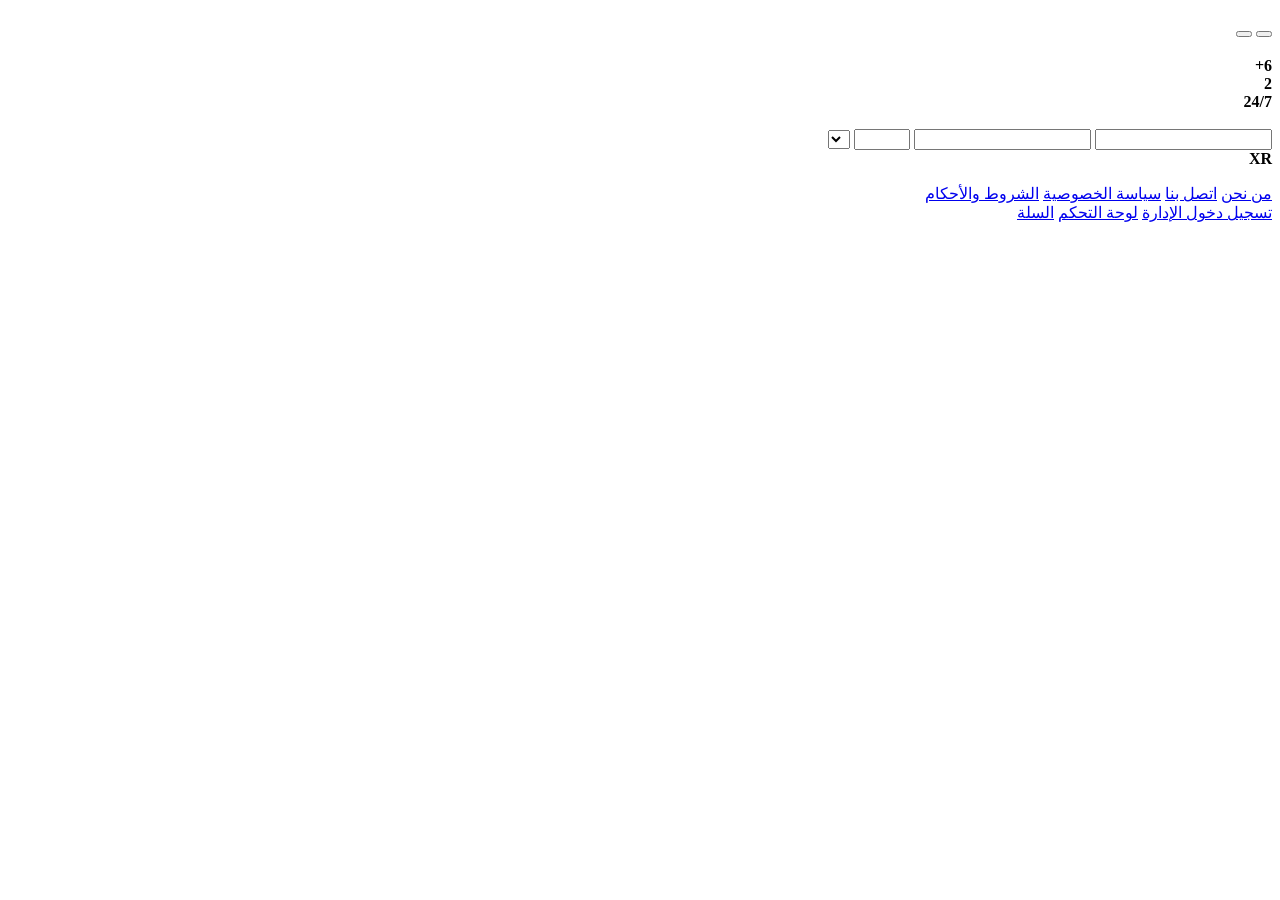
==== commit 510f7908: "Add files via upload" ====
--- a/index.html
+++ b/index.html
@@ -1,243 +1,83 @@
 <!DOCTYPE html>
 <html lang="ar" dir="rtl">
 <head>
-  <meta charset="UTF-8" />
-  <meta name="viewport" content="width=device-width, initial-scale=1.0" />
-
-  <title>القارئ | استمع إلى القرآن الكريم</title>
-  <meta name="description" content="مشغل قرآن صوتي لاختيار السورة والقارئ والاستماع بسهولة." />
-  <meta name="theme-color" content="#edf2f9" id="themeColorMeta" />
-  <meta name="color-scheme" content="light dark" />
-
-  <link rel="preconnect" href="https://fonts.googleapis.com">
-  <link rel="preconnect" href="https://fonts.gstatic.com" crossorigin>
-  <link href="https://fonts.googleapis.com/css2?family=Cairo:wght@400;600;700;800&display=swap" rel="stylesheet">
-
-  <link rel="stylesheet" href="style.css" />
+  <meta charset="UTF-8">
+  <meta name="viewport" content="width=device-width, initial-scale=1.0">
+  <title>XR Store</title>
+  <meta name="description" content="متجر XR المتنوع لبيع الإكسسوارات والأجهزة البسيطة مثل مبردات الهاتف والكفرات والسماعات والشواحن.">
+  <meta name="keywords" content="XR, متجر, اكسسوارات, مبرد هاتف, كفر هاتف, سماعات, شواحن">
+  <link rel="stylesheet" href="css/style.css">
 </head>
 <body>
-  <header class="topbar">
-    <div class="container topbar-inner">
-      <a href="#" class="brand" aria-label="القارئ">
-        <div class="brand-logo">ق</div>
-        <div class="brand-text">
-          <h1>القارئ</h1>
-          <p>استمع إلى القرآن الكريم بواجهة أنيقة وحديثة</p>
+  <header class="topbar" id="siteHeader"></header>
+  <main class="container">
+    <section class="hero">
+      <div class="hero-grid">
+        <div class="card hero-main">
+          <div class="badge" id="heroBadge"></div>
+          <h2 id="heroTitle"></h2>
+          <p id="heroText"></p>
+          <div class="row">
+            <button class="btn btn-primary" id="shopBtn"></button>
+            <button class="btn" id="latestBtn"></button>
+          </div>
         </div>
-      </a>
-
-      <div class="top-actions">
-        <div class="theme-group">
-          <span class="theme-label">الوضع</span>
-
-          <button id="themeToggle" class="theme-toggle" type="button" aria-label="تبديل الوضع">
-            <span class="scene day-scene" aria-hidden="true">
-              <span class="sun"></span>
-
-              <span class="arc arc-1"></span>
-              <span class="arc arc-2"></span>
-              <span class="arc arc-3"></span>
-
-              <span class="cloud cloud-btm c1"></span>
-              <span class="cloud cloud-btm c2"></span>
-              <span class="cloud cloud-btm c3"></span>
-              <span class="cloud cloud-btm c4"></span>
-              <span class="cloud cloud-btm c5"></span>
-              <span class="cloud cloud-btm c6"></span>
-
-              <span class="cloud cloud-right r1"></span>
-              <span class="cloud cloud-right r2"></span>
-              <span class="cloud cloud-right r3"></span>
-              <span class="cloud cloud-right r4"></span>
-            </span>
-
-            <span class="scene night-scene" aria-hidden="true">
-              <span class="star s1"></span>
-              <span class="star s2"></span>
-              <span class="star s3"></span>
-              <span class="star s4"></span>
-              <span class="star s5"></span>
-              <span class="star s6"></span>
-
-              <span class="night-band nb1"></span>
-              <span class="night-band nb2"></span>
-              <span class="night-band nb3"></span>
-
-              <span class="moon">
-                <span class="crater cr1"></span>
-                <span class="crater cr2"></span>
-                <span class="crater cr3"></span>
-              </span>
-            </span>
-          </button>
-        </div>
-
-        <button class="btn btn-soft" id="shareBtn" type="button">مشاركة الموقع</button>
-      </div>
-    </div>
-  </header>
-
-  <main class="page">
-    <section class="hero">
-      <div class="container">
-        <div class="hero-card">
-          <div class="hero-copy">
-            <span class="hero-badge">صوت فقط • 114 سورة • 30+ قارئ</span>
-            <h2>اختر القارئ والسورة وابدأ الاستماع</h2>
-            <p>
-              مشغل قرآن صوتي خفيف ومرتب، مع بحث ذكي في السور، وأزرار تشغيل منظمة بشكل أفقي.
-            </p>
-
-            <div class="hero-actions">
-              <a href="#playerSection" class="btn btn-primary">ابدأ الاستماع</a>
+        <div class="hero-side">
+          <div class="card p24">
+            <h3 id="bestTitle" class="m0"></h3>
+            <p id="bestText" class="muted mt12"></p>
+            <div class="stats">
+              <div class="stat"><strong>6+</strong><span id="ft1"></span></div>
+              <div class="stat"><strong>2</strong><span id="ft2"></span></div>
+              <div class="stat"><strong>24/7</strong><span id="ft3"></span></div>
             </div>
           </div>
-
-          <div class="hero-note">
-            <div class="mini-box">
-              <strong>114</strong>
-              <span>سورة كاملة</span>
-            </div>
-            <div class="mini-box">
-              <strong>30+</strong>
-              <span>قارئ مشهور</span>
-            </div>
-            <div class="mini-box">
-              <strong>بحث</strong>
-              <span>مطابقة تقريبية</span>
-            </div>
-            <div class="mini-box">
-              <strong>خلفية</strong>
-              <span>استمرار التشغيل حسب المتصفح</span>
-            </div>
+          <div class="card p24 notice">
+            <strong id="seoTitle"></strong>
+            <p id="seoText" class="muted mt8"></p>
           </div>
         </div>
       </div>
     </section>
 
-    <section id="playerSection" class="player-section">
-      <div class="container player-grid">
-        <div class="panel player-panel">
-          <div class="panel-head">
-            <h3>المشغل</h3>
-            <p>اختر القارئ والسورة ثم شغّل التلاوة</p>
-          </div>
-
-          <div class="fields-grid">
-            <div class="field">
-              <label for="reciterSelect">القارئ</label>
-              <select id="reciterSelect"></select>
-            </div>
-
-            <div class="field">
-              <label for="surahSelect">السورة</label>
-              <select id="surahSelect"></select>
-            </div>
-          </div>
-
-          <div class="now-card">
-            <div class="now-icon">ق</div>
-            <div class="now-text">
-              <h4 id="nowTitle">اختر سورة</h4>
-              <p id="nowMeta">اختر قارئًا وسورة للبدء</p>
-            </div>
-          </div>
-
-          <div class="primary-action">
-            <button id="startListenBtn" class="btn btn-primary btn-big" type="button">ابدأ الاستماع</button>
-          </div>
-
-          <div class="progress-wrap">
-            <div id="progressBar" class="progress-bar" aria-label="شريط التقدم">
-              <div id="progressFill" class="progress-fill"></div>
-            </div>
-
-            <div class="time-row">
-              <span id="currentTime">00:00</span>
-              <span id="durationTime">-00:00</span>
-            </div>
-          </div>
-
-          <div class="controls-strip" aria-label="أزرار التحكم">
-            <button id="prevBtn" class="control-btn" type="button" aria-label="السابق">
-              <svg viewBox="0 0 24 24" aria-hidden="true">
-                <polygon points="19 20 9 12 19 4 19 20"></polygon>
-                <line x1="5" y1="19" x2="5" y2="5"></line>
-              </svg>
-            </button>
-
-            <button id="playPauseBtn" class="control-btn play-btn is-paused" type="button" aria-label="تشغيل أو إيقاف">
-              <svg class="icon-play" viewBox="0 0 24 24" aria-hidden="true">
-                <polygon points="8 5 19 12 8 19 8 5"></polygon>
-              </svg>
-              <svg class="icon-pause" viewBox="0 0 24 24" aria-hidden="true">
-                <rect x="6" y="5" width="4" height="14"></rect>
-                <rect x="14" y="5" width="4" height="14"></rect>
-              </svg>
-            </button>
-
-            <button id="nextBtn" class="control-btn" type="button" aria-label="التالي">
-              <svg viewBox="0 0 24 24" aria-hidden="true">
-                <polygon points="5 4 15 12 5 20 5 4"></polygon>
-                <line x1="19" y1="5" x2="19" y2="19"></line>
-              </svg>
-            </button>
-
-            <button id="repeatBtn" class="control-btn" type="button" aria-label="إعادة">
-              <svg viewBox="0 0 24 24" aria-hidden="true">
-                <polyline points="17 1 21 5 17 9"></polyline>
-                <path d="M3 11V9a4 4 0 0 1 4-4h14"></path>
-                <polyline points="7 23 3 19 7 15"></polyline>
-                <path d="M21 13v2a4 4 0 0 1-4 4H3"></path>
-              </svg>
-            </button>
-
-            <button id="muteBtn" class="control-btn" type="button" aria-label="كتم الصوت">
-              <svg class="vol-on" viewBox="0 0 24 24" aria-hidden="true">
-                <polygon points="11 5 6 9 2 9 2 15 6 15 11 19 11 5"></polygon>
-                <path d="M15.5 8.5a5 5 0 0 1 0 7"></path>
-                <path d="M18.5 5.5a9 9 0 0 1 0 13"></path>
-              </svg>
-              <svg class="vol-off" viewBox="0 0 24 24" aria-hidden="true">
-                <polygon points="11 5 6 9 2 9 2 15 6 15 11 19 11 5"></polygon>
-                <line x1="23" y1="9" x2="17" y2="15"></line>
-                <line x1="17" y1="9" x2="23" y2="15"></line>
-              </svg>
-            </button>
-
-            <button id="downloadBtn" class="control-btn" type="button" aria-label="تحميل">
-              <svg viewBox="0 0 24 24" aria-hidden="true">
-                <path d="M12 3v12"></path>
-                <polyline points="7 11 12 16 17 11"></polyline>
-                <path d="M5 21h14"></path>
-              </svg>
-            </button>
-          </div>
-
-          <div id="statusBox" class="status-box">جارِ تحميل البيانات...</div>
-        </div>
-
-        <div class="panel list-panel">
-          <div class="panel-head">
-            <h3>السور</h3>
-            <p>ابحث باسم السورة وسيظهر الأقرب</p>
-          </div>
-
-          <div class="search-box">
-            <input id="surahSearchInput" type="text" placeholder="ابحث عن سورة..." />
-            <button id="clearSearchBtn" class="clear-btn" type="button" aria-label="مسح البحث">×</button>
-          </div>
-
-          <div id="surahList" class="surah-list">
-            <div class="list-loading">جارِ تحميل السور...</div>
-          </div>
+    <section id="productsSection">
+      <div class="section-head">
+        <div>
+          <h3 id="secTitle"></h3>
+          <p class="muted m0" id="secSub"></p>
         </div>
       </div>
+      <div class="toolbar">
+        <input class="field" id="searchInput" type="text">
+        <input class="field" id="minPrice" type="number" min="0">
+        <input class="field" id="minRating" type="number" min="0" max="5" step="0.1">
+        <select class="field" id="sortBy"></select>
+      </div>
+      <div class="categories" id="categories"></div>
+      <div class="products" id="products"></div>
     </section>
   </main>
-
-  <audio id="audioPlayer" preload="metadata" playsinline></audio>
-
-  <script src="app.js"></script>
+  <footer class="footer">
+    <div class="container footer-grid">
+      <div>
+        <strong>XR</strong>
+        <p class="mt8" id="footerText"></p>
+      </div>
+      <div class="list">
+        <a href="about.html">من نحن</a>
+        <a href="contact.html">اتصل بنا</a>
+        <a href="privacy.html">سياسة الخصوصية</a>
+        <a href="terms.html">الشروط والأحكام</a>
+      </div>
+      <div class="list">
+        <a href="login.html">تسجيل دخول الإدارة</a>
+        <a href="admin.html">لوحة التحكم</a>
+        <a href="cart.html">السلة</a>
+      </div>
+    </div>
+  </footer>
+  <script src="js/data.js"></script>
+  <script src="js/main.js"></script>
+  <script src="js/index.js"></script>
 </body>
 </html>
